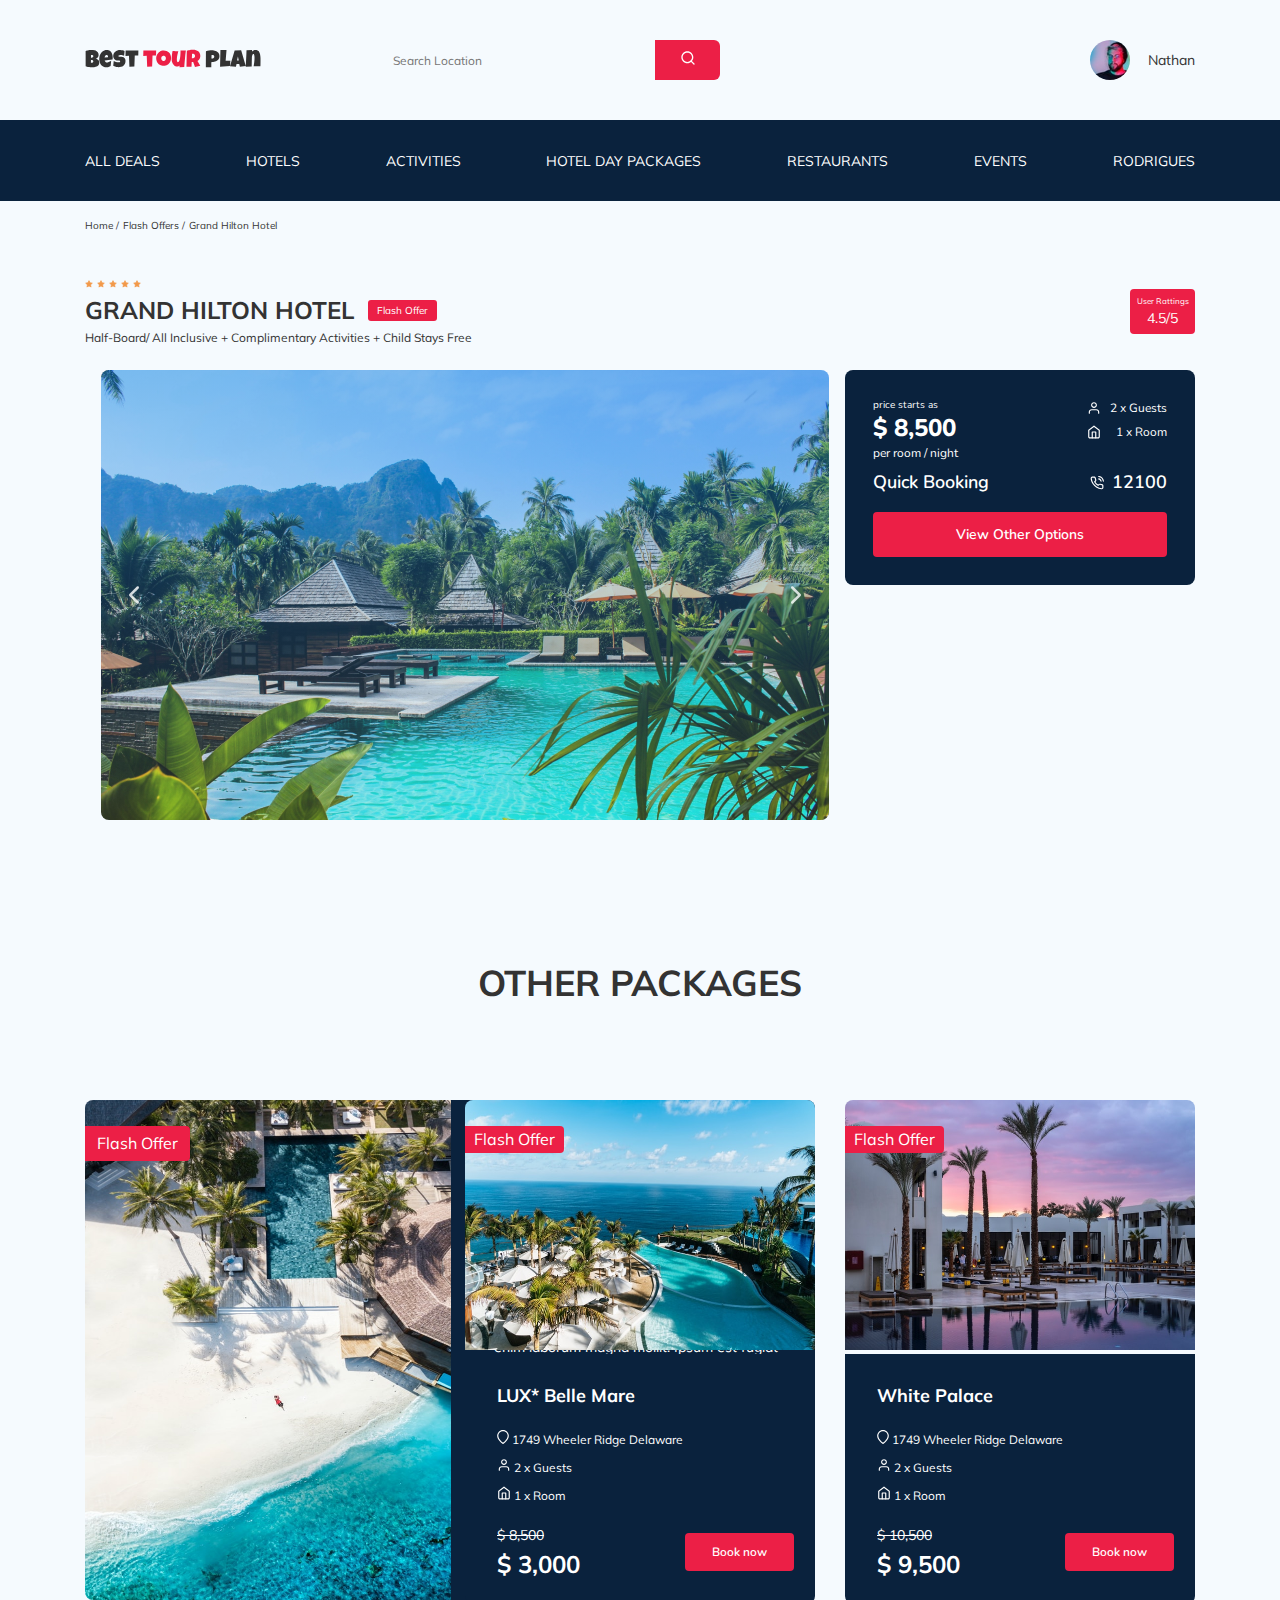
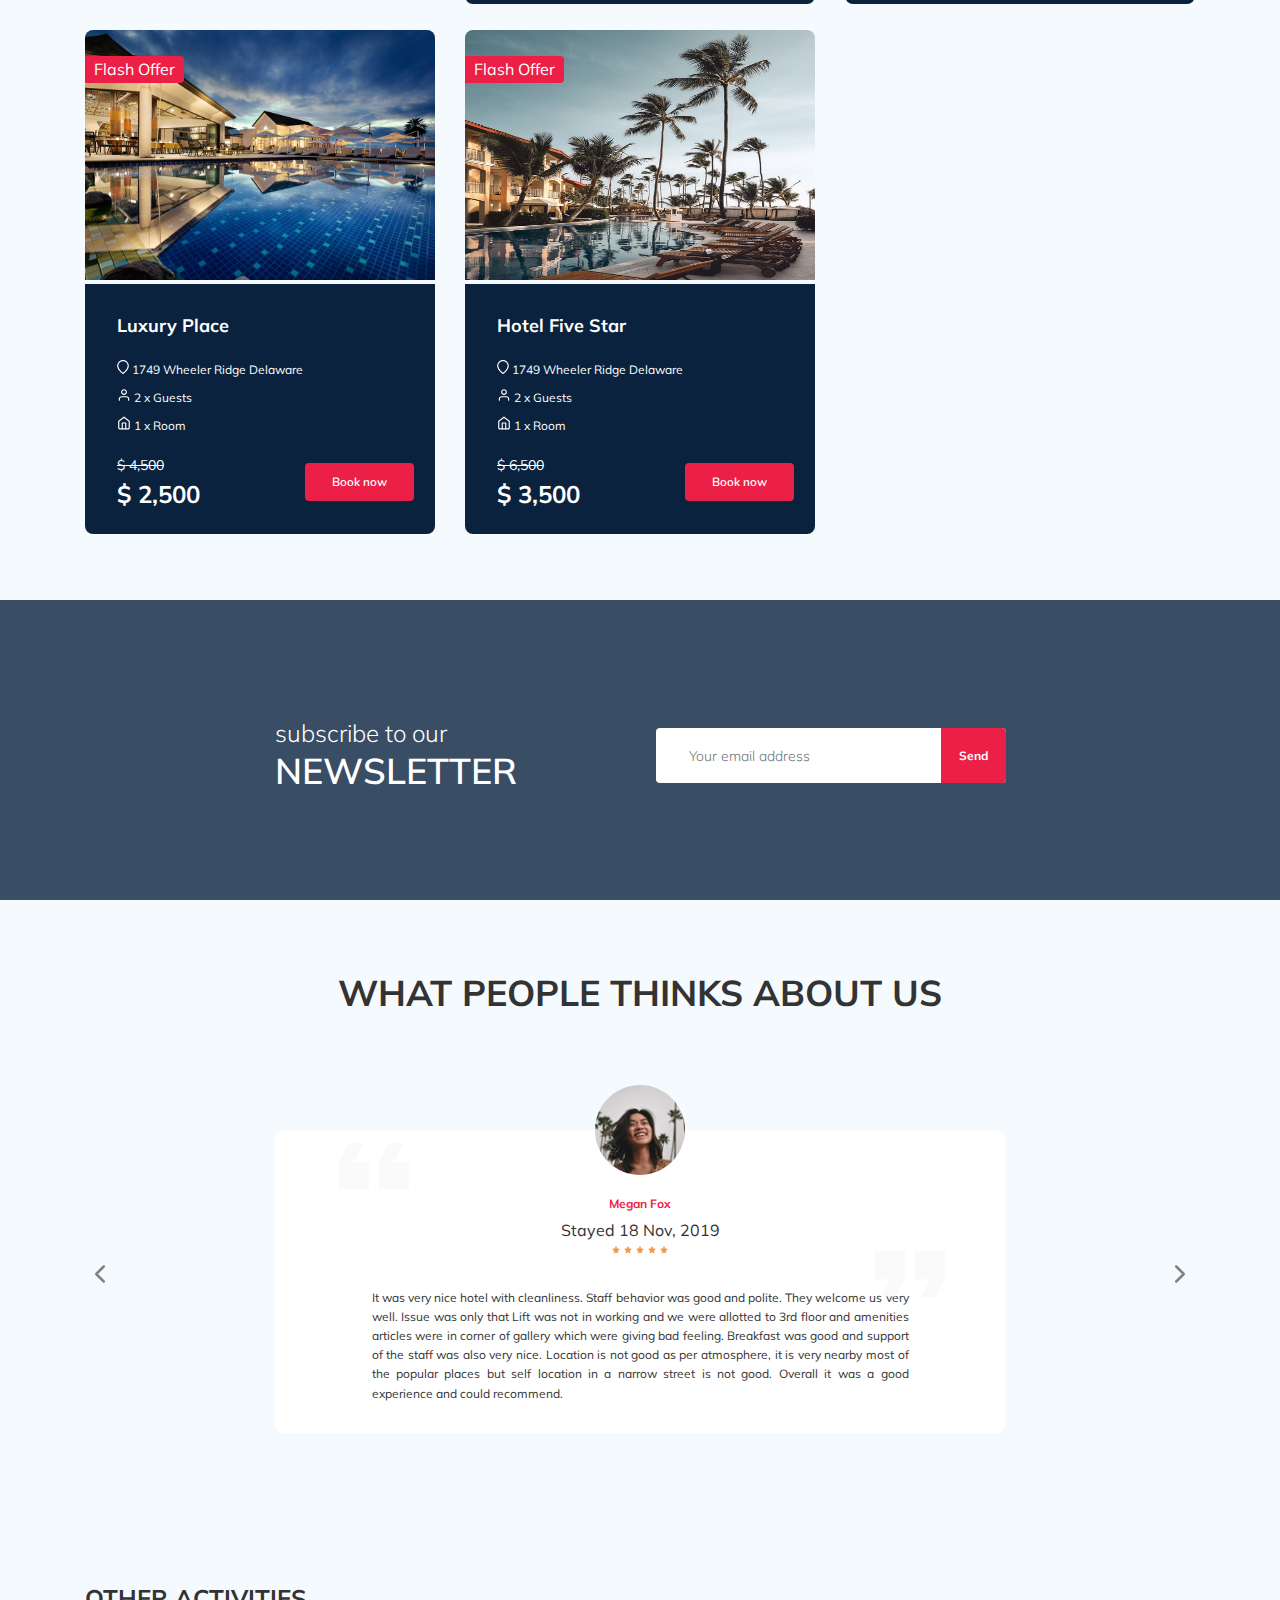
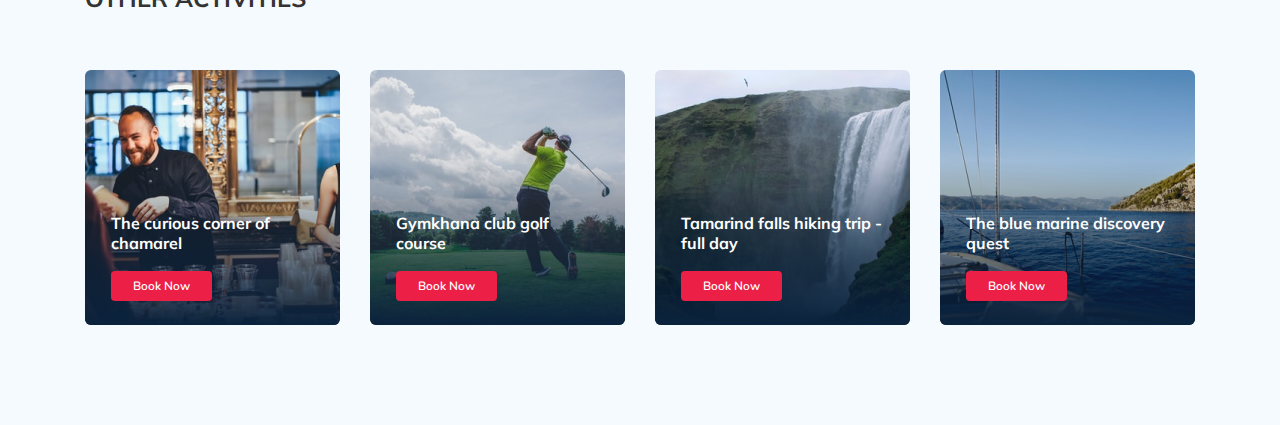
==== index.html @ 48b9b865 "create: added flash offer to other hotels" ====
<!DOCTYPE html>
<html lang="en">
  <head>
    <meta charset="UTF-8" />
    <meta name="viewport" content="width=device-width, initial-scale=1.0" />
    <title>Best Tour Plan</title>
    <link
      href="https://fonts.googleapis.com/css2?family=Muli:wght@400;700&family=Nunito:wght@400;600;700;800&display=swap"
      rel="stylesheet"
    />
    <link rel="stylesheet" href="css/swiper-bundle.min.css" />
    <link rel="stylesheet" href="css/style.css" />
    <script src="https://api-maps.yandex.ru/2.1/?apikey=cb21ffaf-9428-452b-a5a5-c0f0226021e9&lang=en_US"></script>

    <script src="https://ajax.googleapis.com/ajax/libs/jquery/1.11.0/jquery.min.js"></script>
  </head>
  <body>
    <header>
      <div class="container">
        <div class="navbar-top">
          <a href="#" class="logo">
            <img
              src="img/horizontal-logo.svg"
              alt="logo: Best Your Plan"
              class="logo__image"
            />
          </a>
          <form action="#" class="search navbar-top__search">
            <input
              type="text"
              class="search__input"
              placeholder="Search Location"
            />
            <button class="search__button">
              <img src="img/search.svg" alt="search-icon" />
            </button>
          </form>
          <a href="#" class="user navbar-top__user">
            <img
              src="img/avatar-img.jpg"
              alt="user: Nathan"
              class="user__avatar"
            />
            <span class="user__name">Nathan</span>
          </a>
          <!-- /.user -->
          <button class="menu-button navbar-top__menu-button">
            <span class="menu-button__line"></span>
            <span class="menu-button__line"></span>
            <span class="menu-button__line"></span>
          </button>
        </div>
        <!-- /.navbar-top -->
      </div>
      <!-- /.container -->
      <div class="navbar-bottom">
        <div class="container">
          <nav class="navbar-menu">
            <li class="navbar-menu__item">
              <a href="#" class="navbar-menu__link">All Deals</a>
            </li>
            <li class="navbar-menu__item">
              <a href="#" class="navbar-menu__link">Hotels</a>
            </li>
            <li class="navbar-menu__item">
              <a href="#" class="navbar-menu__link">Activities</a>
            </li>
            <li class="navbar-menu__item">
              <a href="#" class="navbar-menu__link">Hotel Day Packages</a>
            </li>
            <li class="navbar-menu__item">
              <a href="#" class="navbar-menu__link">Restaurants</a>
            </li>
            <li class="navbar-menu__item">
              <a href="#" class="navbar-menu__link">Events</a>
            </li>
            <li class="navbar-menu__item">
              <a href="#" class="navbar-menu__link">Rodrigues</a>
            </li>
          </nav>
          <!-- /.navbar-menu -->
        </div>
        <!-- /.container -->
      </div>
    </header>
    <nav class="breadcrumb">
      <div class="container">
        <ul class="breadcrumb-list">
          <li class="breadcrumb-list__item">
            <a href="#" class="breadcrumb-list__link">Home</a>
          </li>
          <li class="breadcrumb-list__item">
            <a href="#" class="breadcrumb-list__link">Flash Offers</a>
          </li>
          <li class="breadcrumb-list__item">
            Grand Hilton Hotel
          </li>
        </ul>
      </div>
      <!-- /.container -->
      <!-- /.breadcrumb-list -->
    </nav>
    <!-- /.breadcrumb -->
    <section class="hotel">
      <div class="container">
        <div class="hotel-info">
          <div class="hotel-info__text">
            <div class="hotel-wrapper">
              <div class="stars">
                <img src="img/Star.svg" alt="star" />
                <img src="img/Star.svg" alt="star" />
                <img src="img/Star.svg" alt="star" />
                <img src="img/Star.svg" alt="star" />
                <img src="img/Star.svg" alt="star" />
              </div>
              <h1 class="hotel-name hotel-info__name">GRAND HILTON HOTEL</h1>
              <span class="offer hotel-info__offer">Flash Offer</span>
            </div>
            <!-- /.hotel-wrapper -->
            <p class="hotel-description hotel-info__description">
              Half-Board/ All Inclusive + Complimentary Activities + Child Stays
              Free
            </p>
          </div>
          <!-- /.hotel-info__text -->
          <div class="rating hotel-info__rating">
            <span class="rating__text">User Rattings</span>
            <span class="rating__counter">4.5/5</span>
          </div>
          <!-- /.hotel-info__rating -->
        </div>
        <!-- /.hotel-info -->
        <div class="hotel-grid">
          <div class="swiper-container hotel-slider hotel__slider">
            <!-- Additional required wrapper -->
            <div class="swiper-wrapper">
              <!-- Slides -->
              <div class="swiper-slide hotel-slider__item">
                <img
                  class="hotel-slider__image"
                  src="img/slide-1.jpg"
                  alt="slider"
                />
              </div>
              <div class="swiper-slide hotel-slider__item">
                <img
                  class="hotel-slider__image"
                  src="img/slide-2.jpg"
                  alt="slider"
                />
              </div>
              <div class="swiper-slide hotel-slider__item">
                <img
                  class="hotel-slider__image"
                  src="img/slide-3.jpg"
                  alt="slider"
                />
              </div>
              <div class="swiper-slide hotel-slider__item">
                <img
                  class="hotel-slider__image"
                  src="img/slide-4.jpg"
                  alt="slider"
                />
              </div>
              <div class="swiper-slide hotel-slider__item">
                <img
                  class="hotel-slider__image"
                  src="img/slide-5.jpg"
                  alt="slider"
                />
              </div>
            </div>
            <!-- If we need navigation buttons -->
            <button
              class="hotel-slider__button hotel-slider__button--prev"
            ></button>
            <button
              class="hotel-slider__button hotel-slider__button--next"
            ></button>
          </div>
          <!-- /.swiper-container hotel-slider-->

          <div class="hotel-price-map">
            <div class="booking">
              <div class="booking__info">
                <div class="booking__price">
                  <span class="booking__start">price starts as</span>
                  <strong class="booking__pricetag">$ 8,500</strong>
                  <span class="booking__per-room">per room / night</span>
                </div>
                <!-- /.booking__price -->
                <div class="booking__room">
                  <div class="booking__text">
                    <img
                      src="img/user.svg"
                      alt="icon: user"
                      class="booking__icon"
                    />
                    <span class="booking__description">2 x Guests</span>
                  </div>
                  <!-- /.booking__-room__text-1 -->
                  <div class="booking__text">
                    <img
                      src="img/home.svg"
                      alt="icon: home"
                      class="booking___icon"
                    />
                    <span class="booking__description">1 x Room</span>
                  </div>
                  <!-- /.booking__text-2 -->
                </div>
                <!-- /.booking__room -->
              </div>
              <!-- /.booking__info -->
              <div class="booking__call-center">
                <div class="booking__heading">Quick Booking</div>
                <a class="booking__number" href="tel:12100">
                  <img src="img/phone-call.svg" alt="icon: phone-call" />
                  <span class="booking__num">12100</span>
                </a>
              </div>
              <!-- /.booking__call-center -->
              <button class="button booking__button">View Other Options</button>
              <!-- /.button booking__button -->
            </div>
            <!-- /.booking -->
            <div class="yandex-map">
              <div id="map" style="width: 100%; height: 100%;"></div>
            </div>
            <!-- /.map -->
          </div>
          <!-- /.hotel-price-map -->
        </div>
        <!-- /.hotel-grid -->
      </div>

      <!-- /.container -->
    </section>

    <section class="other-hotels">
      <div class="container">
        <h2 class="other-hotels__title">Other Packages</h2>
        <!-- /.other-hotels__title -->
        <div class="cards other-hotels__cards">
          <div class="other-hotels__card other-hotels__card--1">
            <img
              src="img/other-hotels/other-hotels-1.jpg"
              alt="foto: hotels-1"
              class="other-hotels__image other-hotels__image--1"
            />
            <button class="other-hotels__offer other-hotels__offer--1">
              Flash Offer
            </button>
            <!-- /.other-hotels__offer -->
            <div class="other-hotels__booking other-hotels__booking--1">
              <div class="other-hotels__ratings">
                <img src="img/Star.svg" alt="foto: star" />
                <img src="img/Star.svg" alt="foto: star" />
                <img src="img/Star.svg" alt="foto: star" />
                <img src="img/Star.svg" alt="foto: star" />
                <img src="img/Star.svg" alt="foto: star" />
              </div>
              <!-- /.other-hotels__ratings -->
              <h3 class="other-hotels__name">Hotel Blue Haven</h3>
              <p class="other-hotels__description">
                Aute quis duis excepteur excepteur ipsum cat eiusmod consectetur
                enim laborum magna llit. Ipsum est fugiat velit ea llamco do
                esse ut in veniam sun in onsequat. Aute quis duis epteur
                excepteur ipsum occaecat eiusmod nsectetur enim laborum magna
                mollit. Ipsum est fugiat velit ea ullamco do
              </p>
              <!-- /.other-hotels__description -->
              <div class="booking-info">
                <div class="booking__geolocation">
                  <img src="img/geolocation.svg" alt="foto: geolocation" />
                  <span class="geolocation">1749 Wheeler Ridge Delaware</span>
                </div>
                <!-- /.booking__geolocation -->
                <div class="booking__guests">
                  <img src="img/user.svg" alt="foto: guest" />
                  <span class="guests">2 x Guests</span>
                </div>
                <!-- /.booking__guests -->
                <div class="booking__room">
                  <img src="img/home.svg" alt="foto: home" />
                  <span class="room">1 x Room</span>
                </div>
                <!-- /.booking__room -->
              </div>
              <!-- /.booking-info -->
              <div class="pay-book">
                <div class="price other-hotels__price">
                  <span class="old-price">$ 10,500</span>
                  <strong class="new-price">$ 8,500</strong>
                </div>
                <!-- /.price other-hotels__price -->
                <button class="button other-hotels__button">Book now</button>
              </div>
              <!-- /.pay-book -->
            </div>
            <!-- /.booking -->
          </div>
          <!-- /.card-1 -->
          <div class="other-hotels__card other-hotels__card--2">
            <img
              src="img/other-hotels/other-hotels-2.jpg"
              alt="foto: hotels-2"
              class="other-hotels__image other-hotels__image--2"
            />
            <button class="other-hotels__offer">Flash Offer</button>
            <!-- /.other-hotels__offer -->
            <div class="other-hotels__booking">
              <h3 class="other-hotels__name">LUX* Belle Mare</h3>
              <div class="booking-info">
                <div class="booking__geolocation">
                  <img src="img/geolocation.svg" alt="foto: geolocation" />
                  <span class="geolocation">1749 Wheeler Ridge Delaware</span>
                </div>
                <!-- /.booking__geolocation -->
                <div class="booking__guests">
                  <img src="img/user.svg" alt="foto: guest" />
                  <span class="guests">2 x Guests</span>
                </div>
                <!-- /.booking__guests -->
                <div class="booking__room">
                  <img src="img/home.svg" alt="foto: home" />
                  <span class="room">1 x Room</span>
                </div>
                <!-- /.booking__room -->
              </div>
              <!-- /.booking-info -->
              <div class="pay-book">
                <div class="price other-hotels__price">
                  <span class="old-price">$ 8,500</span>
                  <strong class="new-price">$ 3,000</strong>
                </div>
                <!-- /.price other-hotels__price -->
                <button class="button other-hotels__button">Book now</button>
              </div>
              <!-- /.pay-book -->
            </div>
            <!-- /.booking -->
          </div>
          <!-- /.card-2 -->
          <div class="other-hotels__card other-hotels__card--3">
            <img
              src="img/other-hotels/other-hotels-3.jpg"
              alt="foto: hotels-3"
              class="other-hotels__image other-hotels__image--3"
            />
            <button class="other-hotels__offer">Flash Offer</button>
            <!-- /.other-hotels__offer -->
            <div class="other-hotels__booking">
              <h3 class="other-hotels__name">White Palace</h3>
              <div class="booking-info">
                <div class="booking__geolocation">
                  <img src="img/geolocation.svg" alt="foto: geolocation" />
                  <span class="geolocation">1749 Wheeler Ridge Delaware</span>
                </div>
                <!-- /.booking__geolocation -->
                <div class="booking__guests">
                  <img src="img/user.svg" alt="foto: guest" />
                  <span class="guests">2 x Guests</span>
                </div>
                <!-- /.booking__guests -->
                <div class="booking__room">
                  <img src="img/home.svg" alt="foto: home" />
                  <span class="room">1 x Room</span>
                </div>
                <!-- /.booking__room -->
              </div>
              <!-- /.booking-info -->
              <div class="pay-book">
                <div class="price other-hotels__price">
                  <span class="old-price">$ 10,500</span>
                  <strong class="new-price">$ 9,500</strong>
                </div>
                <!-- /.price other-hotels__price -->
                <button class="button other-hotels__button">Book now</button>
              </div>
              <!-- /.pay-book -->
            </div>
            <!-- /.booking -->
          </div>
          <!-- /.card-3 -->
          <div class="other-hotels__card other-hotels__card--4">
            <img
              src="img/other-hotels/other-hotels-4.jpg"
              alt="foto: hotels-4"
              class="other-hotels__image other-hotels__image--4"
            />
            <button class="other-hotels__offer">Flash Offer</button>
            <!-- /.other-hotels__offer -->
            <div class="other-hotels__booking">
              <h3 class="other-hotels__name">Luxury Place</h3>
              <div class="booking-info">
                <div class="booking__geolocation">
                  <img src="img/geolocation.svg" alt="foto: geolocation" />
                  <span class="geolocation">1749 Wheeler Ridge Delaware</span>
                </div>
                <!-- /.booking__geolocation -->
                <div class="booking__guests">
                  <img src="img/user.svg" alt="foto: guest" />
                  <span class="guests">2 x Guests</span>
                </div>
                <!-- /.booking__guests -->
                <div class="booking__room">
                  <img src="img/home.svg" alt="foto: home" />
                  <span class="room">1 x Room</span>
                </div>
                <!-- /.booking__room -->
              </div>
              <!-- /.booking-info -->
              <div class="pay-book">
                <div class="price other-hotels__price">
                  <span class="old-price">$ 4,500</span>
                  <strong class="new-price">$ 2,500</strong>
                </div>
                <!-- /.price other-hotels__price -->
                <button class="button other-hotels__button">Book now</button>
              </div>
              <!-- /.pay-book -->
            </div>
            <!-- /.booking -->
          </div>
          <!-- /.card-4 -->
          <div class="other-hotels__card other-hotels__card--5">
            <img
              src="img/other-hotels/other-hotels-5.jpg"
              alt="foto: hotels-5"
              class="other-hotels__image other-hotels__image--5"
            />
            <button class="other-hotels__offer">Flash Offer</button>
            <!-- /.other-hotels__offer -->
            <div class="other-hotels__booking">
              <h3 class="other-hotels__name">Hotel Five Star</h3>
              <div class="booking-info">
                <div class="booking__geolocation">
                  <img src="img/geolocation.svg" alt="foto: geolocation" />
                  <span class="geolocation">1749 Wheeler Ridge Delaware</span>
                </div>
                <!-- /.booking__geolocation -->
                <div class="booking__guests">
                  <img src="img/user.svg" alt="foto: guest" />
                  <span class="guests">2 x Guests</span>
                </div>
                <!-- /.booking__guests -->
                <div class="booking__room">
                  <img src="img/home.svg" alt="foto: home" />
                  <span class="room">1 x Room</span>
                </div>
                <!-- /.booking__room -->
              </div>
              <!-- /.booking-info -->
              <div class="pay-book">
                <div class="price other-hotels__price">
                  <span class="old-price">$ 6,500</span>
                  <strong class="new-price">$ 3,500</strong>
                </div>
                <!-- /.price other-hotels__price -->
                <button class="button other-hotels__button">Book now</button>
              </div>
              <!-- /.pay-book -->
            </div>
            <!-- /.booking -->
          </div>
          <!-- /.card-5 -->
        </div>
        <!-- /.cards other-hotels__cards -->
      </div>
      <!-- /.container -->
    </section>
    <!-- /.other-hotels -->

    <section
      class="newsletter"
      data-parallax="scroll"
      data-image-src="img/newsletter-bg.jpg"
      data-speed="0.4"
    >
      <div class="newsletter-wrapper">
        <h2 class="newsletter-title">
          subscribe to our
          <span class="newsletter-title__strong">NEWSLETTER</span>
        </h2>
        <form action="#" class="subscribe newsletter__subscribe">
          <input
            type="text"
            class="subscribe__input"
            placeholder="Your email address"
          />
          <button class="subscribe__button">Send</button>
        </form>
      </div>
      <!-- /.newsletter-wrapper -->
    </section>
    <!-- /.newsletter -->
    <section class="reviews">
      <div class="container">
        <h2 class="reviews__title">WHAT PEOPLE THINKS ABOUT&nbspUS</h2>
        <div class="swiper-container reviews-slider">
          <div class="swiper-wrapper">
            <div class="swiper-slide">
              <div class="reviews-slider__item">
                <div class="reviews-slider__profile">
                  <img
                    src="img/reviews-avatar.jpg"
                    alt="Photo:Megan Fox"
                    class="reviews-slider__avatar"
                  />
                  <h3 class="reviews-slider__username">Megan Fox</h3>
                  <span class="review-slider__date">Stayed 18 Nov, 2019</span>
                  <div class="review-slider__rating">
                    <img src="img/Star.svg" alt="star" />
                    <img src="img/Star.svg" alt="star" />
                    <img src="img/Star.svg" alt="star" />
                    <img src="img/Star.svg" alt="star" />
                    <img src="img/Star.svg" alt="star" />
                  </div>
                  <!--/.review-slider__rating-->
                </div>
                <!-- /.reviews-slider__profile -->
                <p class="reviews-slider__text">
                  It was very nice hotel with cleanliness. Staff behavior was
                  good and polite. They welcome us very well. Issue was only
                  that Lift was not in working and we were allotted to 3rd floor
                  and amenities articles were in corner of gallery which were
                  giving bad feeling. Breakfast was good and support of the
                  staff was also very nice. Location is not good as per
                  atmosphere, it is very nearby most of the popular places but
                  self location in a narrow street is not good. Overall it was a
                  good experience and could recommend.
                </p>
                <!-- /.reviews-slider__text -->
              </div>
              <!-- /.reviews-slider__item -->
            </div>
            <!--/.swiper-slide-1-->
            <div class="swiper-slide">
              <div class="reviews-slider__item">
                <div class="reviews-slider__profile">
                  <img
                    src="img/reviews-avatar-3.jpg"
                    alt="Photo:Megan Fox"
                    class="reviews-slider__avatar"
                  />
                  <h3 class="reviews-slider__username">Jennifer Smith</h3>
                  <span class="review-slider__date">Stayed 8 Jan, 2020</span>
                  <div class="review-slider__rating">
                    <img src="img/Star.svg" alt="star" />
                    <img src="img/Star.svg" alt="star" />
                    <img src="img/Star.svg" alt="star" />
                    <img src="img/Star.svg" alt="star" />
                    <img src="img/Star.svg" alt="star" />
                  </div>
                  <!--/.review-slider__rating-->
                </div>
                <!-- /.reviews-slider__profile -->
                <p class="reviews-slider__text">
                  Lorem ipsum dolor sit amet consectetur adipisicing elit. Quis
                  quasi repellendus labore quod inventore dicta, vitae officiis
                  sapiente dolorem sint, nulla, numquam fuga doloribus eos
                  perspiciatis distinctio adipisci enim nihil.Tempora quam ad
                  sequi. Sapiente tempora laudantium amet itaque assumenda quae
                  minus perspiciatis eum saepe asperiores provident enim
                  nesciunt fugiat, necessitatibus nemo consequatur expedita. Ex
                  labore in quo impedit. Sint?
                </p>
                <!-- /.reviews-slider__text -->
              </div>
              <!-- /.reviews-slider__item -->
            </div>
            <!--/.swiper-slide-2-->
            <div class="swiper-slide">
              <div class="reviews-slider__item">
                <div class="reviews-slider__profile">
                  <img
                    src="img/reviews-avatar-2.jpg"
                    alt="Photo:Megan Fox"
                    class="reviews-slider__avatar"
                  />
                  <h3 class="reviews-slider__username">James Bond</h3>
                  <span class="review-slider__date"
                    >Stayed 14 October, 2018</span
                  >
                  <div class="review-slider__rating">
                    <img src="img/Star.svg" alt="star" />
                    <img src="img/Star.svg" alt="star" />
                    <img src="img/Star.svg" alt="star" />
                    <img src="img/Star.svg" alt="star" />
                    <img src="img/Star.svg" alt="star" />
                  </div>
                  <!--/.review-slider__rating-->
                </div>
                <!-- /.reviews-slider__profile -->
                <p class="reviews-slider__text">
                  Lorem ipsum dolor sit amet consectetur adipisicing elit. Quasi
                  ipsam sed excepturi obcaecati et, illo est! Voluptas atque vel
                  ut cupiditate, nesciunt nulla et a odit blanditiis adipisci
                  consequuntur delectus.Corporis, incidunt possimus. Unde,
                  quibusdam omnis eaque corporis, velit tempora sunt cupiditate
                  est error aliquid, a mollitia fuga esse excepturi ullam et
                  voluptatum? Velit, asperiores natus iste corrupti at
                  voluptate?
                </p>
                <!-- /.reviews-slider__text -->
              </div>
              <!-- /.reviews-slider__item -->
            </div>
            <!--/.swiper-slide-3-->
          </div>
          <!--/.swiper-wrapper-->
          <button
            class="reviews-slider__button reviews-slider__button--prev"
          ></button>
          <button
            class="reviews-slider__button reviews-slider__button--next"
          ></button>
        </div>
        <!--/.reviews-slider-->
      </div>
      <!-- /.container -->
    </section>
    <!-- /.reviews -->
    <section class="activities">
      <div class="container">
        <h2 class="activities__title">Other Activities</h2>
        <!-- /.activities__title -->
        <div class="activities-wrapper">
          <div class="card activities__card">
            <img
              src="img/activities-1.jpg"
              alt="The curious corner of chamarel"
              class="card__image"
            />
            <h3 class="card__title">The curious corner of chamarel</h3>
            <button class="card__button">Book Now</button>
          </div>
          <!-- /.card-1 -->
          <div class="card activities__card">
            <img
              src="img/activities-2.jpg"
              alt="Gymkhana club golf course"
              class="card__image"
            />
            <h3 class="card__title">Gymkhana club golf course</h3>
            <button class="card__button">Book Now</button>
          </div>
          <!-- /.card-2 -->
          <div class="card activities__card">
            <img
              src="img/activities-3.jpg"
              alt="Tamarind falls hiking trip - full day"
              class="card__image"
            />
            <h3 class="card__title">Tamarind falls hiking trip - full day</h3>
            <button class="card__button">Book Now</button>
          </div>
          <!-- /.card-3 -->
          <div class="card activities__card">
            <img
              src="img/activities-4.jpg"
              alt="The blue marine discovery quest"
              class="card__image"
            />
            <h3 class="card__title">The blue marine discovery quest</h3>
            <button class="card__button">Book Now</button>
          </div>
          <!-- /.card-4 -->
        </div>
        <!-- /.activities-wrapper -->
      </div>
      <!-- /.container -->
    </section>
    <!-- /.activities -->
    <script src="js/swiper-bundle.min.js"></script>
    <script src="js/parallax.min.js"></script>
    <script src="js/map.js"></script>
    <script src="js/main.js"></script>
  </body>
</html>
---- css/style.css ----
* {
  -webkit-box-sizing: border-box;
          box-sizing: border-box;
}

body {
  font-family: 'Muli', sans-serif;
  color: #333333;
  background-color: #F5FAFE;
}

.container {
  max-width: 1110px;
  margin: auto;
}

.booking {
  font-family: Nunito, sans-serif;
}

/*! normalize.css v8.0.1 | MIT License | github.com/necolas/normalize.css */
/* Document
   ========================================================================== */
/**
 * 1. Correct the line height in all browsers.
 * 2. Prevent adjustments of font size after orientation changes in iOS.
 */
html {
  line-height: 1.15;
  /* 1 */
  -webkit-text-size-adjust: 100%;
  /* 2 */
}

/* Sections
   ========================================================================== */
/**
 * Remove the margin in all browsers.
 */
body {
  margin: 0;
}

/**
 * Render the `main` element consistently in IE.
 */
main {
  display: block;
}

/**
 * Correct the font size and margin on `h1` elements within `section` and
 * `article` contexts in Chrome, Firefox, and Safari.
 */
h1 {
  font-size: 2em;
  margin: 0.67em 0;
}

/* Grouping content
   ========================================================================== */
/**
 * 1. Add the correct box sizing in Firefox.
 * 2. Show the overflow in Edge and IE.
 */
hr {
  -webkit-box-sizing: content-box;
          box-sizing: content-box;
  /* 1 */
  height: 0;
  /* 1 */
  overflow: visible;
  /* 2 */
}

/**
 * 1. Correct the inheritance and scaling of font size in all browsers.
 * 2. Correct the odd `em` font sizing in all browsers.
 */
pre {
  font-family: monospace, monospace;
  /* 1 */
  font-size: 1em;
  /* 2 */
}

/* Text-level semantics
   ========================================================================== */
/**
 * Remove the gray background on active links in IE 10.
 */
a {
  background-color: transparent;
}

/**
 * 1. Remove the bottom border in Chrome 57-
 * 2. Add the correct text decoration in Chrome, Edge, IE, Opera, and Safari.
 */
abbr[title] {
  border-bottom: none;
  /* 1 */
  text-decoration: underline;
  /* 2 */
  -webkit-text-decoration: underline dotted;
          text-decoration: underline dotted;
  /* 2 */
}

/**
 * Add the correct font weight in Chrome, Edge, and Safari.
 */
b,
strong {
  font-weight: bolder;
}

/**
 * 1. Correct the inheritance and scaling of font size in all browsers.
 * 2. Correct the odd `em` font sizing in all browsers.
 */
code,
kbd,
samp {
  font-family: monospace, monospace;
  /* 1 */
  font-size: 1em;
  /* 2 */
}

/**
 * Add the correct font size in all browsers.
 */
small {
  font-size: 80%;
}

/**
 * Prevent `sub` and `sup` elements from affecting the line height in
 * all browsers.
 */
sub,
sup {
  font-size: 75%;
  line-height: 0;
  position: relative;
  vertical-align: baseline;
}

sub {
  bottom: -0.25em;
}

sup {
  top: -0.5em;
}

/* Embedded content
   ========================================================================== */
/**
 * Remove the border on images inside links in IE 10.
 */
img {
  border-style: none;
}

/* Forms
   ========================================================================== */
/**
 * 1. Change the font styles in all browsers.
 * 2. Remove the margin in Firefox and Safari.
 */
button,
input,
optgroup,
select,
textarea {
  font-family: inherit;
  /* 1 */
  font-size: 100%;
  /* 1 */
  line-height: 1.15;
  /* 1 */
  margin: 0;
  /* 2 */
}

/**
 * Show the overflow in IE.
 * 1. Show the overflow in Edge.
 */
button,
input {
  /* 1 */
  overflow: visible;
}

/**
 * Remove the inheritance of text transform in Edge, Firefox, and IE.
 * 1. Remove the inheritance of text transform in Firefox.
 */
button,
select {
  /* 1 */
  text-transform: none;
}

/**
 * Correct the inability to style clickable types in iOS and Safari.
 */
button,
[type="button"],
[type="reset"],
[type="submit"] {
  -webkit-appearance: button;
}

/**
 * Remove the inner border and padding in Firefox.
 */
button::-moz-focus-inner,
[type="button"]::-moz-focus-inner,
[type="reset"]::-moz-focus-inner,
[type="submit"]::-moz-focus-inner {
  border-style: none;
  padding: 0;
}

/**
 * Restore the focus styles unset by the previous rule.
 */
button:-moz-focusring,
[type="button"]:-moz-focusring,
[type="reset"]:-moz-focusring,
[type="submit"]:-moz-focusring {
  outline: 1px dotted ButtonText;
}

/**
 * Correct the padding in Firefox.
 */
fieldset {
  padding: 0.35em 0.75em 0.625em;
}

/**
 * 1. Correct the text wrapping in Edge and IE.
 * 2. Correct the color inheritance from `fieldset` elements in IE.
 * 3. Remove the padding so developers are not caught out when they zero out
 *    `fieldset` elements in all browsers.
 */
legend {
  -webkit-box-sizing: border-box;
          box-sizing: border-box;
  /* 1 */
  color: inherit;
  /* 2 */
  display: table;
  /* 1 */
  max-width: 100%;
  /* 1 */
  padding: 0;
  /* 3 */
  white-space: normal;
  /* 1 */
}

/**
 * Add the correct vertical alignment in Chrome, Firefox, and Opera.
 */
progress {
  vertical-align: baseline;
}

/**
 * Remove the default vertical scrollbar in IE 10+.
 */
textarea {
  overflow: auto;
}

/**
 * 1. Add the correct box sizing in IE 10.
 * 2. Remove the padding in IE 10.
 */
[type="checkbox"],
[type="radio"] {
  -webkit-box-sizing: border-box;
          box-sizing: border-box;
  /* 1 */
  padding: 0;
  /* 2 */
}

/**
 * Correct the cursor style of increment and decrement buttons in Chrome.
 */
[type="number"]::-webkit-inner-spin-button,
[type="number"]::-webkit-outer-spin-button {
  height: auto;
}

/**
 * 1. Correct the odd appearance in Chrome and Safari.
 * 2. Correct the outline style in Safari.
 */
[type="search"] {
  -webkit-appearance: textfield;
  /* 1 */
  outline-offset: -2px;
  /* 2 */
}

/**
 * Remove the inner padding in Chrome and Safari on macOS.
 */
[type="search"]::-webkit-search-decoration {
  -webkit-appearance: none;
}

/**
 * 1. Correct the inability to style clickable types in iOS and Safari.
 * 2. Change font properties to `inherit` in Safari.
 */
::-webkit-file-upload-button {
  -webkit-appearance: button;
  /* 1 */
  font: inherit;
  /* 2 */
}

/* Interactive
   ========================================================================== */
/*
 * Add the correct display in Edge, IE 10+, and Firefox.
 */
details {
  display: block;
}

/*
 * Add the correct display in all browsers.
 */
summary {
  display: list-item;
}

/* Misc
   ========================================================================== */
/**
 * Add the correct display in IE 10+.
 */
template {
  display: none;
}

/**
 * Add the correct display in IE 10.
 */
[hidden] {
  display: none;
}

.navbar {
  background-color: #ffffff;
}

.navbar-top {
  display: -webkit-box;
  display: -ms-flexbox;
  display: flex;
  -webkit-box-pack: justify;
      -ms-flex-pack: justify;
          justify-content: space-between;
  -webkit-box-align: center;
      -ms-flex-align: center;
          align-items: center;
  padding-top: 40px;
  padding-bottom: 40px;
}

.navbar-top__menu-button {
  display: none;
}

.navbar-top__search {
  margin-right: auto;
  margin-left: 108px;
}

.navbar-bottom {
  background-color: #0A223D;
}

.navbar-menu {
  list-style: none;
  padding: 31px 0;
  display: -webkit-box;
  display: -ms-flexbox;
  display: flex;
  -webkit-box-align: center;
      -ms-flex-align: center;
          align-items: center;
  -webkit-box-pack: justify;
      -ms-flex-pack: justify;
          justify-content: space-between;
  color: #ffffff;
}

.navbar-menu__link {
  color: inherit;
  text-decoration: none;
  text-transform: uppercase;
  font-size: 14px;
  line-height: 18px;
}

.logo {
  width: 177px;
}

.search {
  display: -webkit-box;
  display: -ms-flexbox;
  display: flex;
  position: relative;
  overflow: hidden;
  border-radius: 6px;
  height: 40px;
}

.search__input {
  width: 350px;
  height: 100%;
  padding-left: 23px;
  padding-right: 75px;
  background: #F5FAFE;
  border: none;
  font-size: 12px;
  line-height: 15px;
  color: #333333;
}

.search__button {
  position: absolute;
  top: 0;
  right: 0;
  width: 65px;
  height: 100%;
  border: none;
  background: #EC1F46;
}

.user {
  display: -webkit-box;
  display: -ms-flexbox;
  display: flex;
  -webkit-box-align: center;
      -ms-flex-align: center;
          align-items: center;
  text-decoration: none;
}

.user__avatar {
  width: 40px;
  height: 40px;
  border-radius: 50%;
  -o-object-fit: cover;
     object-fit: cover;
}

.user__name {
  font-size: 14px;
  line-height: 18px;
  color: #333333;
  margin-left: 18px;
}

.breadcrumb-list {
  display: -webkit-box;
  display: -ms-flexbox;
  display: flex;
  -webkit-box-align: center;
      -ms-flex-align: center;
          align-items: center;
  list-style: none;
  padding: 18px 0;
  margin: 0;
}

.breadcrumb-list__item {
  font-size: 10px;
  line-height: 13px;
}

.breadcrumb-list__item:not(:last-child)::after {
  content: '/';
  margin-right: 4px;
}

.breadcrumb-list__link {
  text-decoration: none;
  color: inherit;
}

.hotel {
  margin-top: 23px;
  margin-bottom: 70px;
}

.hotel-info {
  display: -webkit-box;
  display: -ms-flexbox;
  display: flex;
  -webkit-box-align: center;
      -ms-flex-align: center;
          align-items: center;
  -webkit-box-pack: justify;
      -ms-flex-pack: justify;
          justify-content: space-between;
  padding-bottom: 20px;
}

.hotel-info__description {
  font-size: 12px;
  line-height: 15px;
  margin: 5px 0;
}

.hotel-info__offer {
  margin-left: 14px;
  margin-top: 4px;
}

.hotel-info__name {
  margin-top: 4px;
  margin-bottom: 0;
  font-size: 24px;
  line-height: 30px;
}

.hotel-wrapper {
  display: -webkit-box;
  display: -ms-flexbox;
  display: flex;
  -ms-flex-wrap: wrap;
      flex-wrap: wrap;
  -webkit-box-align: center;
      -ms-flex-align: center;
          align-items: center;
}

.hotel-grid {
  display: -webkit-box;
  display: -ms-flexbox;
  display: flex;
  -webkit-box-pack: justify;
      -ms-flex-pack: justify;
          justify-content: space-between;
}

.hotel-price-map {
  display: -webkit-box;
  display: -ms-flexbox;
  display: flex;
  -webkit-box-orient: vertical;
  -webkit-box-direction: normal;
      -ms-flex-direction: column;
          flex-direction: column;
  -webkit-box-pack: justify;
      -ms-flex-pack: justify;
          justify-content: space-between;
}

.hotel-slider {
  width: 728px;
  height: 450px;
}

.hotel-slider__image {
  height: 100%;
  width: 100%;
}

.hotel-slider__item {
  width: 100%;
  height: 100%;
  position: relative;
  border-radius: 8px;
  overflow: hidden;
}

.hotel-slider__item::after {
  content: '';
  position: absolute;
  width: 100%;
  height: 100%;
  top: 0;
  bottom: 0;
  right: 0;
  left: 0;
  background: -webkit-gradient(linear, left top, left bottom, from(rgba(0, 122, 223, 0.48)), to(rgba(255, 255, 255, 0.128)));
  background: linear-gradient(180deg, rgba(0, 122, 223, 0.48) 0%, rgba(255, 255, 255, 0.128) 100%);
  z-index: 10;
}

.hotel-slider__button {
  position: absolute;
  top: 50%;
  -webkit-transform: translateY(-50%);
          transform: translateY(-50%);
  z-index: 99;
  width: 30px;
  height: 30px;
  border: none;
  outline: none;
  cursor: pointer;
  background-repeat: no-repeat;
  background-position: center;
  background-size: 10px;
  background-color: transparent;
}

.hotel-slider__button--next {
  right: 18px;
  background-image: url(../img/arrow-next.svg);
}

.hotel-slider__button--prev {
  left: 18px;
  background-image: url(../img/arrow-prev.svg);
}

.stars {
  -ms-flex-preferred-size: 100%;
      flex-basis: 100%;
}

.offer {
  font-size: 10px;
  line-height: 13px;
  padding: 4px 9px;
  background-color: #EC1F46;
  border-radius: 3px;
  color: #ffffff;
}

.rating {
  max-width: 65px;
  min-height: 45px;
  text-align: center;
  color: #ffffff;
  background-color: #EC1F46;
  border-radius: 4px;
}

.rating__text {
  font-size: 8px;
  line-height: 10px;
}

.rating__counter {
  font-size: 14px;
  line-height: 18px;
}

.swiper-slide__image {
  height: 100%;
}

.booking {
  background-color: #0A223D;
  color: #ffffff;
  border-radius: 8px;
  width: 350px;
  min-height: 210px;
  padding: 28px;
}

.booking__info {
  display: -webkit-box;
  display: -ms-flexbox;
  display: flex;
  -webkit-box-align: center;
      -ms-flex-align: center;
          align-items: center;
  -webkit-box-pack: justify;
      -ms-flex-pack: justify;
          justify-content: space-between;
  margin-bottom: 9px;
}

.booking__price {
  display: -webkit-box;
  display: -ms-flexbox;
  display: flex;
  -webkit-box-orient: vertical;
  -webkit-box-direction: normal;
      -ms-flex-direction: column;
          flex-direction: column;
}

.booking__start {
  font-weight: normal;
  font-size: 10px;
  line-height: 14px;
}

.booking__pricetag {
  font-style: normal;
  font-weight: 800;
  font-size: 24px;
  line-height: 33px;
}

.booking__per-room {
  font-weight: normal;
  font-weight: normal;
  font-size: 12px;
  line-height: 16px;
}

.booking__room {
  margin-top: 4px;
}

.booking__text {
  display: -webkit-box;
  display: -ms-flexbox;
  display: flex;
  -webkit-box-align: center;
      -ms-flex-align: center;
          align-items: center;
  -webkit-box-pack: justify;
      -ms-flex-pack: justify;
          justify-content: space-between;
  margin-bottom: 8px;
  min-width: 80px;
  font-style: normal;
  font-weight: normal;
  font-size: 12px;
  line-height: 16px;
}

.booking__description {
  margin-left: 9px;
}

.booking__call-center {
  display: -webkit-box;
  display: -ms-flexbox;
  display: flex;
  -webkit-box-align: center;
      -ms-flex-align: center;
          align-items: center;
  -webkit-box-pack: justify;
      -ms-flex-pack: justify;
          justify-content: space-between;
  margin-bottom: 17px;
}

.booking__heading {
  font-style: normal;
  font-weight: 600;
  font-size: 18px;
  line-height: 25px;
}

.booking__number {
  display: -webkit-box;
  display: -ms-flexbox;
  display: flex;
  -webkit-box-align: center;
      -ms-flex-align: center;
          align-items: center;
  -webkit-box-pack: justify;
      -ms-flex-pack: justify;
          justify-content: space-between;
  font-style: normal;
  font-weight: 600;
  font-size: 18px;
  line-height: 25px;
  text-decoration: none;
  color: inherit;
}

.booking__num {
  margin-left: 8px;
}

.booking__button {
  width: 100%;
  min-height: 45px;
  font-weight: 600;
  font-size: 14px;
  line-height: 19px;
  border-radius: 4px;
  border: none;
  background-color: #EC1F46;
  color: #ffffff;
  cursor: pointer;
}

.yandex-map {
  width: 347px;
  height: 213px;
  border-radius: 10px;
  overflow: hidden;
}

.other-hotels {
  padding-top: 40px;
  padding-bottom: 70px;
}

.other-hotels__title {
  font-style: normal;
  font-weight: bold;
  font-size: 36px;
  line-height: 45px;
  text-align: center;
  text-transform: uppercase;
  padding-bottom: 65px;
}

.other-hotels__cards {
  display: -ms-grid;
  display: grid;
  -ms-grid-rows: (500px)[2];
  -ms-grid-columns: (350px)[3];
      grid-template: repeat(2, 500px)/repeat(3, 350px);
  grid-gap: 30px;
}

.other-hotels__cards:nth-child(1) {
  -ms-grid-column: span 2;
      grid-column-start: span 2;
}

.other-hotels__card {
  position: relative;
  width: 350px;
  height: 500px;
}

.other-hotels__card--1 {
  display: -webkit-box;
  display: -ms-flexbox;
  display: flex;
  width: 730px;
}

.other-hotels__offer {
  position: absolute;
  padding: 4px 9px;
  background-color: #EC1F46;
  color: #ffffff;
  border: none;
  outline: none;
  cursor: pointer;
  border-radius: 0px 4px 4px 0px;
  left: 0;
  top: 26px;
}

.other-hotels__offer--1 {
  padding: 8px 12px;
}

.other-hotels__image {
  width: 350px;
  height: 250px;
  border-radius: 8px 8px 0px 0px;
}

.other-hotels__image--1 {
  width: 366px;
  height: 500px;
  border-radius: 8px 0px 0px 8px;
}

.other-hotels__booking {
  width: 350px;
  height: 250px;
  background-color: #0A223D;
  color: #ffffff;
  border: none;
  border-radius: 0px 0px 8px 8px;
  padding: 30px 21px 25px 32px;
}

.other-hotels__booking--1 {
  display: -webkit-box;
  display: -ms-flexbox;
  display: flex;
  -webkit-box-orient: vertical;
  -webkit-box-direction: normal;
      -ms-flex-direction: column;
          flex-direction: column;
  -webkit-box-pack: justify;
      -ms-flex-pack: justify;
          justify-content: space-between;
  width: 364px;
  height: 500px;
  border-radius: 0px 8px 8px 0px;
  padding: 46px 21px 30px 43px;
}

.other-hotels__name {
  font-style: normal;
  font-weight: bold;
  font-size: 18px;
  line-height: 23px;
  padding-bottom: 23px;
  margin: 0;
}

.other-hotels__description {
  font-style: normal;
  font-weight: normal;
  font-size: 14px;
  line-height: 160.6%;
  margin: 0;
  padding-bottom: 26px;
}

.other-hotels__price {
  display: -webkit-box;
  display: -ms-flexbox;
  display: flex;
  -webkit-box-orient: vertical;
  -webkit-box-direction: normal;
      -ms-flex-direction: column;
          flex-direction: column;
}

.other-hotels__button {
  font-family: Nunito;
  font-style: normal;
  font-weight: 600;
  font-size: 12px;
  line-height: 16px;
  background-color: #EC1F46;
  color: #ffffff;
  border: none;
  border-radius: 4px;
  cursor: pointer;
  padding: 11px 27px;
}

.booking-info {
  display: -webkit-box;
  display: -ms-flexbox;
  display: flex;
  -webkit-box-orient: vertical;
  -webkit-box-direction: normal;
      -ms-flex-direction: column;
          flex-direction: column;
  -webkit-box-pack: justify;
      -ms-flex-pack: justify;
          justify-content: space-between;
  padding-bottom: 12px;
}

.booking__geolocation, .booking__guests, .booking__room {
  font-style: normal;
  font-weight: normal;
  font-size: 12px;
  line-height: 15px;
  padding-bottom: 11px;
  margin: 0;
}

.pay-book {
  display: -webkit-box;
  display: -ms-flexbox;
  display: flex;
  -webkit-box-align: center;
      -ms-flex-align: center;
          align-items: center;
  -webkit-box-pack: justify;
      -ms-flex-pack: justify;
          justify-content: space-between;
}

.old-price {
  font-style: normal;
  font-weight: normal;
  font-size: 14px;
  line-height: 18px;
  -webkit-text-decoration-line: line-through;
          text-decoration-line: line-through;
  padding-bottom: 5px;
}

.new-price {
  font-style: normal;
  font-weight: bold;
  font-size: 24px;
  line-height: 30px;
}

.newsletter {
  width: 100%;
  position: relative;
  background-image: url(../img/newsletter-bg.jpg);
  background-repeat: no-repeat;
  background-position: center;
  background-size: cover;
  background-attachment: fixed;
  background: transparent;
  padding: 98px 0 87px 0;
}

.newsletter::before {
  content: '';
  position: absolute;
  top: 0;
  bottom: 0;
  right: 0;
  left: 0;
  width: 100%;
  height: 100%;
  background-color: rgba(10, 34, 61, 0.8);
}

.newsletter-wrapper {
  position: relative;
  display: -webkit-box;
  display: -ms-flexbox;
  display: flex;
  -webkit-box-align: center;
      -ms-flex-align: center;
          align-items: center;
  -webkit-box-pack: justify;
      -ms-flex-pack: justify;
          justify-content: space-between;
  max-width: 731px;
  margin: auto;
  color: #ffffff;
}

.newsletter-title {
  display: -webkit-box;
  display: -ms-flexbox;
  display: flex;
  -webkit-box-orient: vertical;
  -webkit-box-direction: normal;
      -ms-flex-direction: column;
          flex-direction: column;
  font-style: normal;
  font-weight: 300;
  font-size: 24px;
  line-height: 30px;
}

.newsletter-title__strong {
  font-style: normal;
  font-weight: 600;
  font-size: 36px;
  line-height: 45px;
  text-transform: uppercase;
}

.subscribe {
  position: relative;
  width: 350px;
  height: 55px;
  border-radius: 4px;
  overflow: hidden;
}

.subscribe__input {
  position: absolute;
  width: 100%;
  height: 100%;
  font-style: normal;
  font-weight: 300;
  font-size: 14px;
  line-height: 18px;
  color: #BDBDBD;
  border: none;
  padding: 18px 75px 18px 33px;
}

.subscribe__button {
  position: absolute;
  min-width: 65px;
  top: 0;
  right: 0;
  height: 100%;
  border: none;
  background: #EC1F46;
  color: #ffffff;
  font-style: normal;
  font-weight: bold;
  font-size: 12px;
  line-height: 15px;
  padding: 20px 18px;
}

.reviews {
  padding: 40px 0 70px 0;
}

.reviews__title {
  font-style: normal;
  font-weight: bold;
  font-size: 36px;
  line-height: 45px;
  text-align: center;
  text-transform: uppercase;
  margin-bottom: 70px;
}

.reviews-slider__item {
  position: relative;
  display: -webkit-box;
  display: -ms-flexbox;
  display: flex;
  -webkit-box-orient: vertical;
  -webkit-box-direction: normal;
      -ms-flex-direction: column;
          flex-direction: column;
  -webkit-box-align: center;
      -ms-flex-align: center;
          align-items: center;
  max-width: 730px;
  margin: 45px auto 0;
  background-color: #fff;
  border-radius: 8px;
  padding: 0 62px 30px;
}

.reviews-slider__item::before {
  content: '';
  position: absolute;
  width: 70px;
  height: 47px;
  top: 12px;
  left: 64px;
  background-image: url(../img/quote-left.svg);
  background-repeat: no-repeat;
}

.reviews-slider__item::after {
  content: '';
  position: absolute;
  width: 70px;
  height: 47px;
  top: 120px;
  right: 60px;
  background-image: url(../img/quote-right.svg);
  background-repeat: no-repeat;
}

.reviews-slider__button {
  position: absolute;
  top: 50%;
  -webkit-transform: transateY(-50%);
          transform: transateY(-50%);
  width: 30px;
  height: 30px;
  background-repeat: no-repeat;
  background-size: 10px;
  background-position: center;
  border: none;
  outline: none;
  background-color: transparent;
  cursor: pointer;
  z-index: 99;
}

.reviews-slider__button--prev {
  background-image: url(../img/arrow-prev-secondary.svg);
  left: 0;
}

.reviews-slider__button--next {
  background-image: url(../img/arrow-next-secondary.svg);
  right: 0;
}

.reviews-slider__profile {
  display: -webkit-box;
  display: -ms-flexbox;
  display: flex;
  -webkit-box-orient: vertical;
  -webkit-box-direction: normal;
      -ms-flex-direction: column;
          flex-direction: column;
  -webkit-box-align: center;
      -ms-flex-align: center;
          align-items: center;
  margin-bottom: 30px;
}

.reviews-slider__avatar {
  width: 90px;
  height: 90px;
  -o-object-fit: cover;
     object-fit: cover;
  border-radius: 50%;
  margin-bottom: 9px;
  margin-top: -45px;
}

.reviews-slider__username {
  font-style: normal;
  font-weight: bold;
  font-size: 12px;
  line-height: 15px;
  color: #EC1F46;
  margin-bottom: 10px;
}

.reviews-slider__date {
  font-style: normal;
  font-weight: normal;
  font-size: 10px;
  line-height: 13px;
  margin-bottom: 4px;
}

.reviews-slider__text {
  max-width: 537px;
  margin: auto;
  font-style: normal;
  font-weight: normal;
  font-size: 12px;
  line-height: 160%;
  text-align: justify;
}

.activities {
  padding: 60px 0 100px 0;
}

.activities__title {
  font-style: normal;
  font-weight: bold;
  font-size: 24px;
  line-height: 30px;
  text-transform: uppercase;
  margin-bottom: 57px;
}

.activities-wrapper {
  display: -webkit-box;
  display: -ms-flexbox;
  display: flex;
  -webkit-box-pack: justify;
      -ms-flex-pack: justify;
          justify-content: space-between;
}

.card {
  position: relative;
  display: -webkit-box;
  display: -ms-flexbox;
  display: flex;
  -webkit-box-orient: vertical;
  -webkit-box-direction: normal;
      -ms-flex-direction: column;
          flex-direction: column;
  -webkit-box-align: start;
      -ms-flex-align: start;
          align-items: flex-start;
  width: 255px;
  height: 255px;
  border-radius: 6px;
  overflow: hidden;
  padding: 24px 26px;
}

.card::before {
  content: '';
  position: absolute;
  top: 0;
  right: 0;
  left: 0;
  bottom: 0;
  background: linear-gradient(179.83deg, rgba(196, 196, 196, 0) 35.34%, #0A223D 99.85%);
  z-index: -1;
}

.card__image {
  position: absolute;
  width: 100%;
  height: 100%;
  top: 0;
  left: 0;
  right: 0;
  bottom: 0;
  -o-object-fit: cover;
     object-fit: cover;
  z-index: -2;
}

.card__title {
  margin-top: auto;
  color: #ffffff;
  z-index: 1;
  font-style: normal;
  font-weight: bold;
  font-size: 16px;
  line-height: 20px;
  margin-bottom: 18px;
}

.card__button {
  font-family: Nunito;
  font-style: normal;
  font-weight: 600;
  font-size: 12px;
  line-height: 16px;
  background-color: #EC1F46;
  color: #ffffff;
  border: none;
  border-radius: 4px;
  cursor: pointer;
  padding: 7px 22px;
}

@media (max-width: 1200px) {
  .container {
    max-width: 960px;
  }
  .hotel-slider {
    width: 590px;
  }
  .hotel-slider__image {
    width: 100%;
    height: 100%;
    -o-object-fit: cover;
       object-fit: cover;
  }
  .card {
    width: 230px;
    height: 230px;
  }
}

@media (max-width: 992px) {
  .container {
    max-width: 700px;
  }
  .logo {
    width: 132px;
  }
  .navbar-top {
    padding-top: 30px;
    padding-bottom: 30px;
  }
  .navbar__search {
    margin-left: auto;
  }
  .navbar-menu {
    padding-top: 22px;
    padding-bottom: 22px;
  }
  .navbar-menu__link {
    font-size: 12px;
    line-height: 15px;
  }
  .search__input {
    width: 340px;
  }
  .hotel-grid {
    -webkit-box-orient: vertical;
    -webkit-box-direction: normal;
        -ms-flex-direction: column;
            flex-direction: column;
  }
  .hotel__slider {
    width: 100%;
    margin-bottom: 30px;
  }
  .hotel-price-map {
    -webkit-box-orient: horizontal;
    -webkit-box-direction: normal;
        -ms-flex-direction: row;
            flex-direction: row;
  }
  .booking {
    width: 340px;
  }
  .yandex-map {
    width: 340px;
  }
  .newsletter-wrapper {
    max-width: 700px;
  }
  .reviews {
    padding-bottom: 60px;
  }
  .reviews-slider__item {
    max-width: 580px;
  }
  .reviews__title {
    font-size: 30px;
    line-height: 38px;
    margin-bottom: 50px;
  }
  .activities {
    padding-bottom: 70px;
  }
  .activities-wrapper {
    -ms-flex-wrap: wrap;
        flex-wrap: wrap;
  }
  .activities__card {
    margin-bottom: 20px;
  }
  .card {
    width: 340px;
    height: 255px;
  }
}

@media (max-width: 768px) {
  .container {
    max-width: 576px;
    width: 92%;
  }
  .navbar-menu {
    display: none;
  }
  .navbar-top__search, .navbar-top__user {
    display: none;
  }
  .menu-button {
    display: -webkit-box;
    display: -ms-flexbox;
    display: flex;
    width: 16px;
    height: 11px;
    padding: 0;
    -webkit-box-align: center;
        -ms-flex-align: center;
            align-items: center;
    -webkit-box-pack: justify;
        -ms-flex-pack: justify;
            justify-content: space-between;
    -webkit-box-orient: vertical;
    -webkit-box-direction: normal;
        -ms-flex-direction: column;
            flex-direction: column;
    border: none;
    cursor: pointer;
    background-color: #ffffff;
  }
  .menu-button__line {
    width: 16px;
    height: 1px;
    background-color: #333333;
  }
  .stars {
    -ms-flex-preferred-size: auto;
        flex-basis: auto;
  }
  .hotel-name {
    -ms-flex-preferred-size: 100%;
        flex-basis: 100%;
  }
  .hotel-wrapper {
    -webkit-box-pack: justify;
        -ms-flex-pack: justify;
            justify-content: space-between;
  }
  .hotel-info__text {
    width: 100%;
  }
  .hotel-info__name {
    margin-top: 10px;
  }
  .hotel-info__rating {
    display: none;
  }
  .hotel-info__offer {
    -webkit-box-ordinal-group: 0;
        -ms-flex-order: -1;
            order: -1;
    margin-left: 0;
  }
  .hotel-slider {
    height: 350px;
  }
  .hotel-price-map {
    -webkit-box-orient: vertical;
    -webkit-box-direction: normal;
        -ms-flex-direction: column;
            flex-direction: column;
    min-height: 450px;
  }
  .booking {
    width: 100%;
    margin-bottom: 20px;
  }
  .yandex-map {
    width: 100%;
  }
  .newsletter {
    padding-top: 76px;
    padding-bottom: 83px;
  }
  .newsletter-wrapper {
    max-width: 92%;
    -webkit-box-orient: vertical;
    -webkit-box-direction: normal;
        -ms-flex-direction: column;
            flex-direction: column;
    -webkit-box-align: start;
        -ms-flex-align: start;
            align-items: flex-start;
  }
  .newsletter-title {
    font-size: 20px;
    line-height: 25px;
    margin-bottom: 37px;
  }
  .newsletter-title__strong {
    font-size: 30px;
    line-height: 38px;
  }
  .reviews {
    padding-bottom: 50px;
  }
  .reviews__title {
    font-size: 18px;
    line-height: 23px;
    margin-bottom: 42px;
  }
  .reviews-slider__item {
    padding: 0 30px 30px;
  }
  .reviews-slider__item::after, .reviews-slider__item::before {
    display: none;
  }
  .reviews-slider__button {
    top: 32px;
  }
  .reviews-slider__button--prev {
    left: 50%;
    margin-left: -65px;
    -webkit-transform: translate(-50%, 0);
            transform: translate(-50%, 0);
  }
  .reviews-slider__button--next {
    right: 50%;
    margin-right: -65px;
    -webkit-transform: translate(50%, 0);
            transform: translate(50%, 0);
  }
  .activities {
    padding-top: 40px;
    padding-bottom: 60px;
  }
  .activities__title {
    margin-bottom: 47px;
  }
  .card {
    width: 48%;
  }
}

@media (max-width: 576px) {
  .logo {
    width: 99px;
    margin-bottom: 20px;
  }
  .subscribe {
    width: 100%;
  }
  .activities__title {
    margin-bottom: 37px;
  }
  .card {
    width: 100%;
  }
}

@media (max-width: 320px) {
  .hotel__slider {
    max-width: 278px;
    max-height: 179px;
  }
}
/*# sourceMappingURL=style.css.map */
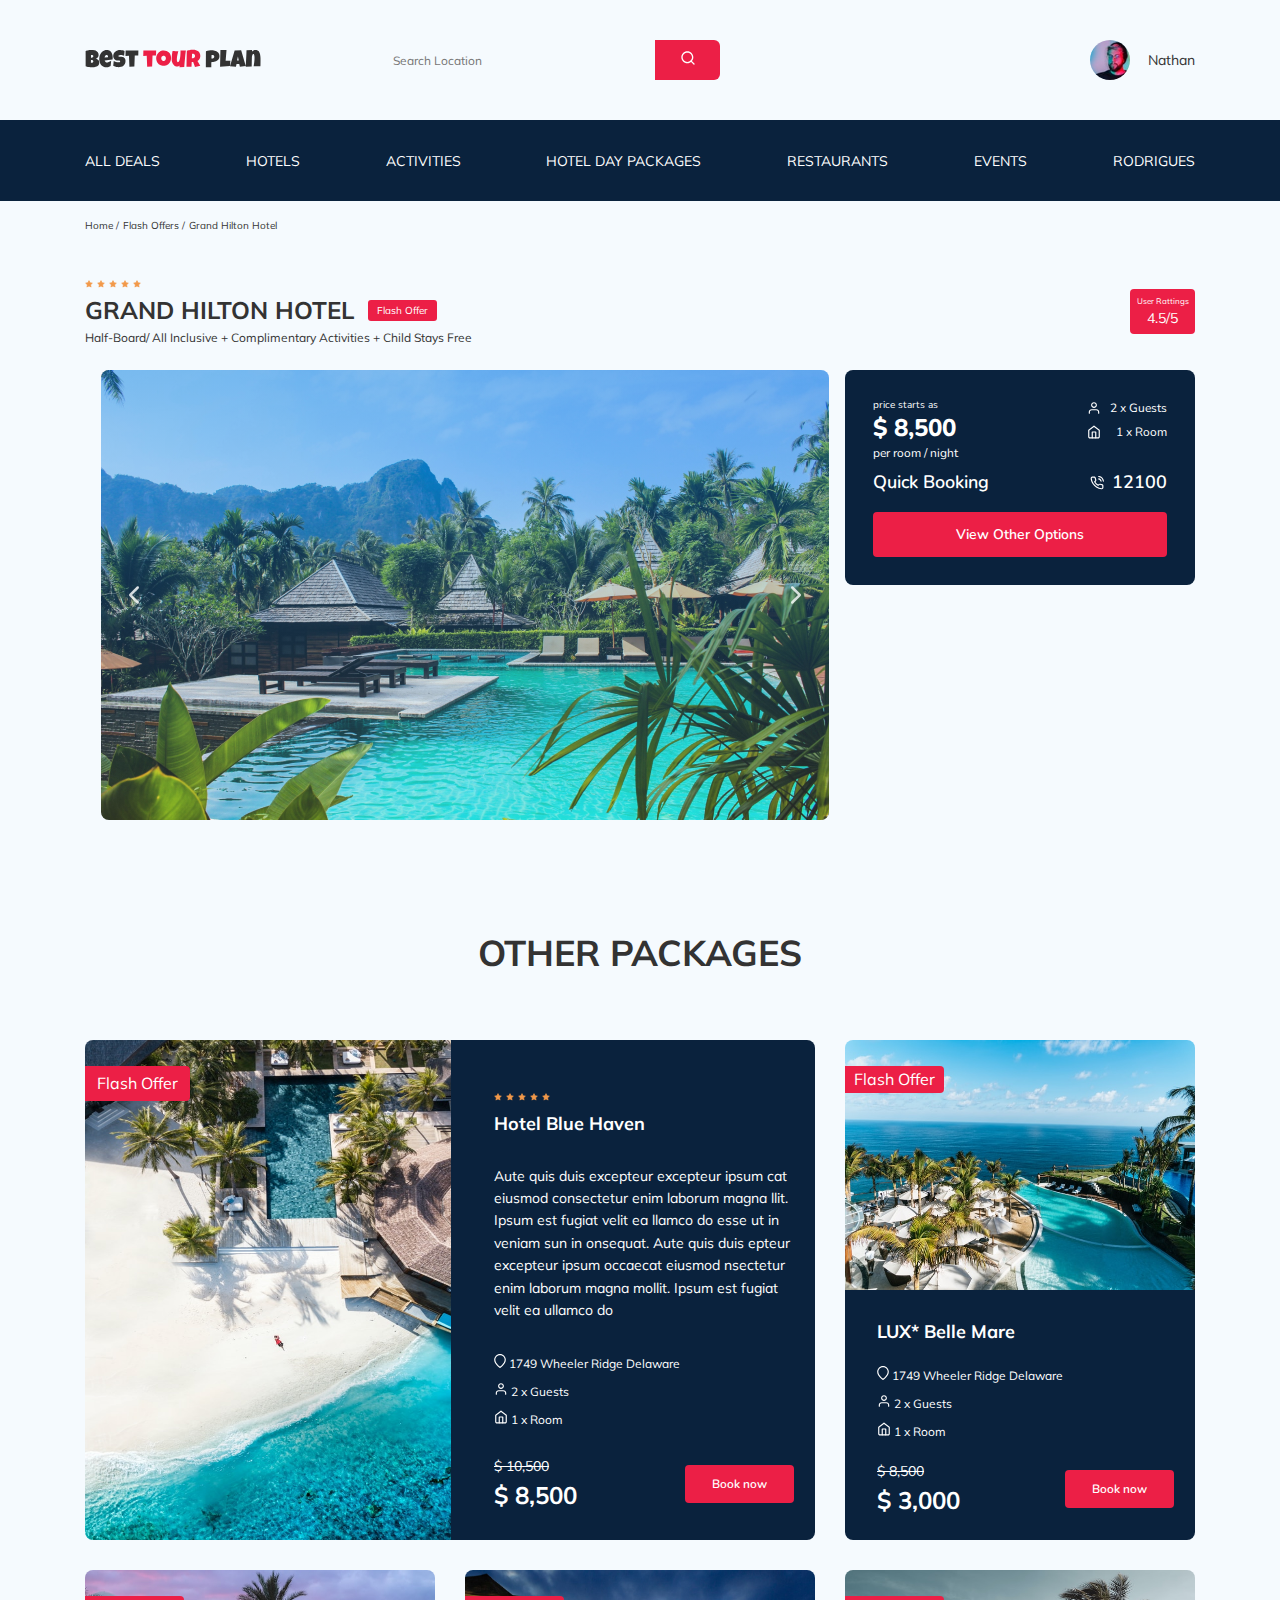
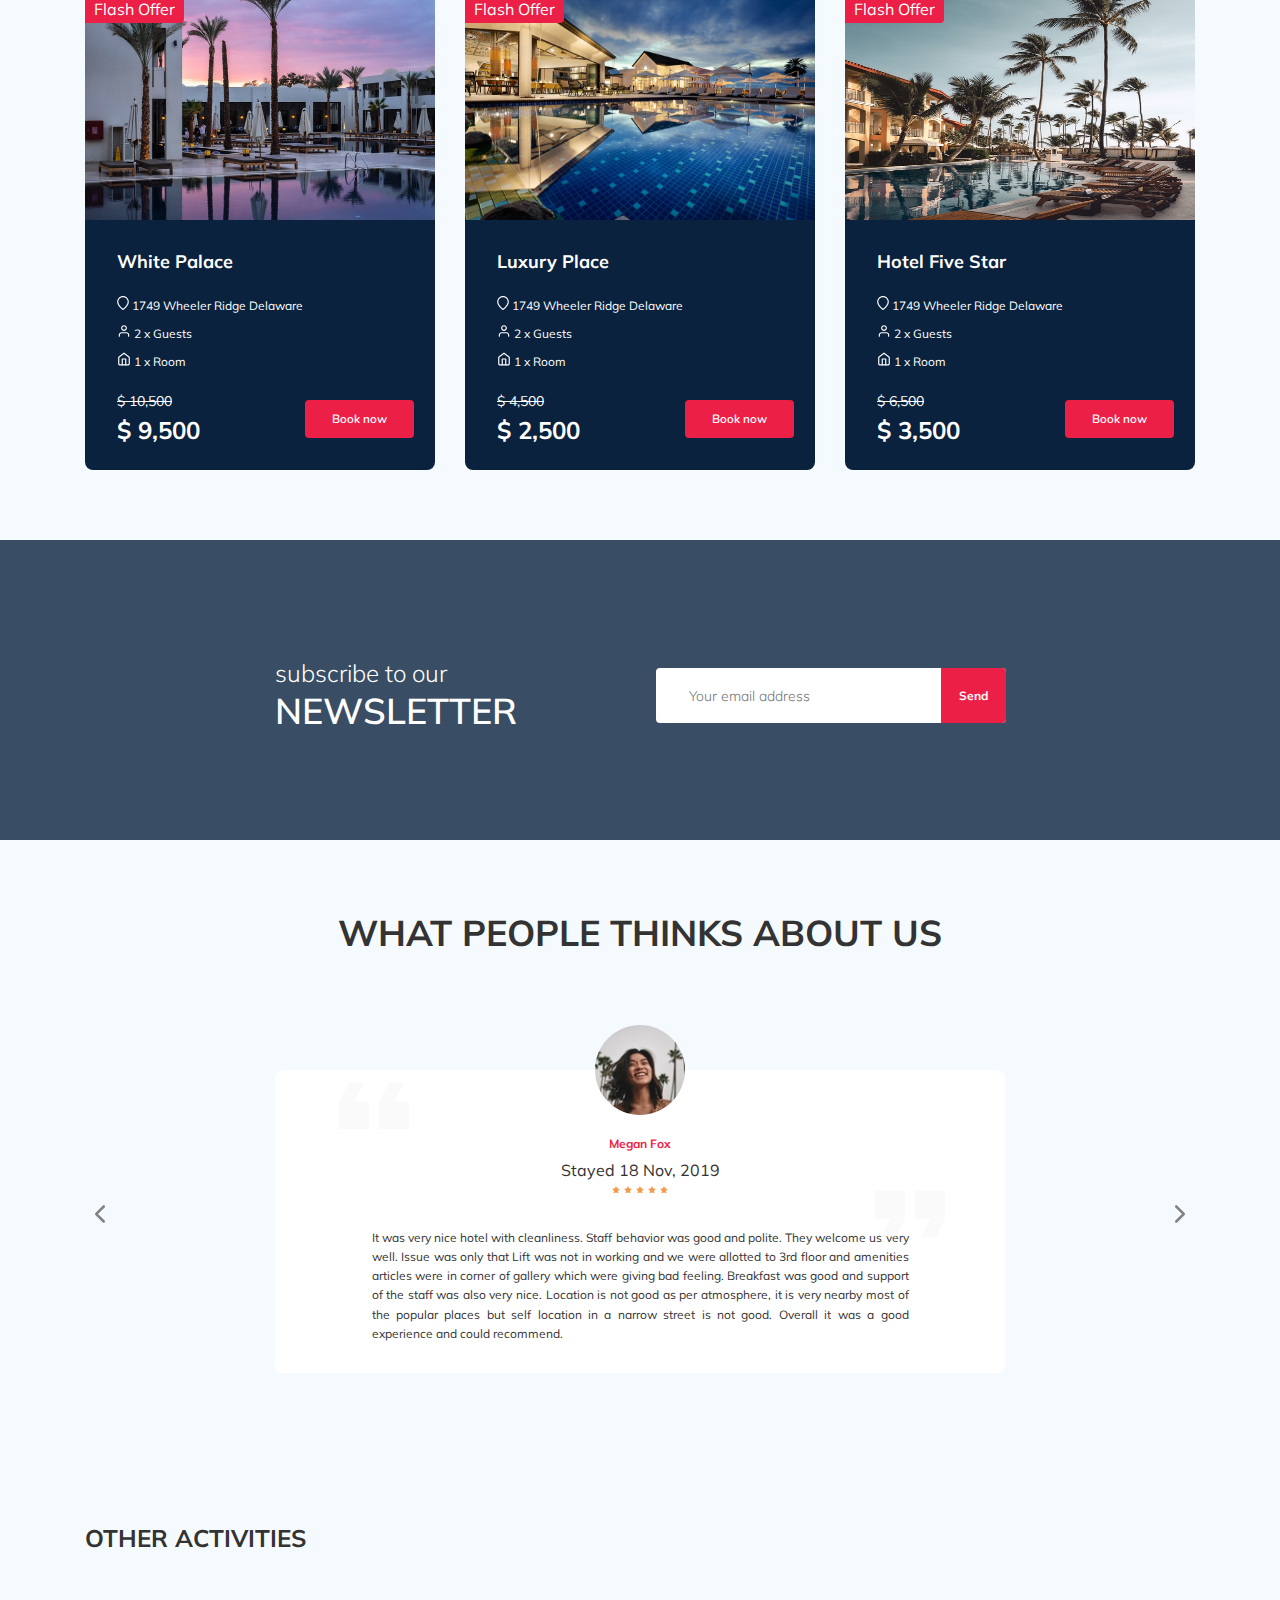
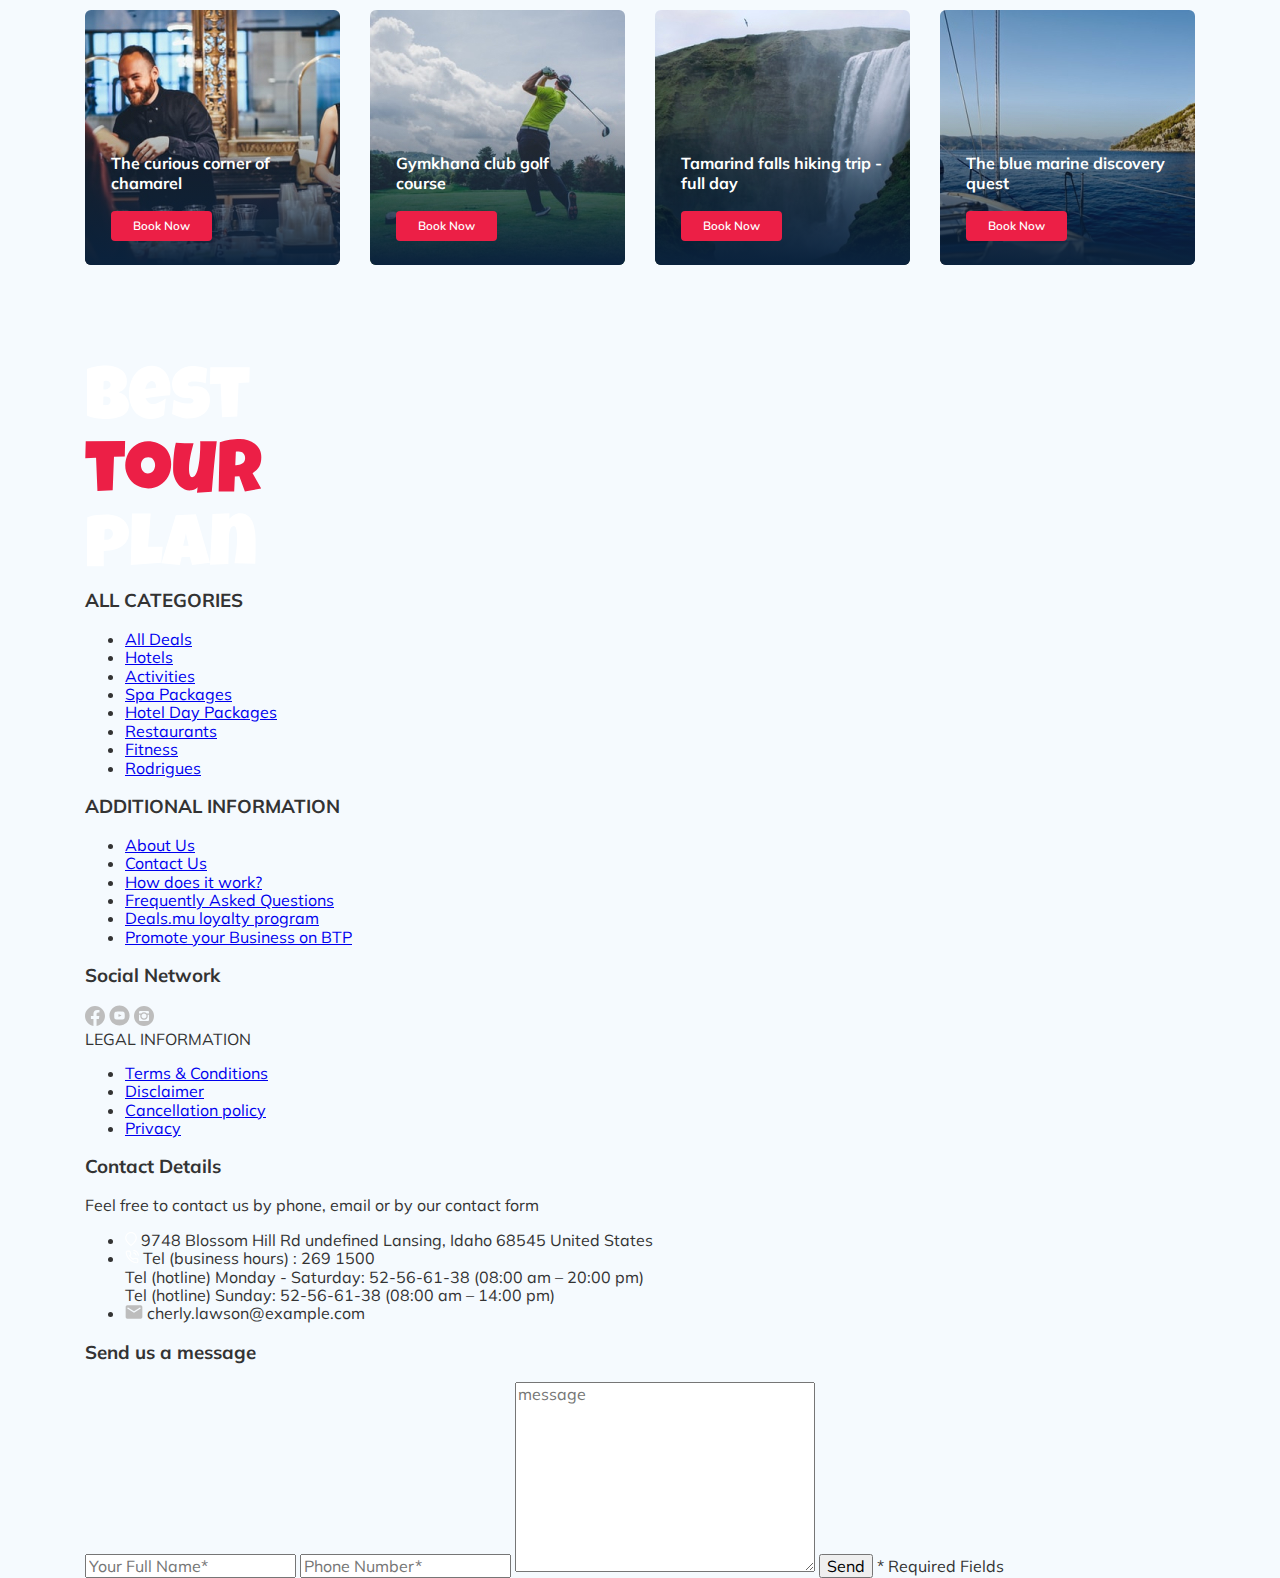
==== commit 4ee6fab6: "create: added footer and icons to footer" ====
--- a/index.html
+++ b/index.html
@@ -674,6 +674,126 @@
       <!-- /.container -->
     </section>
     <!-- /.activities -->
+    <footer class="footer">
+      <div class="container">
+        <div class="footer-wrapper">
+          <img
+            src="img/vertical-logo.svg"
+            alt="Best tour plan"
+            class="logo footer__logo"
+          />
+          <div class="footer__list">
+            <h3 class="footer__title">ALL CATEGORIES</h3>
+            <ul class="footer__ul">
+              <li class="footer__item">
+                <a href="#" class="fooer__link">All Deals </a>
+              </li>
+              <li class="footer__item">
+                <a href="#" class="fooer__link">Hotels</a>
+              </li>
+              <li class="footer__item">
+                <a href="#" class="fooer__link">Activities</a>
+              </li>
+              <li class="footer__item">
+                <a href="#" class="fooer__link">Spa Packages </a>
+              </li>
+              <li class="footer__item">
+                <a href="#" class="fooer__link">Hotel Day Packages </a>
+              </li>
+              <li class="footer__item">
+                <a href="#" class="fooer__link">Restaurants</a>
+              </li>
+              <li class="footer__item">
+                <a href="#" class="fooer__link">Fitness</a>
+              </li>
+              <li class="footer__item">
+                <a href="#" class="fooer__link">Rodrigues</a>
+              </li>
+            </ul>
+          </div>
+          <!-- /.footer__list -->
+          <div class="footer__list">
+            <h3 class="footer__title">ADDITIONAL INFORMATION</h3>
+            <ul class="footer__ul">
+              <li class="footer__item">
+                <a href="#" class="fooer__link">About Us </a>
+              </li>
+              <li class="footer__item">
+                <a href="#" class="fooer__link">Contact Us </a>
+              </li>
+              <li class="footer__item">
+                <a href="#" class="fooer__link">How does it work? </a>
+              </li>
+              <li class="footer__item">
+                <a href="#" class="fooer__link">Frequently Asked Questions </a>
+              </li>
+              <li class="footer__item">
+                <a href="#" class="fooer__link">Deals.mu loyalty program </a>
+              </li>
+              <li class="footer__item">
+                <a href="#" class="fooer__link">Promote your Business on BTP</a>
+              </li>              
+          </div>
+          <!-- /.footer__list -->
+          <div class="footer__social-network">
+            <h3 class="footer__title">Social Network</h3>
+            <div class="footer__social-links">
+              <a href="#" class=""><img src="img/facebook.svg" alt="icon: facebook"></a>
+              <a href="#" class=""><img src="img/youtube.svg" alt="icon: youtube"></a>
+              <a href="#" class=""><img src="img/instagram.svg" alt="icon: instagram"></a>
+            </div>
+            <!-- /.footer__social-links -->
+          </div>
+          <!-- /.footer__social-network -->
+          <div class="footer__list">
+            <div class="footer__title">LEGAL INFORMATION</div>
+            <ul class="fpooter__ul">
+              <li class="footer__item"><a href="#" class="footer__link">Terms & Conditions
+</a></li>
+              <li class="footer__item"><a href="#" class="footer__link">Disclaimer</a></li>
+              <li class="footer__item"><a href="#" class="footer__link">Cancellation policy
+</a></li>
+              <li class="footer__item"><a href="#" class="footer__link">Privacy</a></li>
+            </ul>
+          </div>
+        <!-- /.footer__list -->
+        <div class="footer__contact-details">
+          <h3 class="footer__title">Contact Details</h3>
+          <p class="footer__text">Feel free to contact us by phone, email or by our contact form</p>
+          <ul class="footer__ul">
+            <li class="footer__item">
+              <img src="img/geolocation.svg" alt="icon: map"> 
+              9748 Blossom Hill Rd undefined Lansing, Idaho 68545 United States
+            </li>
+            <li class="footer__item">
+              <img src="img/phone-call.svg" alt="icon: phone call">
+              Tel (business hours) : 269 1500 <br>
+              Tel (hotline) Monday - Saturday: 52-56-61-38 (08:00 am – 20:00 pm) <br>
+              Tel (hotline) Sunday: 52-56-61-38 (08:00 am – 14:00 pm) <br>
+            </li>
+            <li class="footer__item">
+              <img src="img/message.svg" alt="icon:message">
+              cherly.lawson@example.com
+            </li>
+          </ul>
+        </div>
+        <!-- /.footer__contact-details -->
+        <div class="footer__contact-form">
+          <h3 class="footer__title">Send us a message</h3>
+          <form action="№" class="footer__form">
+            <input type="text" class="input footer__input" placeholder="Your Full Name*">
+            <input type="text" class="input footer__input" placeholder="Phone Number*">
+            <textarea class="footer__message"  cols="30" rows="10" placeholder="message"></textarea>
+            <button class="button footer__button" type="submit">Send</button>
+            <span class="footer__info">* Required Fields</span>
+          </form>
+        </div>
+        <!-- /.footer__contact-form -->
+        </div>
+        <!-- /.footer-wrapper -->
+      </div>
+      <!-- /.container -->
+    </footer>
     <script src="js/swiper-bundle.min.js"></script>
     <script src="js/parallax.min.js"></script>
     <script src="js/map.js"></script>
--- a/css/style.css
+++ b/css/style.css
@@ -821,6 +821,7 @@
   text-align: center;
   text-transform: uppercase;
   padding-bottom: 65px;
+  margin: 0;
 }
 
 .other-hotels__cards {
@@ -832,22 +833,20 @@
   grid-gap: 30px;
 }
 
-.other-hotels__cards:nth-child(1) {
-  -ms-grid-column: span 2;
-      grid-column-start: span 2;
-}
-
 .other-hotels__card {
+  display: -ms-grid;
+  display: grid;
   position: relative;
-  width: 350px;
-  height: 500px;
+  max-width: 350px;
+  max-height: 500px;
 }
 
 .other-hotels__card--1 {
-  display: -webkit-box;
-  display: -ms-flexbox;
-  display: flex;
-  width: 730px;
+  grid-column: span 2;
+  display: -webkit-box;
+  display: -ms-flexbox;
+  display: flex;
+  max-width: 730px;
 }
 
 .other-hotels__offer {
@@ -1339,6 +1338,17 @@
     width: 230px;
     height: 230px;
   }
+  .other-hotels__cards {
+    -ms-grid-columns: (auto)[3];
+        grid-template-columns: repeat(3, auto);
+    grid-gap: 20px;
+  }
+  .other-hotels__image, .other-hotels__booking {
+    width: 300px;
+  }
+  .other-hotels__image--1, .other-hotels__booking--1 {
+    width: 320px;
+  }
 }
 
 @media (max-width: 992px) {
@@ -1415,6 +1425,17 @@
   .card {
     width: 340px;
     height: 255px;
+  }
+  .other-hotels__cards {
+    -ms-grid-columns: (auto)[2];
+        grid-template-columns: repeat(2, auto);
+    grid-gap: 10px;
+  }
+  .other-hotels__image, .other-hotels__booking {
+    width: 345px;
+  }
+  .other-hotels__image--1, .other-hotels__booking--1 {
+    width: 350px;
   }
 }
 
@@ -1562,9 +1583,54 @@
   .card {
     width: 48%;
   }
+  .other-hotels__cards {
+    -ms-grid-columns: (auto)[1];
+        grid-template-columns: repeat(1, auto);
+    grid-gap: 30px;
+    -webkit-box-pack: center;
+        -ms-flex-pack: center;
+            justify-content: center;
+  }
+  .other-hotels__card--1 {
+    grid-column: span 1;
+    -webkit-box-orient: vertical;
+    -webkit-box-direction: normal;
+        -ms-flex-direction: column;
+            flex-direction: column;
+    width: 350px;
+  }
+  .other-hotels__offer--1 {
+    padding: 4px 9px;
+  }
+  .other-hotels__image {
+    width: 350px;
+  }
+  .other-hotels__image--1 {
+    display: -ms-grid;
+    display: grid;
+    grid-direction: column;
+    width: 350px;
+    height: 250px;
+    border-radius: 8px 8px 0px 0px;
+  }
+  .other-hotels__booking {
+    width: 350px;
+  }
+  .other-hotels__booking--1 {
+    height: 250px;
+    border-radius: 0px 0px 8px 8px;
+    padding: 30px 21px 25px 32px;
+  }
+  .other-hotels__description, .other-hotels__ratings {
+    display: none;
+  }
 }
 
 @media (max-width: 576px) {
+  .container {
+    max-width: 500px;
+    width: 92%;
+  }
   .logo {
     width: 99px;
     margin-bottom: 20px;
@@ -1580,10 +1646,81 @@
   }
 }
 
-@media (max-width: 320px) {
+@media (max-width: 380px) {
+  .container {
+    max-width: 350px;
+    width: 92%;
+  }
   .hotel__slider {
-    max-width: 278px;
+    max-width: 350px;
     max-height: 179px;
   }
+  .other-hotels__cards {
+    grid-gap: 20px;
+  }
+  .other-hotels__card--1 {
+    max-width: 310px;
+  }
+  .other-hotels__image, .other-hotels__booking {
+    max-width: 310px;
+  }
+}
+
+@media (max-width: 330px) {
+  .other-hotels__cards {
+    -ms-grid-columns: (auto)[1];
+        grid-template-columns: repeat(1, auto);
+    -ms-grid-rows: (auto)[1];
+        grid-template-rows: repeat(1, auto);
+    -webkit-box-pack: center;
+        -ms-flex-pack: center;
+            justify-content: center;
+    grid-gap: 30px;
+  }
+  .other-hotels__card {
+    max-height: 300px;
+  }
+  .other-hotels__card--1 {
+    max-width: 200px;
+    max-height: 300px;
+  }
+  .other-hotels__image, .other-hotels__booking {
+    max-width: 200px;
+    max-height: 150px;
+  }
+  .other-hotels__booking--1 {
+    height: 150px;
+  }
+  .other-hotels__image--1 {
+    height: 150px;
+  }
+  .other-hotels__offer {
+    font-size: 10px;
+    padding: 2px 8px;
+  }
+  .other-hotels__offer--1 {
+    padding: 2px 8px;
+    font-size: 10px;
+  }
+  .other-hotels__name {
+    font-size: 16px;
+    line-height: 100%;
+    padding-bottom: 20px;
+  }
+  .other-hotels__button {
+    font-weight: normal;
+    padding: 4px 9px;
+  }
+  .booking-info {
+    display: none;
+  }
+  .old-price {
+    font-size: 10px;
+    line-height: 14px;
+  }
+  .new-price {
+    font-size: 14px;
+    line-height: 18px;
+  }
 }
 /*# sourceMappingURL=style.css.map */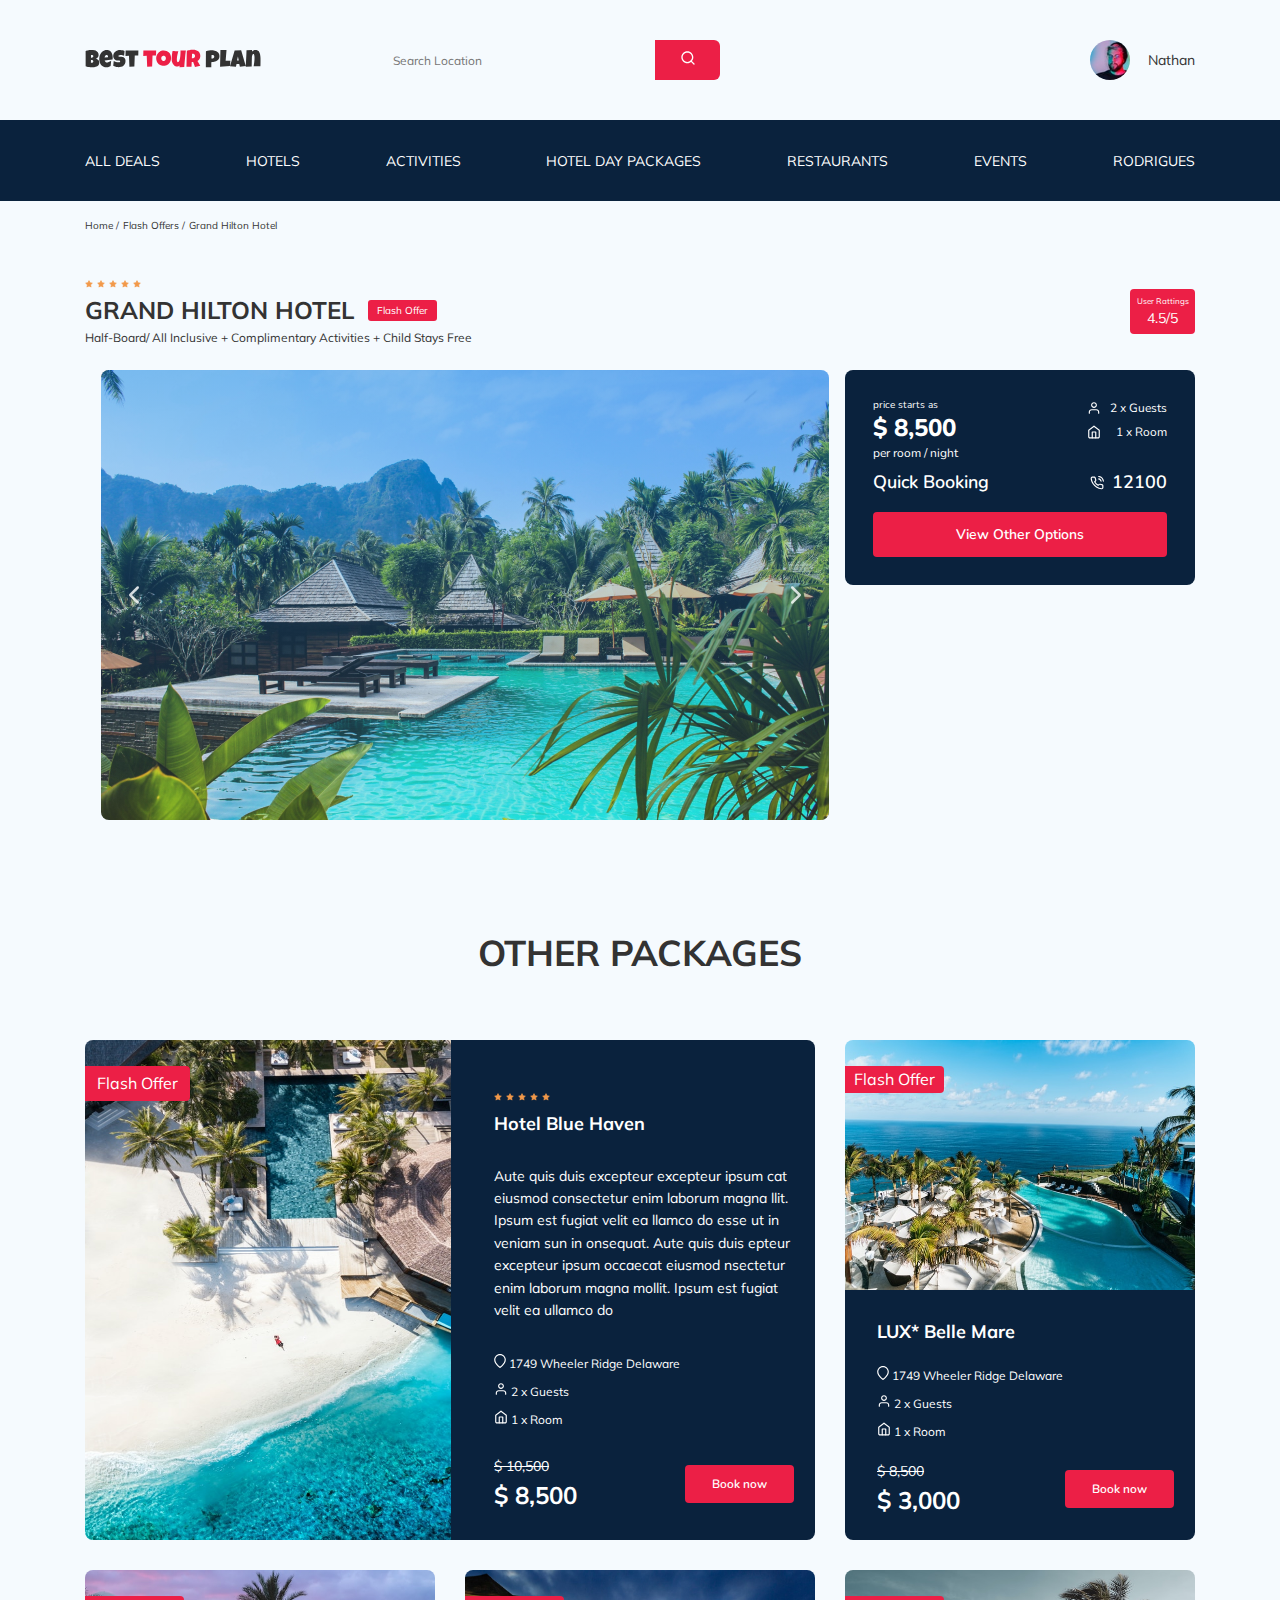
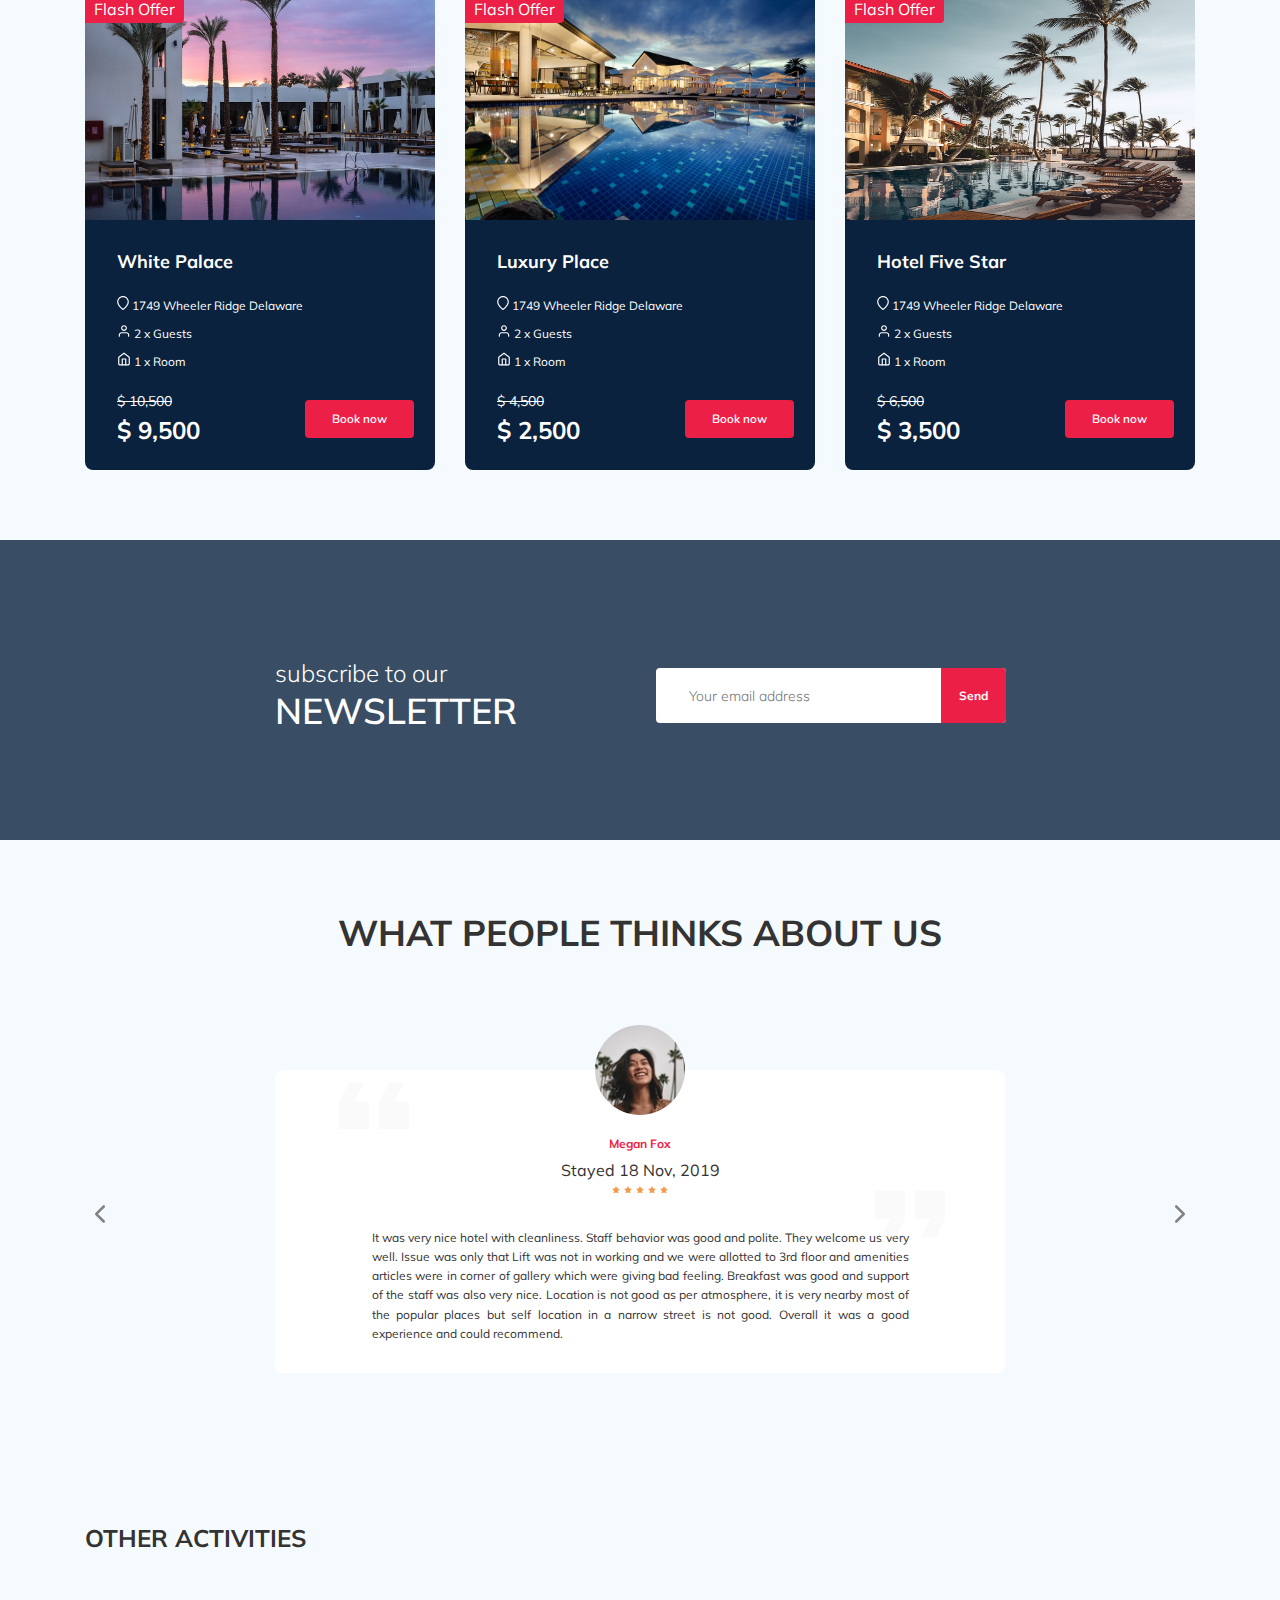
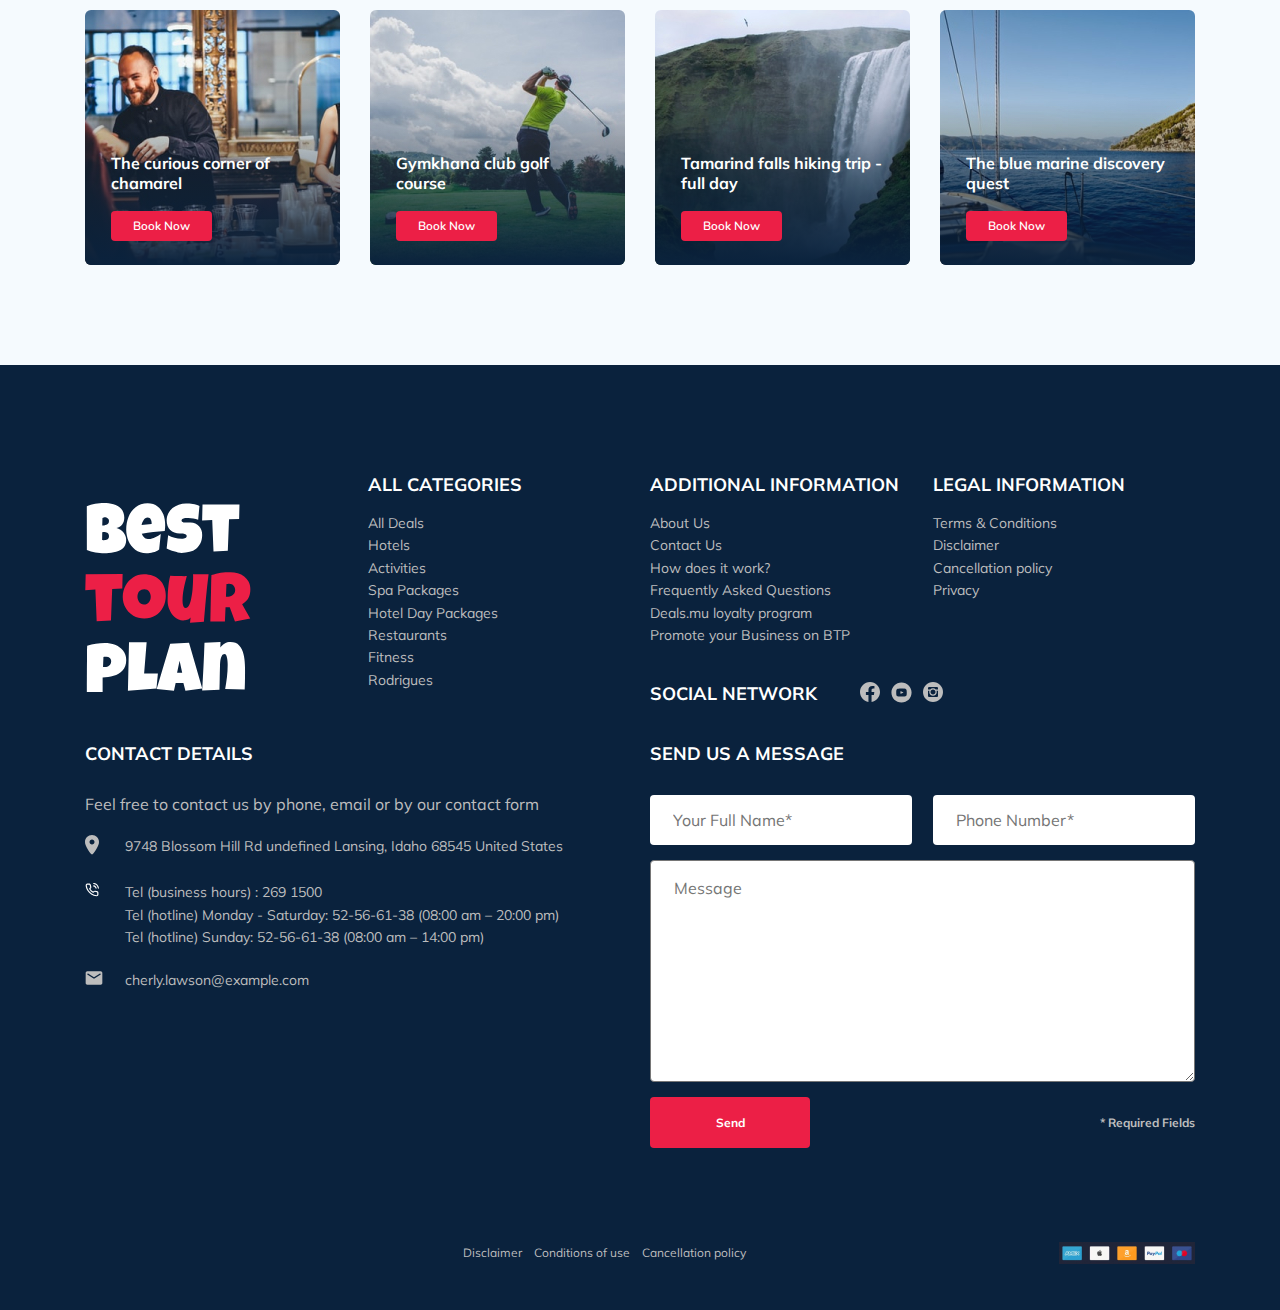
==== commit 80faa22e: "create: added styles for footer" ====
--- a/index.html
+++ b/index.html
@@ -682,72 +682,72 @@
             alt="Best tour plan"
             class="logo footer__logo"
           />
-          <div class="footer__list">
+          <div class="footer__list footer__categories">
             <h3 class="footer__title">ALL CATEGORIES</h3>
             <ul class="footer__ul">
               <li class="footer__item">
-                <a href="#" class="fooer__link">All Deals </a>
-              </li>
-              <li class="footer__item">
-                <a href="#" class="fooer__link">Hotels</a>
-              </li>
-              <li class="footer__item">
-                <a href="#" class="fooer__link">Activities</a>
-              </li>
-              <li class="footer__item">
-                <a href="#" class="fooer__link">Spa Packages </a>
-              </li>
-              <li class="footer__item">
-                <a href="#" class="fooer__link">Hotel Day Packages </a>
-              </li>
-              <li class="footer__item">
-                <a href="#" class="fooer__link">Restaurants</a>
-              </li>
-              <li class="footer__item">
-                <a href="#" class="fooer__link">Fitness</a>
-              </li>
-              <li class="footer__item">
-                <a href="#" class="fooer__link">Rodrigues</a>
+                <a href="#" class="footer__link">All Deals </a>
+              </li>
+              <li class="footer__item">
+                <a href="#" class="footer__link">Hotels</a>
+              </li>
+              <li class="footer__item">
+                <a href="#" class="footer__link">Activities</a>
+              </li>
+              <li class="footer__item">
+                <a href="#" class="footer__link">Spa Packages </a>
+              </li>
+              <li class="footer__item">
+                <a href="#" class="footer__link">Hotel Day Packages </a>
+              </li>
+              <li class="footer__item">
+                <a href="#" class="footer__link">Restaurants</a>
+              </li>
+              <li class="footer__item">
+                <a href="#" class="footer__link">Fitness</a>
+              </li>
+              <li class="footer__item">
+                <a href="#" class="footer__link">Rodrigues</a>
               </li>
             </ul>
           </div>
           <!-- /.footer__list -->
-          <div class="footer__list">
+          <div class="footer__list footer__additional">
             <h3 class="footer__title">ADDITIONAL INFORMATION</h3>
             <ul class="footer__ul">
               <li class="footer__item">
-                <a href="#" class="fooer__link">About Us </a>
-              </li>
-              <li class="footer__item">
-                <a href="#" class="fooer__link">Contact Us </a>
-              </li>
-              <li class="footer__item">
-                <a href="#" class="fooer__link">How does it work? </a>
-              </li>
-              <li class="footer__item">
-                <a href="#" class="fooer__link">Frequently Asked Questions </a>
-              </li>
-              <li class="footer__item">
-                <a href="#" class="fooer__link">Deals.mu loyalty program </a>
-              </li>
-              <li class="footer__item">
-                <a href="#" class="fooer__link">Promote your Business on BTP</a>
+                <a href="#" class="footer__link">About Us </a>
+              </li>
+              <li class="footer__item">
+                <a href="#" class="footer__link">Contact Us </a>
+              </li>
+              <li class="footer__item">
+                <a href="#" class="footer__link">How does it work? </a>
+              </li>
+              <li class="footer__item">
+                <a href="#" class="footer__link">Frequently Asked Questions </a>
+              </li>
+              <li class="footer__item">
+                <a href="#" class="footer__link">Deals.mu loyalty program </a>
+              </li>
+              <li class="footer__item">
+                <a href="#" class="footer__link">Promote your Business on BTP</a>
               </li>              
           </div>
           <!-- /.footer__list -->
           <div class="footer__social-network">
-            <h3 class="footer__title">Social Network</h3>
+            <h3 class="footer__title footer__title--social">Social Network</h3>
             <div class="footer__social-links">
-              <a href="#" class=""><img src="img/facebook.svg" alt="icon: facebook"></a>
-              <a href="#" class=""><img src="img/youtube.svg" alt="icon: youtube"></a>
-              <a href="#" class=""><img src="img/instagram.svg" alt="icon: instagram"></a>
+              <a href="#"><img src="img/facebook.svg" alt="icon: facebook"></a>
+              <a href="#"><img src="img/youtube.svg" alt="icon: youtube"></a>
+              <a href="#"><img src="img/instagram.svg" alt="icon: instagram"></a>
             </div>
             <!-- /.footer__social-links -->
           </div>
           <!-- /.footer__social-network -->
-          <div class="footer__list">
+          <div class="footer__list footer__legal">
             <div class="footer__title">LEGAL INFORMATION</div>
-            <ul class="fpooter__ul">
+            <ul class="footer__ul">
               <li class="footer__item"><a href="#" class="footer__link">Terms & Conditions
 </a></li>
               <li class="footer__item"><a href="#" class="footer__link">Disclaimer</a></li>
@@ -758,32 +758,34 @@
           </div>
         <!-- /.footer__list -->
         <div class="footer__contact-details">
-          <h3 class="footer__title">Contact Details</h3>
+          <h3 class="footer__title footer__title--mb3">Contact Details</h3>
           <p class="footer__text">Feel free to contact us by phone, email or by our contact form</p>
           <ul class="footer__ul">
-            <li class="footer__item">
-              <img src="img/geolocation.svg" alt="icon: map"> 
+            <li class="footer__item--mb2">
+              <div class="footer__icon-wrapper">
+                <img src="img/map-marker.svg" alt="icon: map">
+              </div> 
               9748 Blossom Hill Rd undefined Lansing, Idaho 68545 United States
             </li>
-            <li class="footer__item">
-              <img src="img/phone-call.svg" alt="icon: phone call">
+            <li class="footer__item--mb2">
+              <div class="footer__icon-wrapper"><img src="img/phone-call.svg" alt="icon: phone call"></div>
               Tel (business hours) : 269 1500 <br>
               Tel (hotline) Monday - Saturday: 52-56-61-38 (08:00 am – 20:00 pm) <br>
               Tel (hotline) Sunday: 52-56-61-38 (08:00 am – 14:00 pm) <br>
             </li>
-            <li class="footer__item">
-              <img src="img/message.svg" alt="icon:message">
+            <li class="footer__item--mb2">
+              <div class="footer__icon-wrapper"><img src="img/message.svg" alt="icon:message"></div>
               cherly.lawson@example.com
             </li>
           </ul>
         </div>
         <!-- /.footer__contact-details -->
         <div class="footer__contact-form">
-          <h3 class="footer__title">Send us a message</h3>
+          <h3 class="footer__title footer__title--mb3">Send us a message</h3>
           <form action="№" class="footer__form">
             <input type="text" class="input footer__input" placeholder="Your Full Name*">
             <input type="text" class="input footer__input" placeholder="Phone Number*">
-            <textarea class="footer__message"  cols="30" rows="10" placeholder="message"></textarea>
+            <textarea class="footer__message"  cols="30" rows="10" placeholder="Message"></textarea>
             <button class="button footer__button" type="submit">Send</button>
             <span class="footer__info">* Required Fields</span>
           </form>
@@ -791,6 +793,15 @@
         <!-- /.footer__contact-form -->
         </div>
         <!-- /.footer-wrapper -->
+        <div class="footer__bottom">
+          <div class="footer__navbar">
+            <a href="#" class="footer__bottom-link">Disclaimer</a>
+            <a href="#" class="footer__bottom-link">Conditions of use</a>
+            <a href="#" class="footer__bottom-link">Cancellation policy</a>
+          </div> 
+          <img src="img/paycards.jpg" alt="foto: cards to pay">
+        </div>
+        <!-- /.footer__bottom -->
       </div>
       <!-- /.container -->
     </footer>
--- a/css/style.css
+++ b/css/style.css
@@ -1319,6 +1319,228 @@
   border-radius: 4px;
   cursor: pointer;
   padding: 7px 22px;
+}
+
+.footer {
+  background-color: #0A223D;
+  color: #ffffff;
+  padding-top: 108px;
+  padding-bottom: 46px;
+}
+
+.footer-wrapper {
+  display: -ms-grid;
+  display: grid;
+  -ms-grid-columns: (minmax(min-content, 1fr))[4];
+      grid-template-columns: repeat(4, minmax(-webkit-min-content, 1fr));
+      grid-template-columns: repeat(4, minmax(min-content, 1fr));
+  grid-gap: 20px;
+  grid-auto-rows: minmax(40px, -webkit-min-content);
+  grid-auto-rows: minmax(40px, min-content);
+  -webkit-box-align: start;
+      -ms-flex-align: start;
+          align-items: start;
+  margin-bottom: 94px;
+}
+
+.footer__title {
+  font-style: normal;
+  font-weight: bold;
+  font-size: 18px;
+  line-height: 23px;
+  text-transform: uppercase;
+  margin: 0 0 16px 0;
+}
+
+.footer__title--mb3 {
+  margin-bottom: 30px;
+}
+
+.footer__title--social {
+  margin: 0 43px 0 0;
+}
+
+.footer__ul {
+  padding: 0;
+  margin: 0;
+  list-style: none;
+}
+
+.footer__text {
+  color: #BDBDBD;
+  margin-bottom: 22px;
+}
+
+.footer__item {
+  font-style: normal;
+  font-weight: normal;
+  font-size: 14px;
+  line-height: 160%;
+  color: #BDBDBD;
+}
+
+.footer__item--mb2 {
+  display: -webkit-box;
+  display: -ms-flexbox;
+  display: flex;
+  margin-bottom: 20px;
+  font-style: normal;
+  font-weight: normal;
+  font-size: 14px;
+  line-height: 160%;
+  color: #BDBDBD;
+}
+
+.footer__icon-wrapper {
+  min-width: 40px;
+}
+
+.footer__link {
+  text-decoration: none;
+  color: inherit;
+}
+
+.footer__logo {
+  width: 166px;
+  -ms-grid-row: 1;
+  -ms-grid-row-span: 3;
+  grid-row: 1/4;
+  -ms-flex-item-align: stretch;
+      -ms-grid-row-align: stretch;
+      align-self: stretch;
+}
+
+.footer__categories {
+  -ms-grid-row: 1;
+  -ms-grid-row-span: 3;
+  grid-row: 1/4;
+}
+
+.footer__additional {
+  -ms-grid-row: 1;
+  -ms-grid-row-span: 2;
+  grid-row: 1/3;
+}
+
+.footer__social-network {
+  display: -webkit-box;
+  display: -ms-flexbox;
+  display: flex;
+  -ms-flex-line-pack: center;
+      align-content: center;
+  -ms-grid-row: 3;
+  -ms-grid-row-span: 1;
+  grid-row: 3/4;
+  grid-column: span 2;
+}
+
+.footer__social-links {
+  display: -webkit-box;
+  display: -ms-flexbox;
+  display: flex;
+  -webkit-box-align: center;
+      -ms-flex-align: center;
+          align-items: center;
+  min-width: 83px;
+  -webkit-box-pack: justify;
+      -ms-flex-pack: justify;
+          justify-content: space-between;
+}
+
+.footer__contact-details {
+  grid-column: span 2;
+}
+
+.footer__contact-form {
+  grid-column: span 2;
+}
+
+.footer__form {
+  display: -webkit-box;
+  display: -ms-flexbox;
+  display: flex;
+  -webkit-box-align: center;
+      -ms-flex-align: center;
+          align-items: center;
+  -ms-flex-wrap: wrap;
+      flex-wrap: wrap;
+  -webkit-box-pack: justify;
+      -ms-flex-pack: justify;
+          justify-content: space-between;
+}
+
+.footer__input {
+  background-color: #fff;
+  border-radius: 4px;
+  border: none;
+  padding: 0 23px;
+  height: 50px;
+  margin-bottom: 15px;
+  -ms-flex-preferred-size: 48%;
+      flex-basis: 48%;
+}
+
+.footer__message {
+  background-color: #fff;
+  border-radius: 4px;
+  padding: 18px 23px;
+  border: name;
+  -ms-flex-preferred-size: 100%;
+      flex-basis: 100%;
+  margin-bottom: 15px;
+}
+
+.footer__button {
+  min-width: 160px;
+  min-height: 50px;
+  padding: 18px;
+  font-weight: bold;
+  font-size: 12px;
+  line-height: 15px;
+  background-color: #EC1F46;
+  color: #ffffff;
+  border: none;
+  border-radius: 4px;
+}
+
+.footer__info {
+  font-style: normal;
+  font-weight: bold;
+  font-size: 12px;
+  line-height: 15px;
+  color: #BDBDBD;
+}
+
+.footer__bottom {
+  display: -webkit-box;
+  display: -ms-flexbox;
+  display: flex;
+  -webkit-box-align: center;
+      -ms-flex-align: center;
+          align-items: center;
+  -webkit-box-pack: justify;
+      -ms-flex-pack: justify;
+          justify-content: space-between;
+  margin-left: 378px;
+}
+
+.footer__bottom-link {
+  text-decoration: none;
+  color: #BDBDBD;
+  font-style: normal;
+  font-weight: normal;
+  font-size: 12px;
+  line-height: 15px;
+}
+
+.footer__navbar {
+  width: 283px;
+  display: -webkit-box;
+  display: -ms-flexbox;
+  display: flex;
+  -webkit-box-pack: justify;
+      -ms-flex-pack: justify;
+          justify-content: space-between;
 }
 
 @media (max-width: 1200px) {
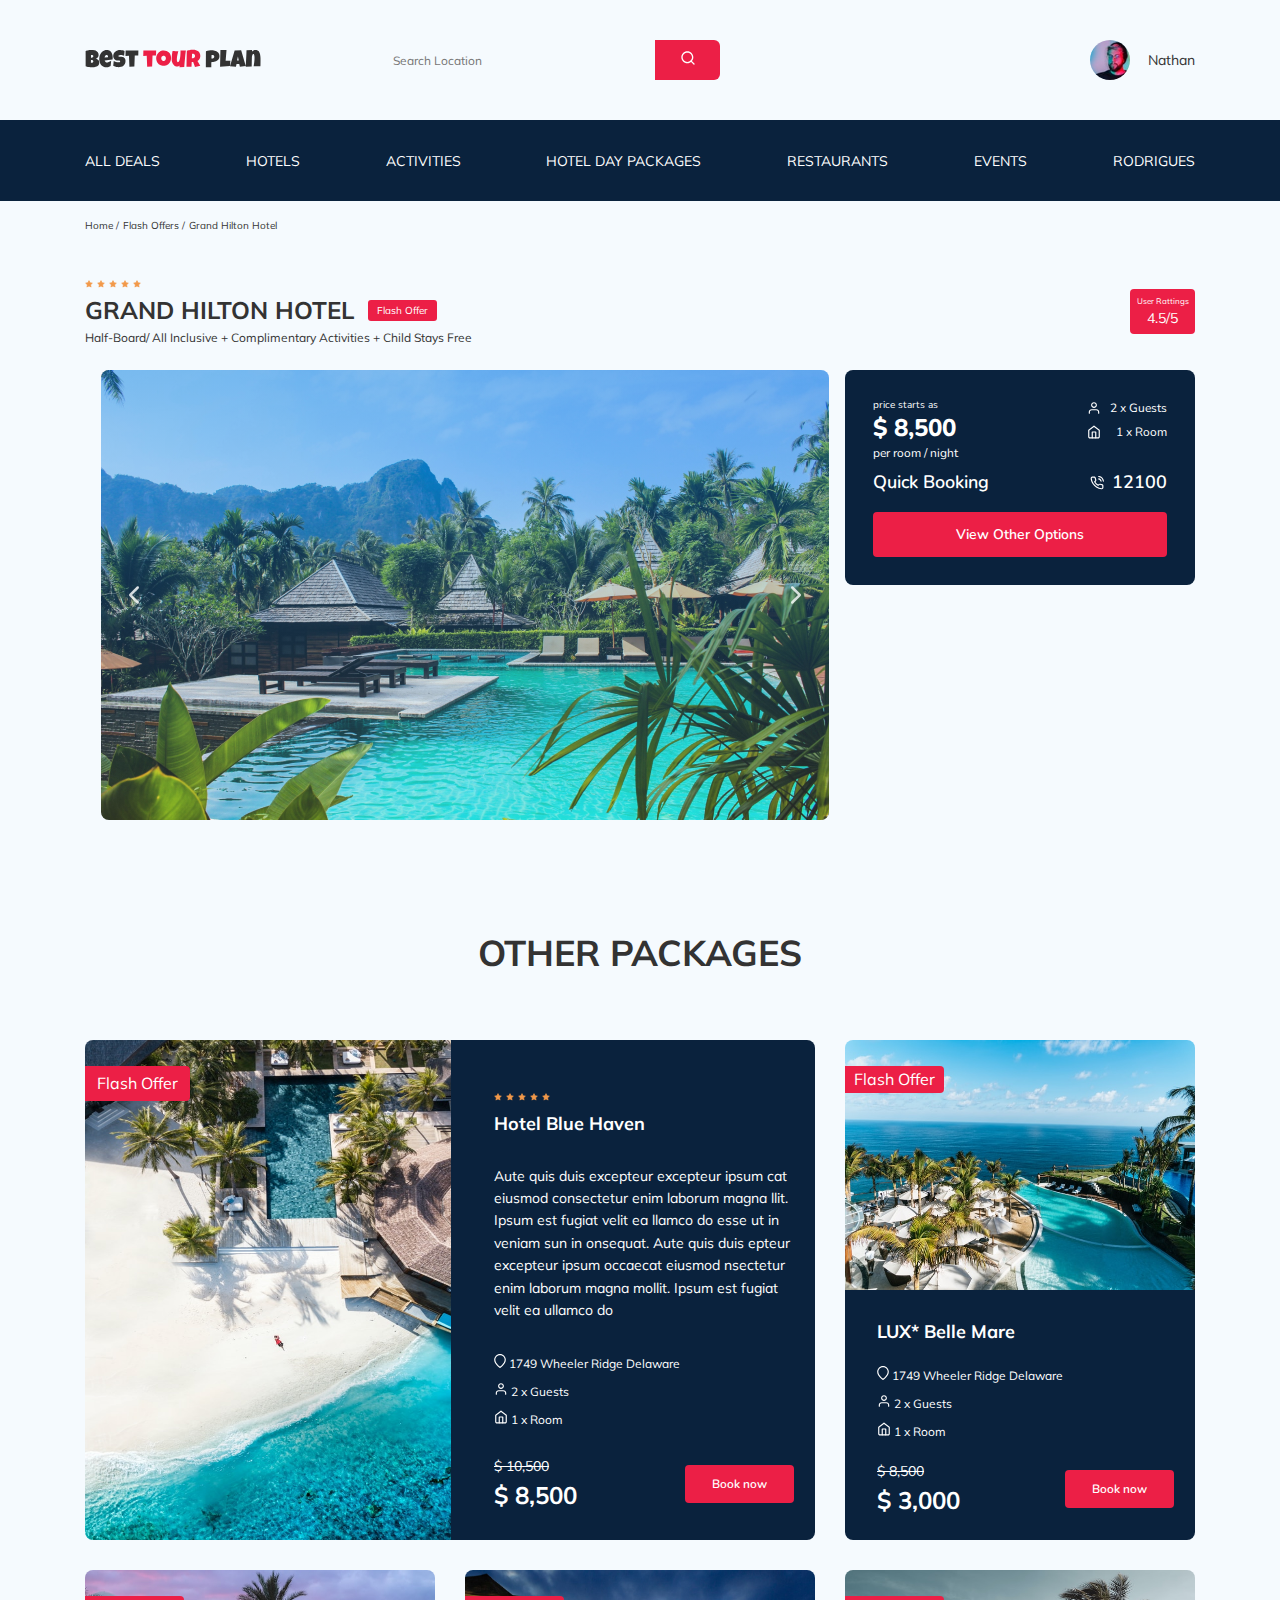
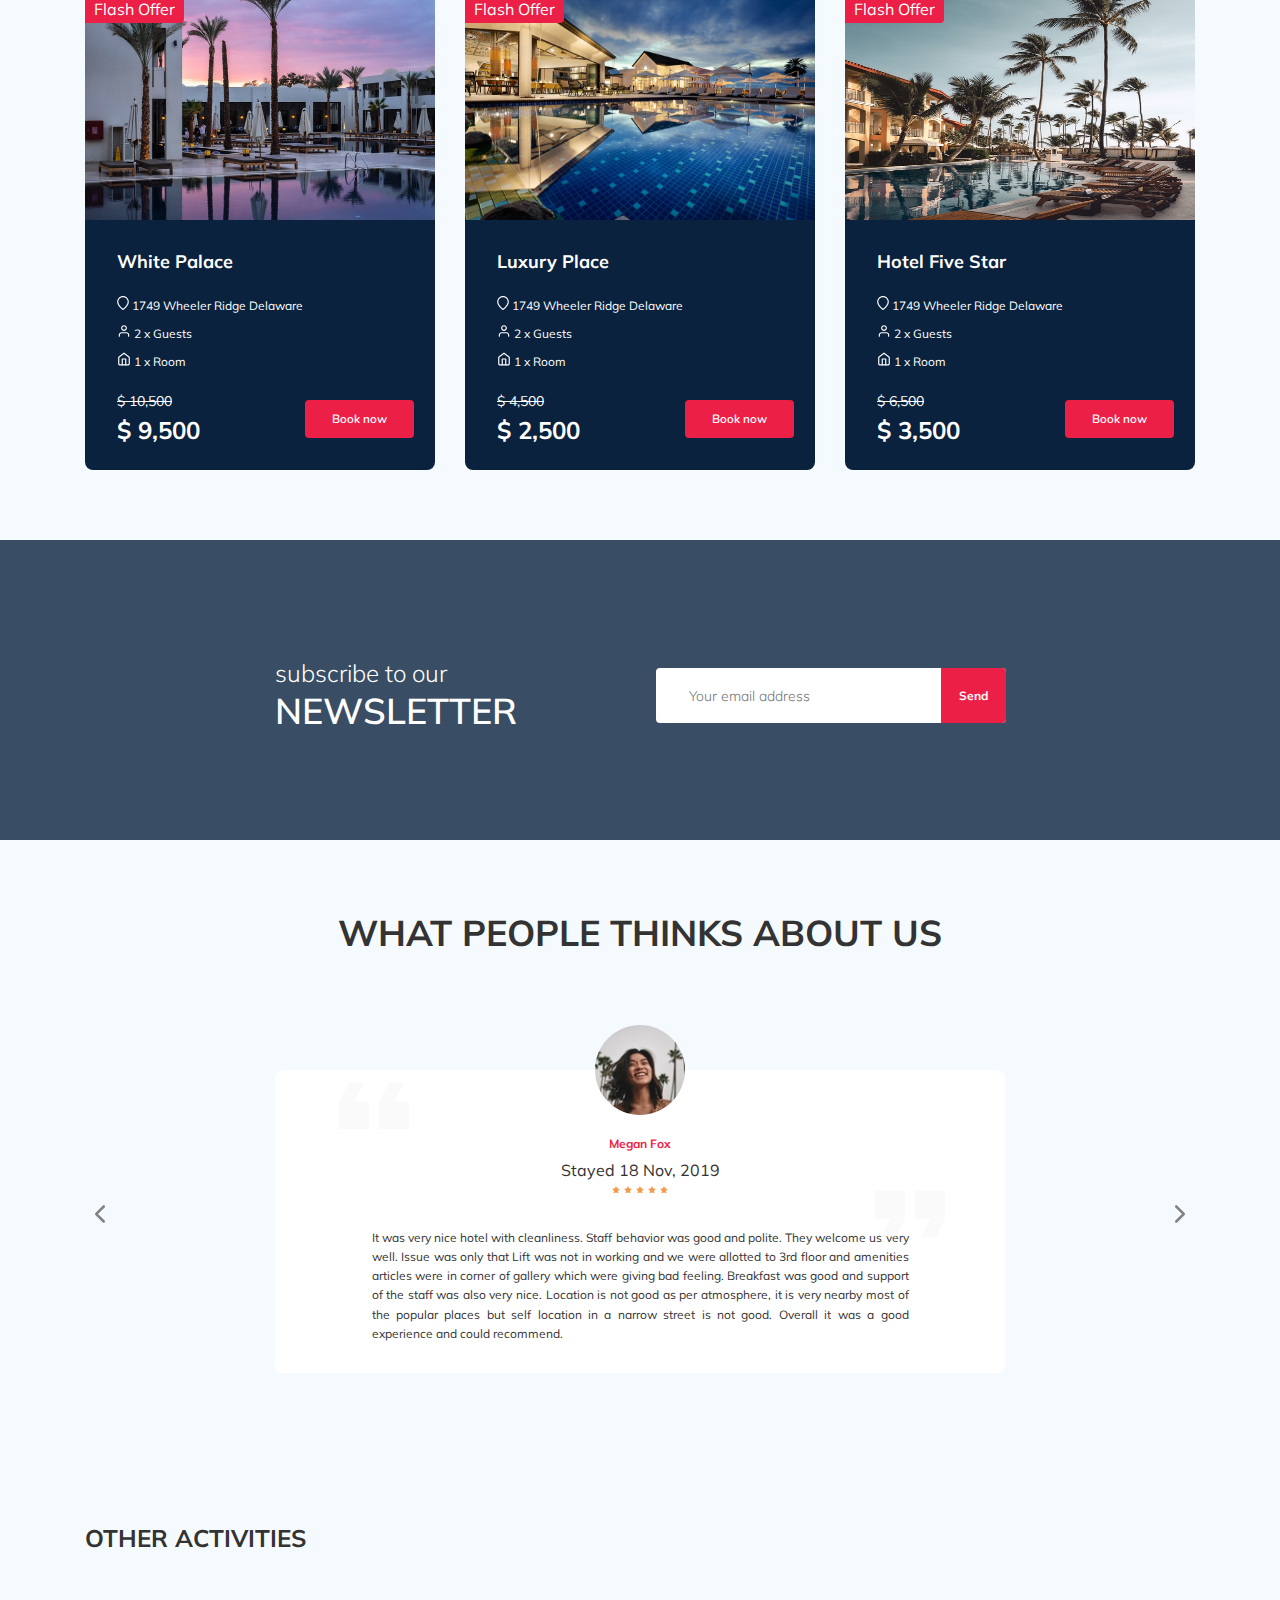
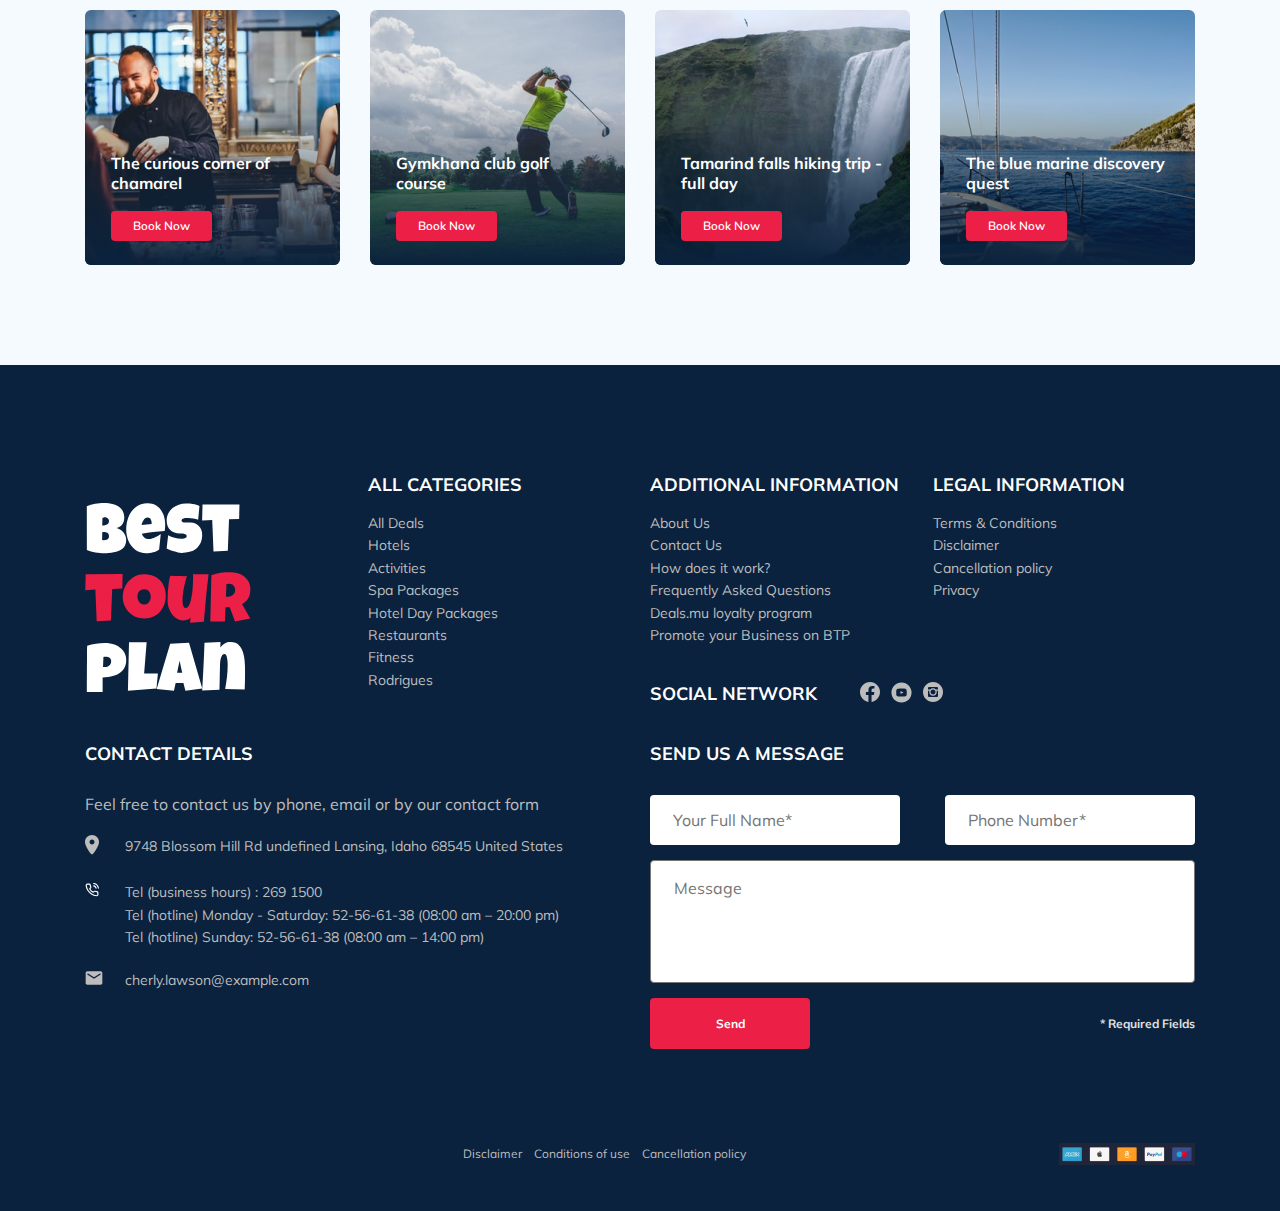
==== commit f09cb6db: "fixed: on recomandations of academy" ====
--- a/index.html
+++ b/index.html
@@ -768,7 +768,7 @@
               9748 Blossom Hill Rd undefined Lansing, Idaho 68545 United States
             </li>
             <li class="footer__item--mb2">
-              <div class="footer__icon-wrapper"><img src="img/phone-call.svg" alt="icon: phone call"></div>
+              <div class="footer__icon-wrapper"><img src="img/contact-phone-call.svg" alt="icon: phone call"></div>
               Tel (business hours) : 269 1500 <br>
               Tel (hotline) Monday - Saturday: 52-56-61-38 (08:00 am – 20:00 pm) <br>
               Tel (hotline) Sunday: 52-56-61-38 (08:00 am – 14:00 pm) <br>
--- a/css/style.css
+++ b/css/style.css
@@ -1426,8 +1426,9 @@
   display: -webkit-box;
   display: -ms-flexbox;
   display: flex;
-  -ms-flex-line-pack: center;
-      align-content: center;
+  -webkit-box-align: center;
+      -ms-flex-align: center;
+          align-items: center;
   -ms-grid-row: 3;
   -ms-grid-row-span: 1;
   grid-row: 3/4;
@@ -1470,6 +1471,7 @@
 }
 
 .footer__input {
+  max-width: 250px;
   background-color: #fff;
   border-radius: 4px;
   border: none;
@@ -1481,6 +1483,9 @@
 }
 
 .footer__message {
+  max-width: 545px;
+  max-height: 123px;
+  resize: none;
   background-color: #fff;
   border-radius: 4px;
   padding: 18px 23px;
@@ -1508,7 +1513,7 @@
   font-weight: bold;
   font-size: 12px;
   line-height: 15px;
-  color: #BDBDBD;
+  color: #E0E0E0;
 }
 
 .footer__bottom {
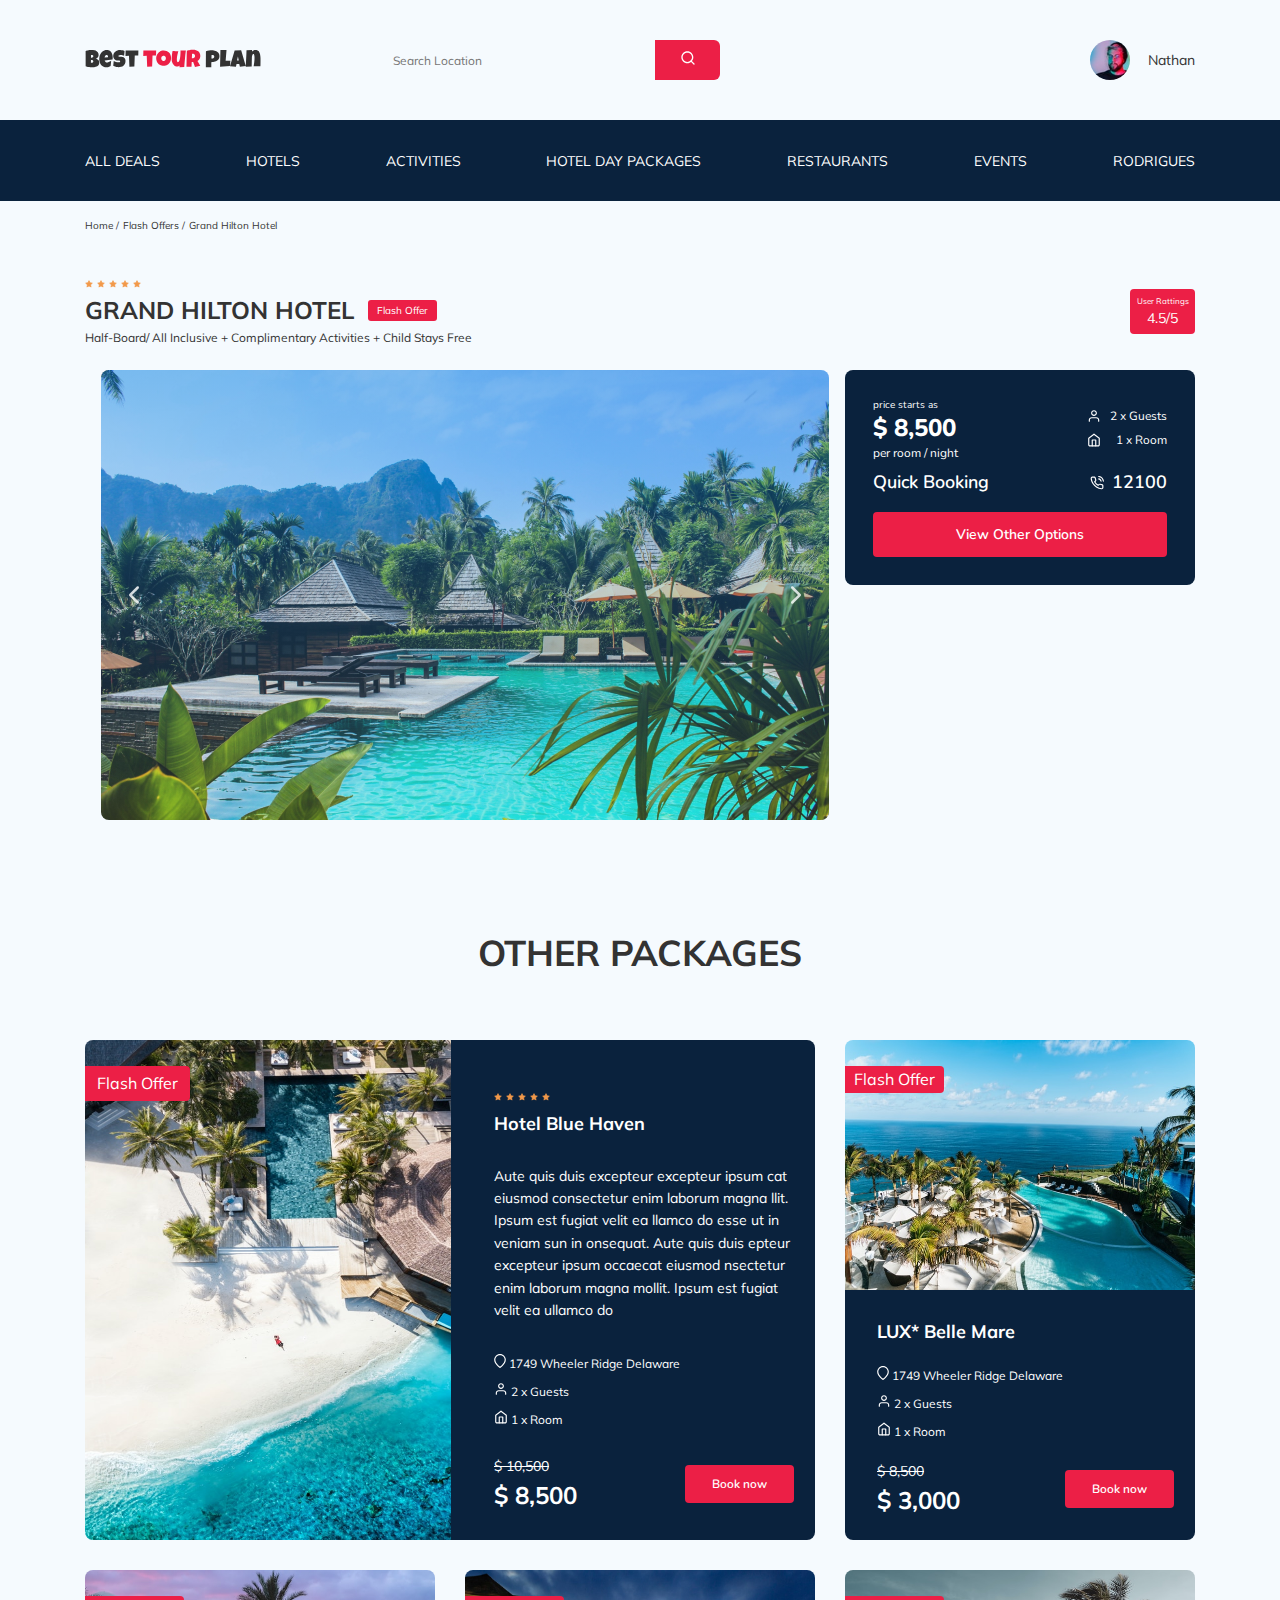
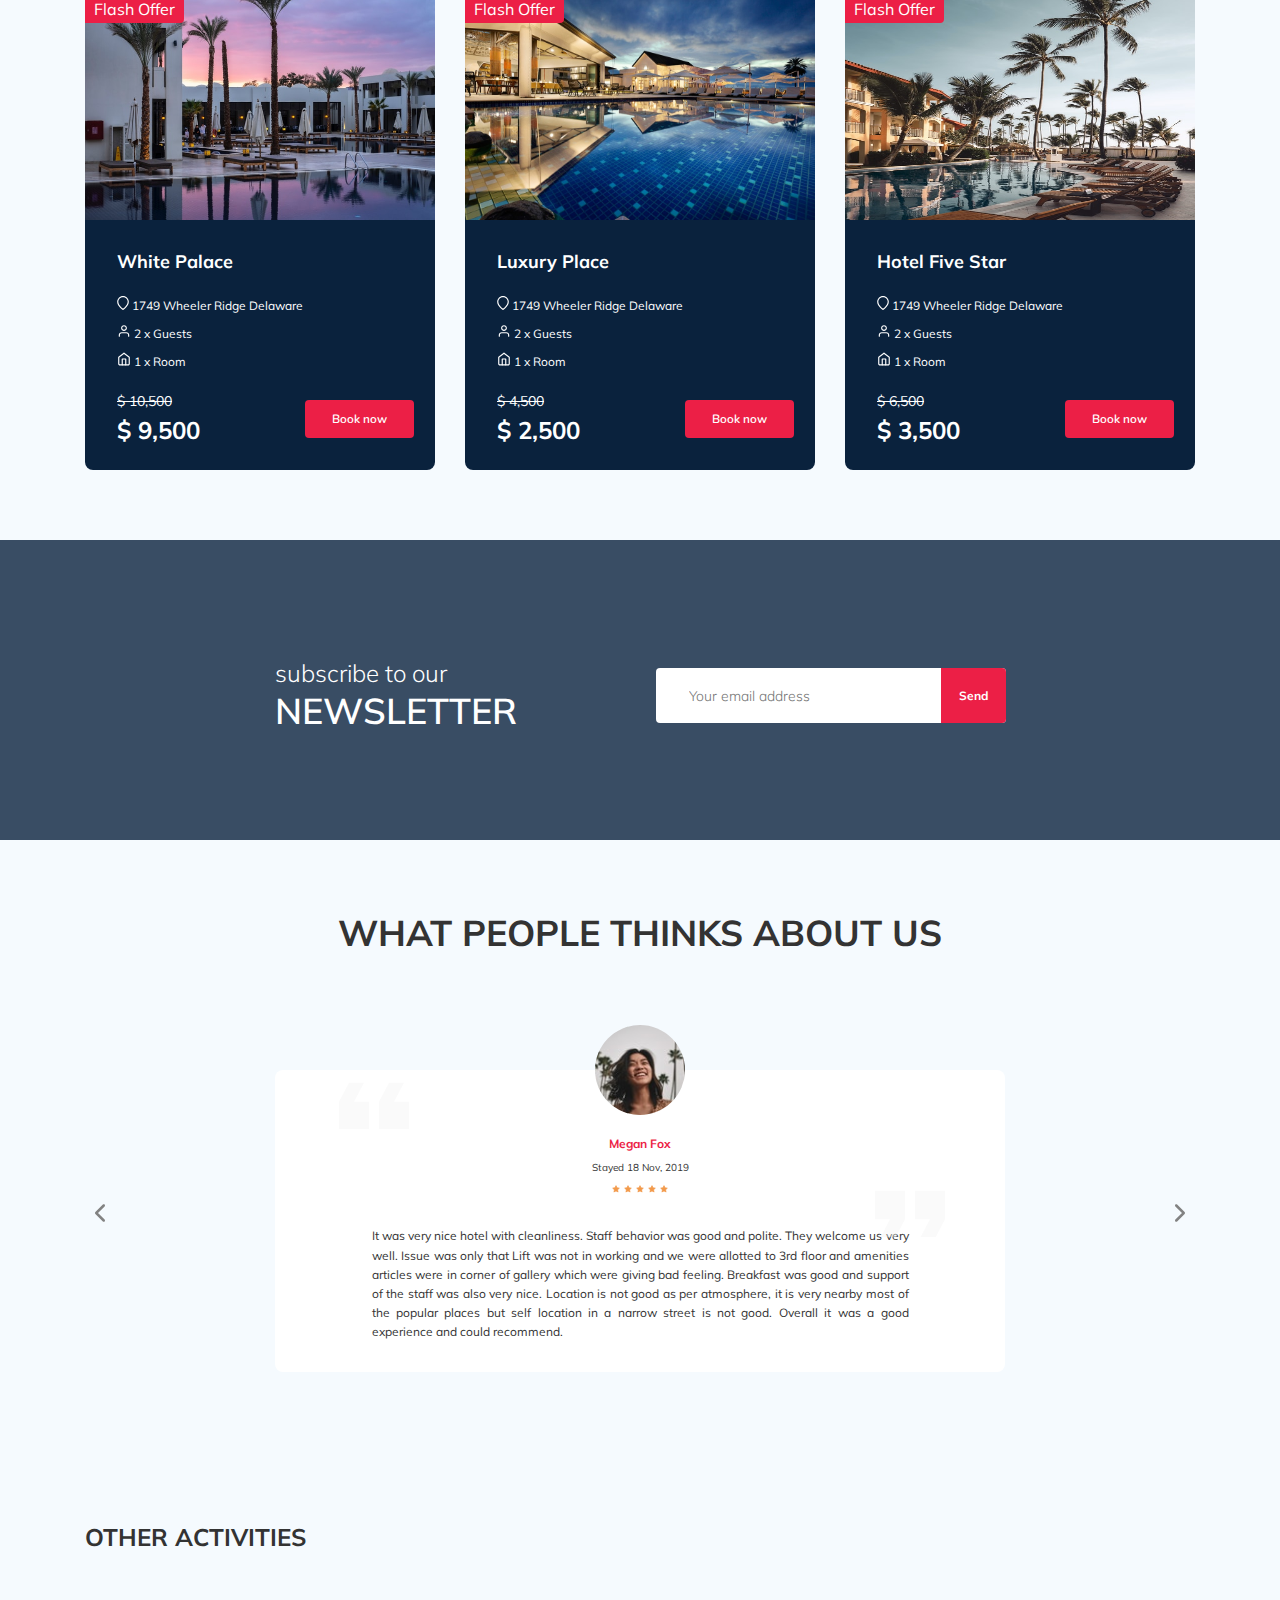
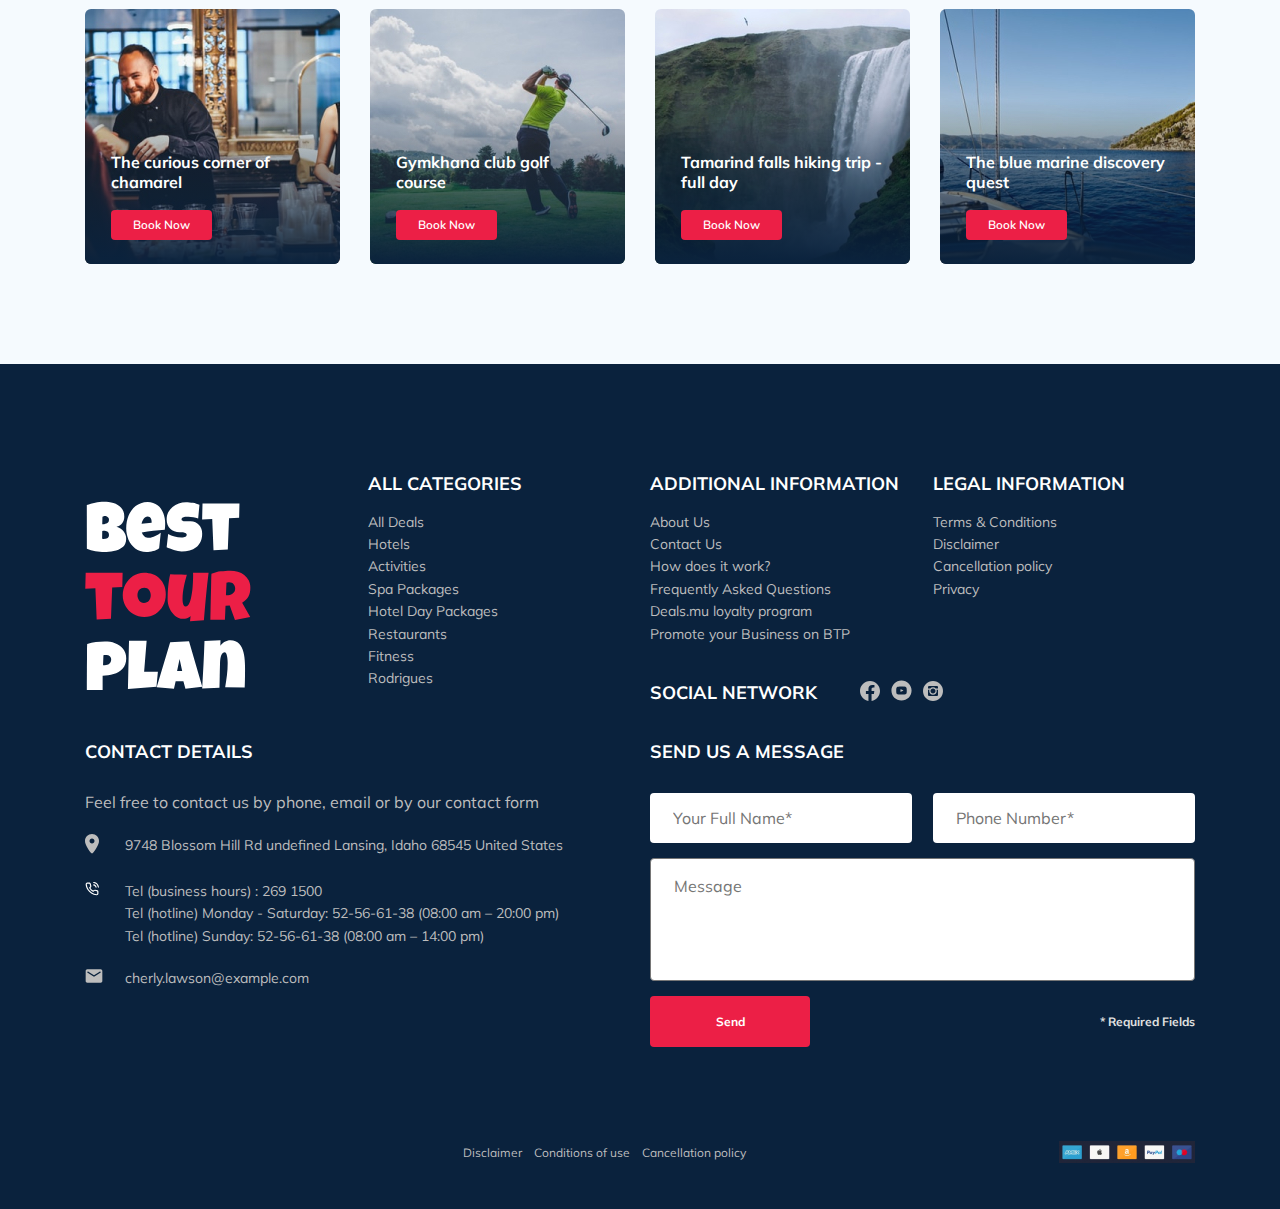
==== commit 32b340e9: "fixed: BEM errors" ====
--- a/index.html
+++ b/index.html
@@ -272,17 +272,17 @@
               </p>
               <!-- /.other-hotels__description -->
               <div class="booking-info">
-                <div class="booking__geolocation">
+                <div class="booking-info__geolocation">
                   <img src="img/geolocation.svg" alt="foto: geolocation" />
                   <span class="geolocation">1749 Wheeler Ridge Delaware</span>
                 </div>
                 <!-- /.booking__geolocation -->
-                <div class="booking__guests">
+                <div class="booking-info__guests">
                   <img src="img/user.svg" alt="foto: guest" />
                   <span class="guests">2 x Guests</span>
                 </div>
                 <!-- /.booking__guests -->
-                <div class="booking__room">
+                <div class="booking-info__room">
                   <img src="img/home.svg" alt="foto: home" />
                   <span class="room">1 x Room</span>
                 </div>
@@ -313,17 +313,17 @@
             <div class="other-hotels__booking">
               <h3 class="other-hotels__name">LUX* Belle Mare</h3>
               <div class="booking-info">
-                <div class="booking__geolocation">
+                <div class="booking-info__geolocation">
                   <img src="img/geolocation.svg" alt="foto: geolocation" />
                   <span class="geolocation">1749 Wheeler Ridge Delaware</span>
                 </div>
                 <!-- /.booking__geolocation -->
-                <div class="booking__guests">
+                <div class="booking-info__guests">
                   <img src="img/user.svg" alt="foto: guest" />
                   <span class="guests">2 x Guests</span>
                 </div>
                 <!-- /.booking__guests -->
-                <div class="booking__room">
+                <div class="booking-info__room">
                   <img src="img/home.svg" alt="foto: home" />
                   <span class="room">1 x Room</span>
                 </div>
@@ -354,17 +354,17 @@
             <div class="other-hotels__booking">
               <h3 class="other-hotels__name">White Palace</h3>
               <div class="booking-info">
-                <div class="booking__geolocation">
+                <div class="booking-info__geolocation">
                   <img src="img/geolocation.svg" alt="foto: geolocation" />
                   <span class="geolocation">1749 Wheeler Ridge Delaware</span>
                 </div>
                 <!-- /.booking__geolocation -->
-                <div class="booking__guests">
+                <div class="booking-info__guests">
                   <img src="img/user.svg" alt="foto: guest" />
                   <span class="guests">2 x Guests</span>
                 </div>
                 <!-- /.booking__guests -->
-                <div class="booking__room">
+                <div class="booking-info__room">
                   <img src="img/home.svg" alt="foto: home" />
                   <span class="room">1 x Room</span>
                 </div>
@@ -395,17 +395,17 @@
             <div class="other-hotels__booking">
               <h3 class="other-hotels__name">Luxury Place</h3>
               <div class="booking-info">
-                <div class="booking__geolocation">
+                <div class="booking-info__geolocation">
                   <img src="img/geolocation.svg" alt="foto: geolocation" />
                   <span class="geolocation">1749 Wheeler Ridge Delaware</span>
                 </div>
                 <!-- /.booking__geolocation -->
-                <div class="booking__guests">
+                <div class="booking-info__guests">
                   <img src="img/user.svg" alt="foto: guest" />
                   <span class="guests">2 x Guests</span>
                 </div>
                 <!-- /.booking__guests -->
-                <div class="booking__room">
+                <div class="booking-info__room">
                   <img src="img/home.svg" alt="foto: home" />
                   <span class="room">1 x Room</span>
                 </div>
@@ -436,17 +436,17 @@
             <div class="other-hotels__booking">
               <h3 class="other-hotels__name">Hotel Five Star</h3>
               <div class="booking-info">
-                <div class="booking__geolocation">
+                <div class="booking-info__geolocation">
                   <img src="img/geolocation.svg" alt="foto: geolocation" />
                   <span class="geolocation">1749 Wheeler Ridge Delaware</span>
                 </div>
                 <!-- /.booking__geolocation -->
-                <div class="booking__guests">
+                <div class="booking-info__guests">
                   <img src="img/user.svg" alt="foto: guest" />
                   <span class="guests">2 x Guests</span>
                 </div>
                 <!-- /.booking__guests -->
-                <div class="booking__room">
+                <div class="booking-info__room">
                   <img src="img/home.svg" alt="foto: home" />
                   <span class="room">1 x Room</span>
                 </div>
@@ -510,7 +510,7 @@
                     class="reviews-slider__avatar"
                   />
                   <h3 class="reviews-slider__username">Megan Fox</h3>
-                  <span class="review-slider__date">Stayed 18 Nov, 2019</span>
+                  <span class="reviews-slider__date">Stayed 18 Nov, 2019</span>
                   <div class="review-slider__rating">
                     <img src="img/Star.svg" alt="star" />
                     <img src="img/Star.svg" alt="star" />
@@ -546,7 +546,7 @@
                     class="reviews-slider__avatar"
                   />
                   <h3 class="reviews-slider__username">Jennifer Smith</h3>
-                  <span class="review-slider__date">Stayed 8 Jan, 2020</span>
+                  <span class="reviews-slider__date">Stayed 8 Jan, 2020</span>
                   <div class="review-slider__rating">
                     <img src="img/Star.svg" alt="star" />
                     <img src="img/Star.svg" alt="star" />
@@ -581,7 +581,7 @@
                     class="reviews-slider__avatar"
                   />
                   <h3 class="reviews-slider__username">James Bond</h3>
-                  <span class="review-slider__date"
+                  <span class="reviews-slider__date"
                     >Stayed 14 October, 2018</span
                   >
                   <div class="review-slider__rating">
--- a/css/style.css
+++ b/css/style.css
@@ -961,7 +961,7 @@
   padding-bottom: 12px;
 }
 
-.booking__geolocation, .booking__guests, .booking__room {
+.booking-info__geolocation, .booking-info__guests, .booking-info__room {
   font-style: normal;
   font-weight: normal;
   font-size: 12px;
@@ -1471,7 +1471,6 @@
 }
 
 .footer__input {
-  max-width: 250px;
   background-color: #fff;
   border-radius: 4px;
   border: none;
@@ -1576,6 +1575,10 @@
   .other-hotels__image--1, .other-hotels__booking--1 {
     width: 320px;
   }
+  .footer__input {
+    -ms-flex-preferred-size: 100%;
+        flex-basis: 100%;
+  }
 }
 
 @media (max-width: 992px) {
@@ -1663,6 +1666,66 @@
   }
   .other-hotels__image--1, .other-hotels__booking--1 {
     width: 350px;
+  }
+  .footer-wrapper {
+    -ms-grid-columns: (1fr)[6];
+        grid-template-columns: repeat(6, 1fr);
+    grid-row-gap: 40px;
+  }
+  .footer__logo {
+    -ms-grid-row: 1;
+    -ms-grid-row-span: 1;
+    grid-row: 1/2;
+    -ms-grid-column: 1;
+    -ms-grid-column-span: 2;
+    grid-column: 1/3;
+  }
+  .footer__social-network {
+    -ms-grid-row: 1;
+    -ms-grid-row-span: 1;
+    grid-row: 1/2;
+    grid-column: span 4;
+    -ms-flex-item-align: center;
+        -ms-grid-row-align: center;
+        align-self: center;
+  }
+  .footer__categories {
+    -ms-grid-row: 2;
+    -ms-grid-row-span: 1;
+    grid-row: 2/3;
+    grid-column: span 2;
+  }
+  .footer__additional {
+    -ms-grid-row: 2;
+    -ms-grid-row-span: 1;
+    grid-row: 2/3;
+    grid-column: span 2;
+  }
+  .footer__legal {
+    -ms-grid-row: 2;
+    -ms-grid-row-span: 1;
+    grid-row: 2/3;
+    grid-column: span 2;
+  }
+  .footer__contact-details {
+    -ms-grid-row: 3;
+    grid-row: 3;
+    grid-column: span 5;
+  }
+  .footer__contact-form {
+    -ms-grid-row: 4;
+    grid-row: 4;
+    grid-column: span 5;
+  }
+  .footer__message {
+    max-width: 600px;
+  }
+  .footer__input {
+    -ms-flex-preferred-size: 48%;
+        flex-basis: 48%;
+  }
+  .footer__bottom {
+    margin-left: 0;
   }
 }
 
@@ -1851,6 +1914,10 @@
   .other-hotels__description, .other-hotels__ratings {
     display: none;
   }
+  .footer__input {
+    -ms-flex-preferred-size: 100%;
+        flex-basis: 100%;
+  }
 }
 
 @media (max-width: 576px) {
@@ -1871,6 +1938,79 @@
   .card {
     width: 100%;
   }
+  .footer-wrapper {
+    -ms-grid-columns: 1fr;
+        grid-template-columns: 1fr;
+    grid-row-gap: 30px;
+    margin-bottom: 30px;
+  }
+  .footer__title--social {
+    margin-right: 0;
+    margin-bottom: 20px;
+  }
+  .footer__social-network {
+    display: -ms-grid;
+    display: grid;
+    -webkit-box-pack: start;
+        -ms-flex-pack: start;
+            justify-content: start;
+    -ms-grid-row: 2;
+    grid-row: 2;
+    grid-column: span 1;
+  }
+  .footer__social-links {
+    max-width: 85px;
+  }
+  .footer__legal {
+    -ms-grid-row: 3;
+    grid-row: 3;
+    grid-column: span 1;
+  }
+  .footer__additional {
+    -ms-grid-row: 4;
+    grid-row: 4;
+    grid-column: span 1;
+  }
+  .footer__categories {
+    -ms-grid-row: 5;
+    grid-row: 5;
+    grid-column: span 1;
+  }
+  .footer__contact-details {
+    -ms-grid-row: 6;
+    grid-row: 6;
+    grid-column: span 1;
+  }
+  .footer__contact-form {
+    -ms-grid-row: 7;
+    grid-row: 7;
+    grid-column: span 1;
+  }
+  .footer__button {
+    -webkit-box-ordinal-group: 3;
+        -ms-flex-order: 2;
+            order: 2;
+  }
+  .footer__info {
+    -ms-flex-preferred-size: 100%;
+        flex-basis: 100%;
+    -webkit-box-ordinal-group: 2;
+        -ms-flex-order: 1;
+            order: 1;
+    margin-bottom: 15px;
+  }
+  .footer__bottom {
+    -webkit-box-orient: vertical;
+    -webkit-box-direction: normal;
+        -ms-flex-direction: column;
+            flex-direction: column;
+    -webkit-box-align: start;
+        -ms-flex-align: start;
+            align-items: flex-start;
+  }
+  .footer__navbar {
+    margin-bottom: 10px;
+  }
 }
 
 @media (max-width: 380px) {
@@ -1891,9 +2031,26 @@
   .other-hotels__image, .other-hotels__booking {
     max-width: 310px;
   }
+  .footer__message {
+    max-width: 350px;
+    width: 92%;
+  }
+  .footer__input {
+    max-width: 350px;
+    width: 92%;
+  }
 }
 
 @media (max-width: 330px) {
+  .other-hotels {
+    padding-top: 30px;
+    padding-bottom: 50px;
+  }
+  .other-hotels__title {
+    font-size: 26px;
+    line-height: 34px;
+    padding-bottom: 35px;
+  }
   .other-hotels__cards {
     -ms-grid-columns: (auto)[1];
         grid-template-columns: repeat(1, auto);
@@ -1905,21 +2062,28 @@
     grid-gap: 30px;
   }
   .other-hotels__card {
-    max-height: 300px;
+    max-height: 400px;
   }
   .other-hotels__card--1 {
-    max-width: 200px;
-    max-height: 300px;
+    max-width: 250px;
+    max-height: 400px;
   }
   .other-hotels__image, .other-hotels__booking {
-    max-width: 200px;
-    max-height: 150px;
+    max-width: 250px;
+    max-height: 200px;
+  }
+  .other-hotels__booking {
+    padding: 20px 12px 15px 20px;
   }
   .other-hotels__booking--1 {
-    height: 150px;
+    height: 200px;
+    padding: 20px 12px 15px 20px;
+  }
+  .other-hotels__booking-info {
+    padding-bottom: 0;
   }
   .other-hotels__image--1 {
-    height: 150px;
+    height: 200px;
   }
   .other-hotels__offer {
     font-size: 10px;
@@ -1930,16 +2094,17 @@
     font-size: 10px;
   }
   .other-hotels__name {
-    font-size: 16px;
+    font-size: 14px;
     line-height: 100%;
-    padding-bottom: 20px;
+    padding-bottom: 15px;
   }
   .other-hotels__button {
     font-weight: normal;
     padding: 4px 9px;
-  }
-  .booking-info {
-    display: none;
+    font-size: 10px;
+  }
+  .booking-info__geolocation, .booking-info__guests, .booking-info__room {
+    font-size: 10px;
   }
   .old-price {
     font-size: 10px;
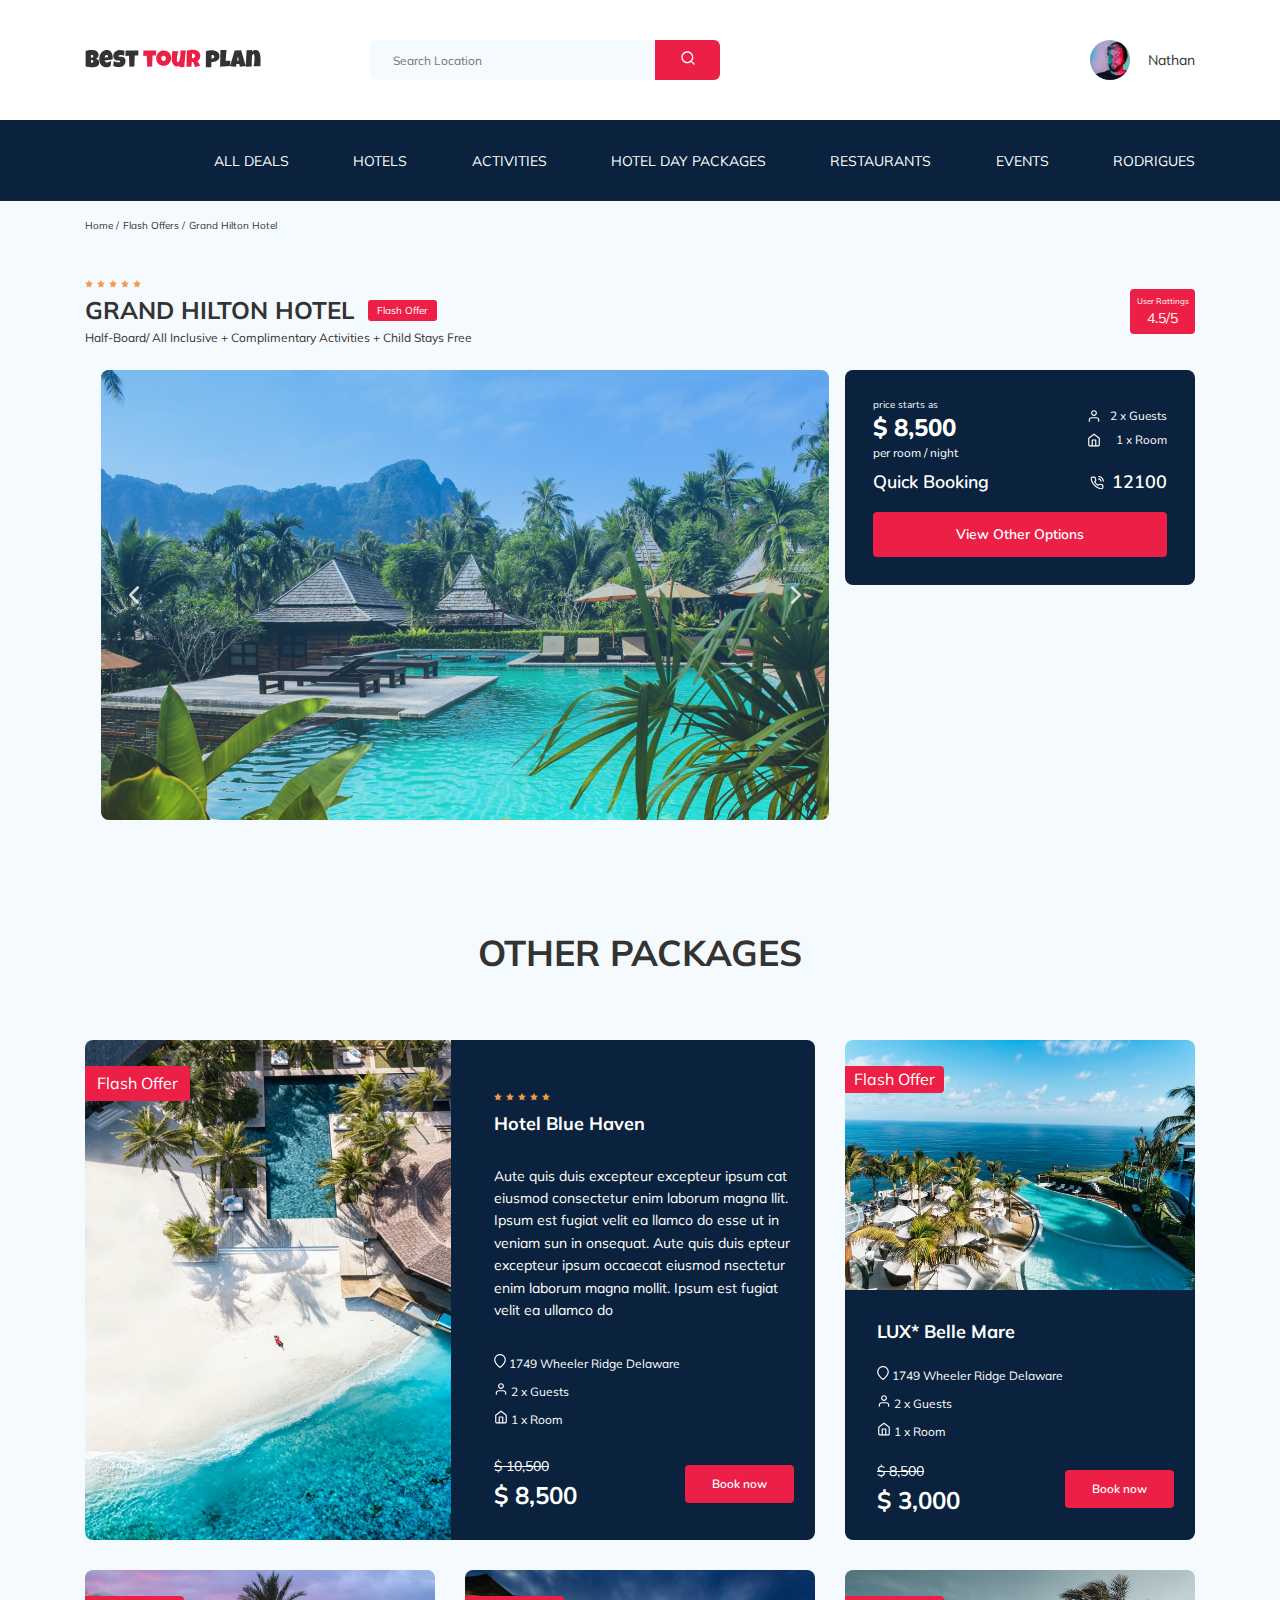
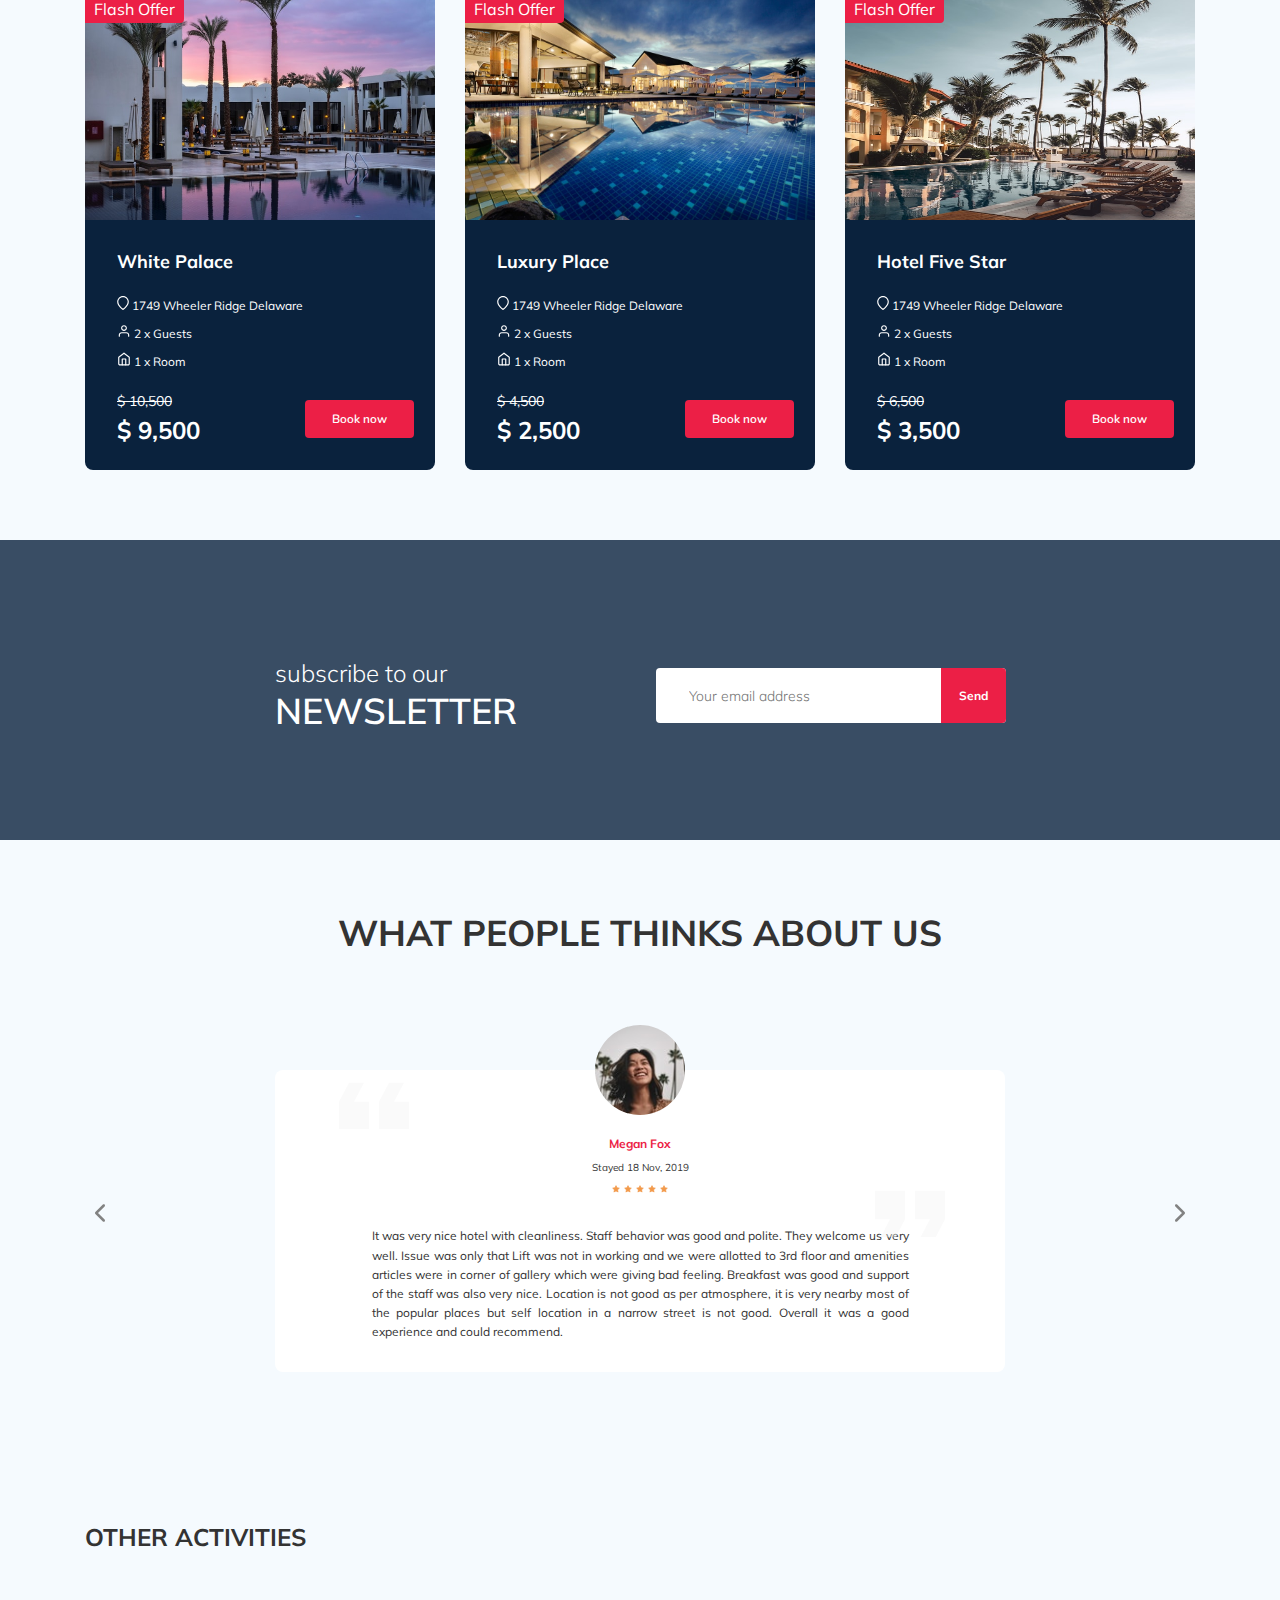
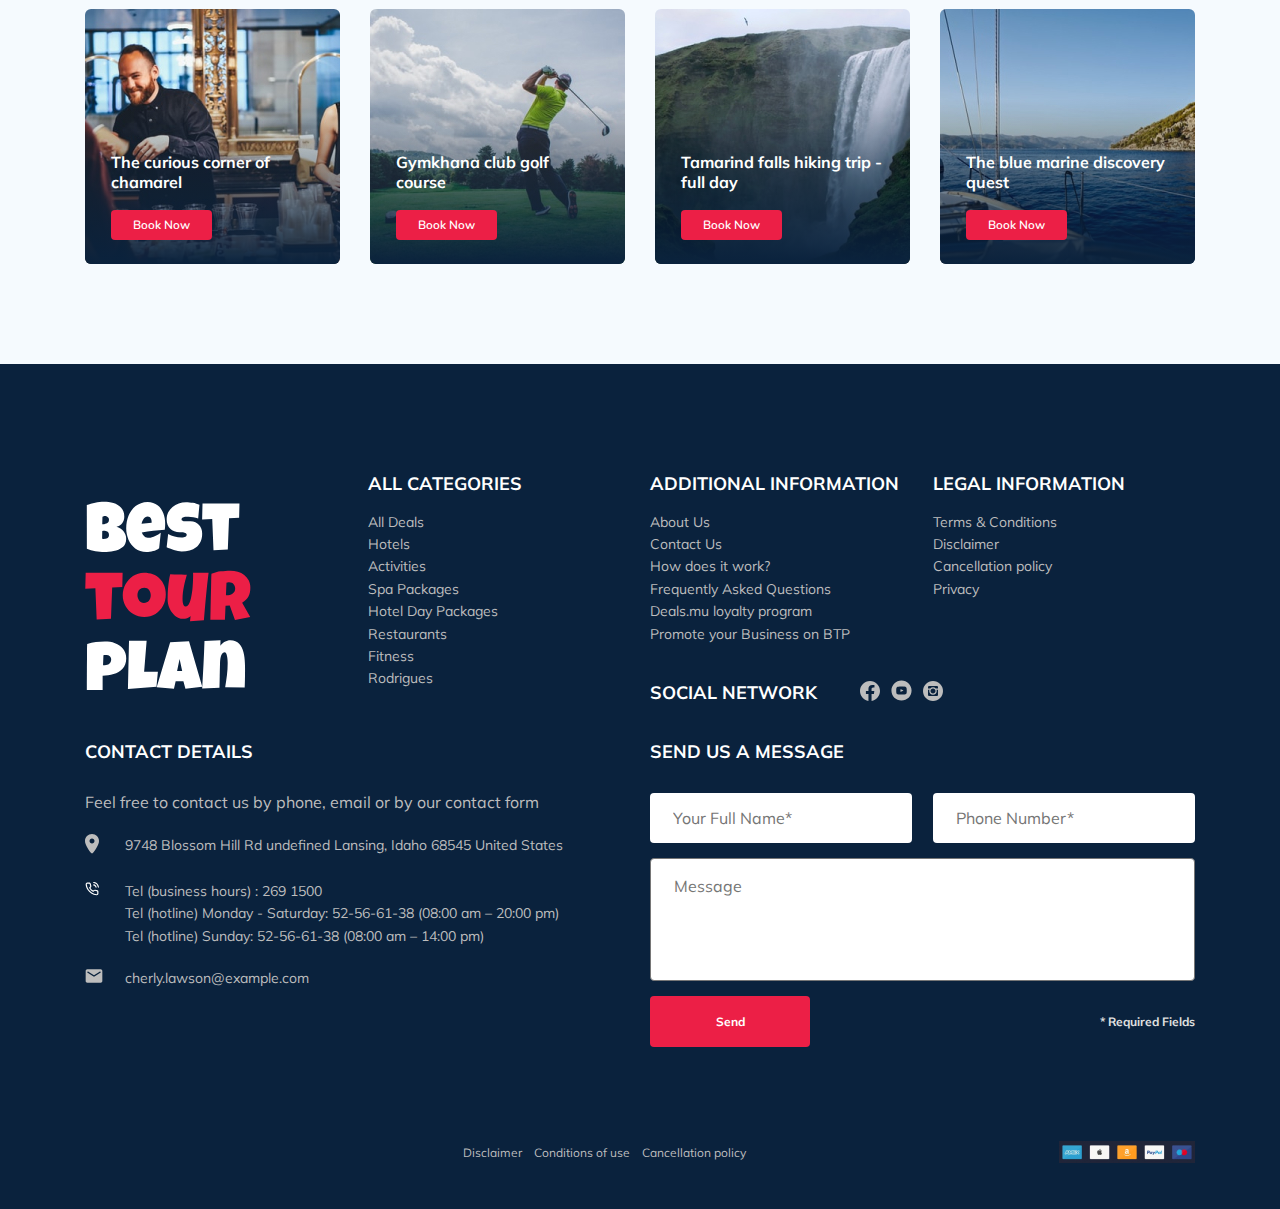
==== commit 8ba4361e: "create: mobile-menu" ====
--- a/index.html
+++ b/index.html
@@ -15,7 +15,7 @@
     <script src="https://ajax.googleapis.com/ajax/libs/jquery/1.11.0/jquery.min.js"></script>
   </head>
   <body>
-    <header>
+    <header class="navbar navbar__mobile--fixed">
       <div class="container">
         <div class="navbar-top">
           <a href="#" class="logo">
@@ -25,7 +25,7 @@
               class="logo__image"
             />
           </a>
-          <form action="#" class="search navbar-top__search">
+          <form action="#" class=" navbar-top__search navbar-top__search--mobile--hidden">
             <input
               type="text"
               class="search__input"
@@ -35,7 +35,7 @@
               <img src="img/search.svg" alt="search-icon" />
             </button>
           </form>
-          <a href="#" class="user navbar-top__user">
+          <a href="#" class=" navbar-top__user navbar-top__user--mobile--hidden">
             <img
               src="img/avatar-img.jpg"
               alt="user: Nathan"
@@ -56,6 +56,21 @@
       <div class="navbar-bottom">
         <div class="container">
           <nav class="navbar-menu">
+            <li class="navbar-menu__item--mobile--visible">
+              <a href="#" class=" navbar-top__user navbar-top__user--mobile--visible">
+                <img src="img/avatar-img.jpg" alt="user: Nathan" class="user__avatar" />
+                <span class="user__name">Nathan</span>
+              </a>
+            </li>
+            <li class="navbar-menu__item--mobile--visible">
+              <form action="#" class=" navbar-top__search navbar-top__search--mobile--visible">
+                <input type="text" class="search__input" placeholder="Search Location" />
+                <button class="search__button">
+                  <img src="img/search.svg" alt="search-icon" />
+                </button>
+              </form>
+            </li>
+            
             <li class="navbar-menu__item">
               <a href="#" class="navbar-menu__link">All Deals</a>
             </li>
@@ -511,14 +526,14 @@
                   />
                   <h3 class="reviews-slider__username">Megan Fox</h3>
                   <span class="reviews-slider__date">Stayed 18 Nov, 2019</span>
-                  <div class="review-slider__rating">
+                  <div class="reviews-slider__rating">
                     <img src="img/Star.svg" alt="star" />
                     <img src="img/Star.svg" alt="star" />
                     <img src="img/Star.svg" alt="star" />
                     <img src="img/Star.svg" alt="star" />
                     <img src="img/Star.svg" alt="star" />
                   </div>
-                  <!--/.review-slider__rating-->
+                  <!--/.reviews-slider__rating-->
                 </div>
                 <!-- /.reviews-slider__profile -->
                 <p class="reviews-slider__text">
@@ -547,14 +562,14 @@
                   />
                   <h3 class="reviews-slider__username">Jennifer Smith</h3>
                   <span class="reviews-slider__date">Stayed 8 Jan, 2020</span>
-                  <div class="review-slider__rating">
+                  <div class="reviews-slider__rating">
                     <img src="img/Star.svg" alt="star" />
                     <img src="img/Star.svg" alt="star" />
                     <img src="img/Star.svg" alt="star" />
                     <img src="img/Star.svg" alt="star" />
                     <img src="img/Star.svg" alt="star" />
                   </div>
-                  <!--/.review-slider__rating-->
+                  <!--/.reviews-slider__rating-->
                 </div>
                 <!-- /.reviews-slider__profile -->
                 <p class="reviews-slider__text">
@@ -584,14 +599,14 @@
                   <span class="reviews-slider__date"
                     >Stayed 14 October, 2018</span
                   >
-                  <div class="review-slider__rating">
+                  <div class="reviews-slider__rating">
                     <img src="img/Star.svg" alt="star" />
                     <img src="img/Star.svg" alt="star" />
                     <img src="img/Star.svg" alt="star" />
                     <img src="img/Star.svg" alt="star" />
                     <img src="img/Star.svg" alt="star" />
                   </div>
-                  <!--/.review-slider__rating-->
+                  <!--/.reviews-slider__rating-->
                 </div>
                 <!-- /.reviews-slider__profile -->
                 <p class="reviews-slider__text">
@@ -761,19 +776,19 @@
           <h3 class="footer__title footer__title--mb3">Contact Details</h3>
           <p class="footer__text">Feel free to contact us by phone, email or by our contact form</p>
           <ul class="footer__ul">
-            <li class="footer__item--mb2">
+            <li class="footer__item footer__item--mb2">
               <div class="footer__icon-wrapper">
                 <img src="img/map-marker.svg" alt="icon: map">
               </div> 
               9748 Blossom Hill Rd undefined Lansing, Idaho 68545 United States
             </li>
-            <li class="footer__item--mb2">
+            <li class="footer__item footer__item--mb2">
               <div class="footer__icon-wrapper"><img src="img/contact-phone-call.svg" alt="icon: phone call"></div>
               Tel (business hours) : 269 1500 <br>
               Tel (hotline) Monday - Saturday: 52-56-61-38 (08:00 am – 20:00 pm) <br>
               Tel (hotline) Sunday: 52-56-61-38 (08:00 am – 14:00 pm) <br>
             </li>
-            <li class="footer__item--mb2">
+            <li class="footer__item footer__item--mb2">
               <div class="footer__icon-wrapper"><img src="img/message.svg" alt="icon:message"></div>
               cherly.lawson@example.com
             </li>
--- a/css/style.css
+++ b/css/style.css
@@ -381,11 +381,37 @@
 
 .navbar-top__menu-button {
   display: none;
+  outline: none;
 }
 
 .navbar-top__search {
   margin-right: auto;
   margin-left: 108px;
+  display: -webkit-box;
+  display: -ms-flexbox;
+  display: flex;
+  position: relative;
+  overflow: hidden;
+  border-radius: 6px;
+  height: 40px;
+}
+
+.navbar-top__search--mobile--visible {
+  display: none;
+}
+
+.navbar-top__user {
+  display: -webkit-box;
+  display: -ms-flexbox;
+  display: flex;
+  -webkit-box-align: center;
+      -ms-flex-align: center;
+          align-items: center;
+  text-decoration: none;
+}
+
+.navbar-top__user--mobile--visible {
+  display: none;
 }
 
 .navbar-bottom {
@@ -417,16 +443,6 @@
 
 .logo {
   width: 177px;
-}
-
-.search {
-  display: -webkit-box;
-  display: -ms-flexbox;
-  display: flex;
-  position: relative;
-  overflow: hidden;
-  border-radius: 6px;
-  height: 40px;
 }
 
 .search__input {
@@ -449,16 +465,6 @@
   height: 100%;
   border: none;
   background: #EC1F46;
-}
-
-.user {
-  display: -webkit-box;
-  display: -ms-flexbox;
-  display: flex;
-  -webkit-box-align: center;
-      -ms-flex-align: center;
-          align-items: center;
-  text-decoration: none;
 }
 
 .user__avatar {
@@ -1579,6 +1585,9 @@
     -ms-flex-preferred-size: 100%;
         flex-basis: 100%;
   }
+  .footer__title {
+    font-size: 16px;
+  }
 }
 
 @media (max-width: 992px) {
@@ -1734,11 +1743,65 @@
     max-width: 576px;
     width: 92%;
   }
+  body {
+    padding-top: 108px;
+  }
+  .navbar-bottom {
+    display: none;
+    position: fixed;
+    top: 78px;
+    right: 0;
+    bottom: 0;
+    left: 0;
+  }
+  .navbar-bottom--visible {
+    display: block;
+    padding-top: 31px;
+  }
+  .navbar-top__search--mobile--hidden, .navbar-top__user--mobile--hidden {
+    display: none;
+  }
+  .navbar-top__search--mobile--visible, .navbar-top__user--mobile--visible {
+    display: -webkit-box;
+    display: -ms-flexbox;
+    display: flex;
+  }
+  .navbar-top__user--mobile--visible {
+    -webkit-box-orient: vertical;
+    -webkit-box-direction: normal;
+        -ms-flex-direction: column;
+            flex-direction: column;
+    -webkit-box-align: center;
+        -ms-flex-align: center;
+            align-items: center;
+    margin-bottom: 27px;
+  }
+  .navbar-top__search--mobile--visible {
+    margin-left: 0;
+    margin-bottom: 40px;
+  }
+  .navbar__mobile--fixed {
+    position: fixed;
+    left: 0;
+    top: 0;
+    right: 0;
+    z-index: 99;
+  }
   .navbar-menu {
-    display: none;
-  }
-  .navbar-top__search, .navbar-top__user {
-    display: none;
+    -webkit-box-orient: vertical;
+    -webkit-box-direction: normal;
+        -ms-flex-direction: column;
+            flex-direction: column;
+  }
+  .navbar-menu__item {
+    margin-bottom: 20px;
+  }
+  .user__avatar {
+    margin-bottom: 10px;
+  }
+  .user__name {
+    color: #ffffff;
+    margin-left: 0;
   }
   .menu-button {
     display: -webkit-box;
@@ -1873,70 +1936,189 @@
   .card {
     width: 48%;
   }
+  .other-hotels__title {
+    font-size: 26px;
+    line-height: 34px;
+    padding-bottom: 35px;
+  }
   .other-hotels__cards {
-    -ms-grid-columns: (auto)[1];
-        grid-template-columns: repeat(1, auto);
+    grid-gap: 10px;
+  }
+  .other-hotels__card {
+    max-height: 500px;
+  }
+  .other-hotels__card--1 {
+    max-width: 576px;
+    width: 100%;
+    max-height: 500px;
+  }
+  .other-hotels__image {
+    max-width: 283px;
+    width: 100%;
+  }
+  .other-hotels__image--1 {
+    max-width: 288px;
+    width: 100%;
+  }
+  .other-hotels__booking {
+    max-width: 283px;
+    width: 100%;
+    padding: 20px 12px 15px 20px;
+  }
+  .other-hotels__booking--1 {
+    max-width: 288px;
+    width: 100%;
+    height: 500px;
+    padding: 30px 16px 30px 30px;
+  }
+  .other-hotels__booking-info {
+    padding-bottom: 0;
+  }
+  .other-hotels__image--1 {
+    height: 500px;
+  }
+  .other-hotels__offer {
+    font-size: 10px;
+    padding: 2px 8px;
+  }
+  .other-hotels__offer--1 {
+    padding: 2px 8px;
+    font-size: 10px;
+  }
+  .other-hotels__name {
+    font-size: 14px;
+    line-height: 100%;
+    padding-bottom: 15px;
+  }
+  .other-hotels__button {
+    font-weight: normal;
+    padding: 4px 9px;
+    font-size: 10px;
+  }
+  .other-hotels__description {
+    font-size: 12px;
+    padding-bottom: 10px;
+  }
+  .other-hotels .old-price {
+    font-size: 12px;
+  }
+  .other-hotels .new-price {
+    font-size: 18px;
+  }
+  .footer__title {
+    font-size: 11px;
+  }
+  .footer__item, .footer__text {
+    font-size: 10px;
+  }
+  .footer__input {
+    -ms-flex-preferred-size: 100%;
+        flex-basis: 100%;
+  }
+}
+
+@media (max-width: 576px) {
+  .container {
+    max-width: 500px;
+    width: 92%;
+  }
+  .logo {
+    width: 99px;
+    margin-bottom: 20px;
+  }
+  .subscribe {
+    width: 100%;
+  }
+  .activities__title {
+    margin-bottom: 37px;
+  }
+  .card {
+    width: 100%;
+  }
+  .other-hotels__cards {
+    -ms-grid-rows: 1fr;
+    -ms-grid-columns: 1fr;
+        grid-template: 1fr /1fr;
     grid-gap: 30px;
     -webkit-box-pack: center;
         -ms-flex-pack: center;
             justify-content: center;
   }
+  .other-hotels__card {
+    max-width: 500px;
+    width: 100%;
+    max-height: 600px;
+  }
   .other-hotels__card--1 {
-    grid-column: span 1;
+    display: -webkit-box;
+    display: -ms-flexbox;
+    display: flex;
     -webkit-box-orient: vertical;
     -webkit-box-direction: normal;
         -ms-flex-direction: column;
             flex-direction: column;
-    width: 350px;
+    max-width: 500px;
+    width: 100%;
+    -ms-grid-row: 1;
+    grid-row: 1;
+    -ms-grid-column: 1;
+    grid-column: 1;
+  }
+  .other-hotels__offer {
+    padding: 8px 12px;
   }
   .other-hotels__offer--1 {
-    padding: 4px 9px;
+    padding: 8px 12px;
   }
   .other-hotels__image {
-    width: 350px;
+    max-width: 500px;
+    width: 100%;
   }
   .other-hotels__image--1 {
-    display: -ms-grid;
-    display: grid;
-    grid-direction: column;
-    width: 350px;
-    height: 250px;
+    max-width: 500px;
+    width: 100%;
+    height: 300px;
     border-radius: 8px 8px 0px 0px;
   }
   .other-hotels__booking {
-    width: 350px;
+    max-width: 500px;
+    width: 100%;
+    padding: 30px 40px 30px 40px;
   }
   .other-hotels__booking--1 {
-    height: 250px;
+    max-width: 500px;
+    width: 100%;
+    height: 300px;
     border-radius: 0px 0px 8px 8px;
-    padding: 30px 21px 25px 32px;
+    padding: 30px 40px 30px 40px;
   }
   .other-hotels__description, .other-hotels__ratings {
     display: none;
   }
-  .footer__input {
-    -ms-flex-preferred-size: 100%;
-        flex-basis: 100%;
-  }
-}
-
-@media (max-width: 576px) {
-  .container {
-    max-width: 500px;
-    width: 92%;
-  }
-  .logo {
-    width: 99px;
-    margin-bottom: 20px;
-  }
-  .subscribe {
-    width: 100%;
-  }
-  .activities__title {
-    margin-bottom: 37px;
-  }
-  .card {
-    width: 100%;
+  .other-hotels__name {
+    font-size: 18px;
+    line-height: 23px;
+    padding-bottom: 23px;
+  }
+  .other-hotels__button {
+    font-size: 12px;
+    line-height: 16px;
+    padding: 11px 27px;
+  }
+  .old-price {
+    font-style: normal;
+    font-weight: normal;
+    font-size: 14px;
+    line-height: 18px;
+    -webkit-text-decoration-line: line-through;
+            text-decoration-line: line-through;
+    padding-bottom: 5px;
+  }
+  .new-price {
+    font-style: normal;
+    font-weight: bold;
+    font-size: 24px;
+    line-height: 30px;
   }
   .footer-wrapper {
     -ms-grid-columns: 1fr;
@@ -1944,9 +2126,15 @@
     grid-row-gap: 30px;
     margin-bottom: 30px;
   }
+  .footer__title {
+    font-size: 18px;
+  }
   .footer__title--social {
     margin-right: 0;
     margin-bottom: 20px;
+  }
+  .footer__item, .footer__text {
+    font-size: 14px;
   }
   .footer__social-network {
     display: -ms-grid;
@@ -1956,7 +2144,6 @@
             justify-content: start;
     -ms-grid-row: 2;
     grid-row: 2;
-    grid-column: span 1;
   }
   .footer__social-links {
     max-width: 85px;
@@ -1964,27 +2151,26 @@
   .footer__legal {
     -ms-grid-row: 3;
     grid-row: 3;
-    grid-column: span 1;
   }
   .footer__additional {
     -ms-grid-row: 4;
     grid-row: 4;
-    grid-column: span 1;
   }
   .footer__categories {
     -ms-grid-row: 5;
     grid-row: 5;
-    grid-column: span 1;
   }
   .footer__contact-details {
     -ms-grid-row: 6;
     grid-row: 6;
-    grid-column: span 1;
   }
   .footer__contact-form {
     -ms-grid-row: 7;
     grid-row: 7;
-    grid-column: span 1;
+  }
+  .footer__input, .footer__message {
+    max-width: 500px;
+    width: 100%;
   }
   .footer__button {
     -webkit-box-ordinal-group: 3;
@@ -2015,33 +2201,47 @@
 
 @media (max-width: 380px) {
   .container {
-    max-width: 350px;
+    max-width: 340px;
     width: 92%;
   }
+  .search__input {
+    max-width: 340px;
+    width: 92%;
+  }
   .hotel__slider {
-    max-width: 350px;
+    max-width: 340px;
     max-height: 179px;
   }
   .other-hotels__cards {
     grid-gap: 20px;
   }
+  .other-hotels__card {
+    max-width: 340px;
+    width: 100%;
+  }
   .other-hotels__card--1 {
-    max-width: 310px;
+    max-width: 340px;
+    width: 100%;
   }
   .other-hotels__image, .other-hotels__booking {
-    max-width: 310px;
+    max-width: 340px;
+    width: 100%;
   }
   .footer__message {
-    max-width: 350px;
+    max-width: 340px;
+    width: 100%;
+  }
+  .footer__input {
+    max-width: 340px;
+    width: 100%;
+  }
+}
+
+@media (max-width: 330px) {
+  .container {
+    max-width: 280px;
     width: 92%;
   }
-  .footer__input {
-    max-width: 350px;
-    width: 92%;
-  }
-}
-
-@media (max-width: 330px) {
   .other-hotels {
     padding-top: 30px;
     padding-bottom: 50px;
@@ -2052,30 +2252,30 @@
     padding-bottom: 35px;
   }
   .other-hotels__cards {
-    -ms-grid-columns: (auto)[1];
-        grid-template-columns: repeat(1, auto);
-    -ms-grid-rows: (auto)[1];
-        grid-template-rows: repeat(1, auto);
-    -webkit-box-pack: center;
-        -ms-flex-pack: center;
-            justify-content: center;
     grid-gap: 30px;
   }
   .other-hotels__card {
+    max-width: 280px;
+    width: 100%;
+  }
+  .other-hotels__card--1 {
+    max-width: 280px;
+    width: 100%;
     max-height: 400px;
   }
-  .other-hotels__card--1 {
-    max-width: 250px;
-    max-height: 400px;
-  }
   .other-hotels__image, .other-hotels__booking {
-    max-width: 250px;
+    max-width: 280px;
+    width: 100%;
     max-height: 200px;
   }
   .other-hotels__booking {
+    max-width: 280px;
+    width: 100%;
     padding: 20px 12px 15px 20px;
   }
   .other-hotels__booking--1 {
+    max-width: 280px;
+    width: 100%;
     height: 200px;
     padding: 20px 12px 15px 20px;
   }
